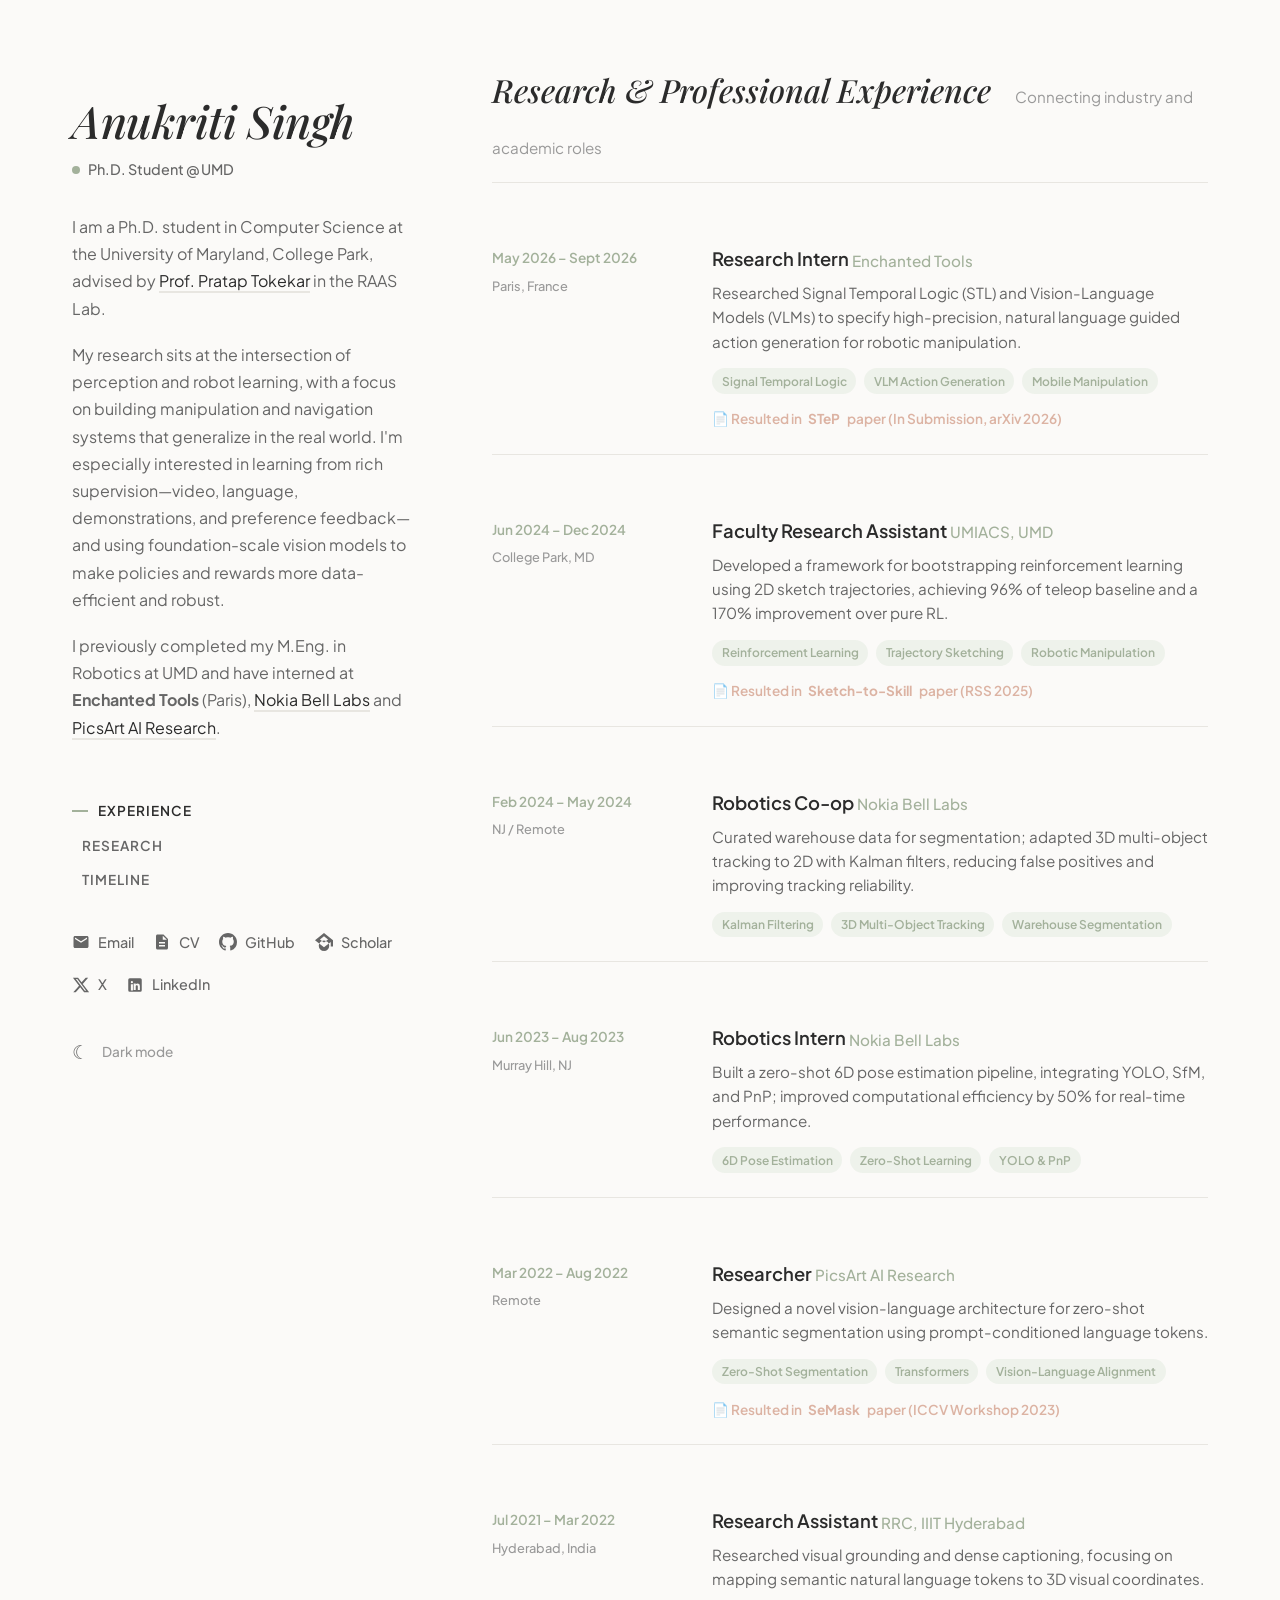
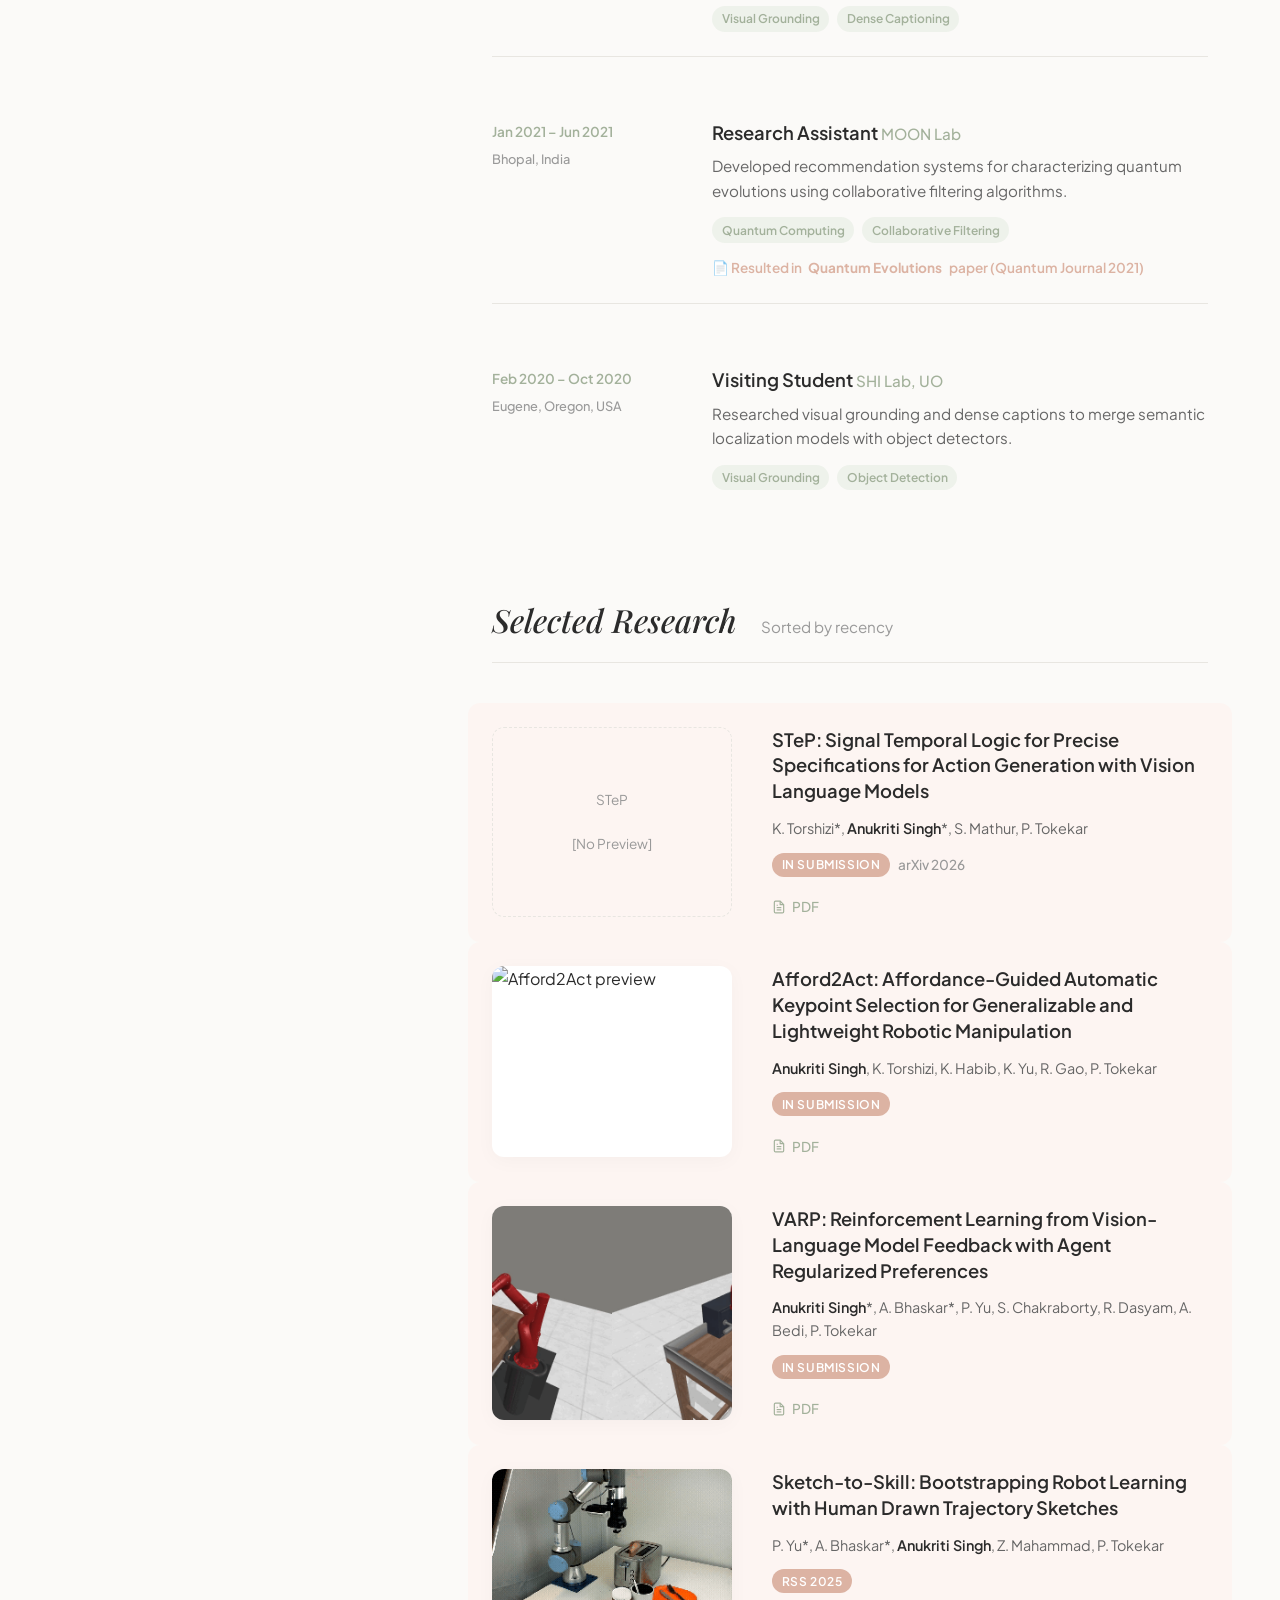
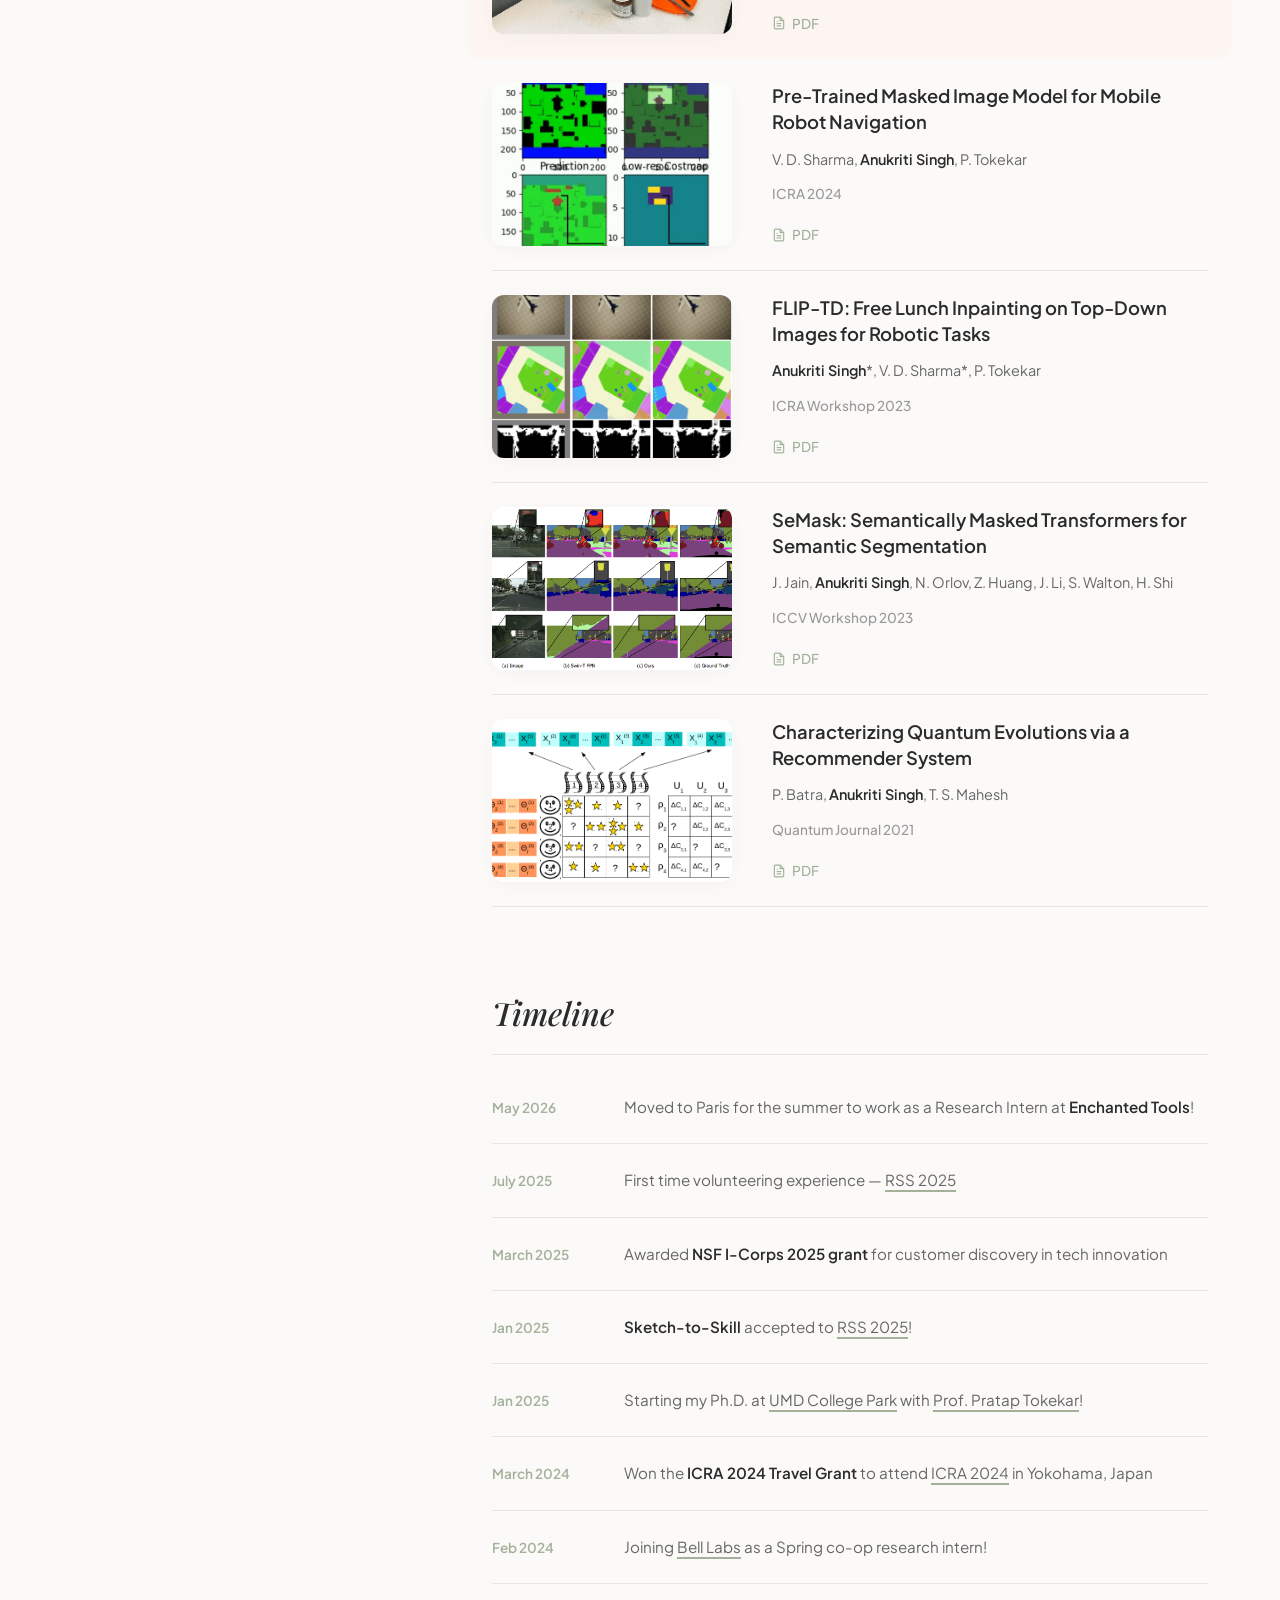
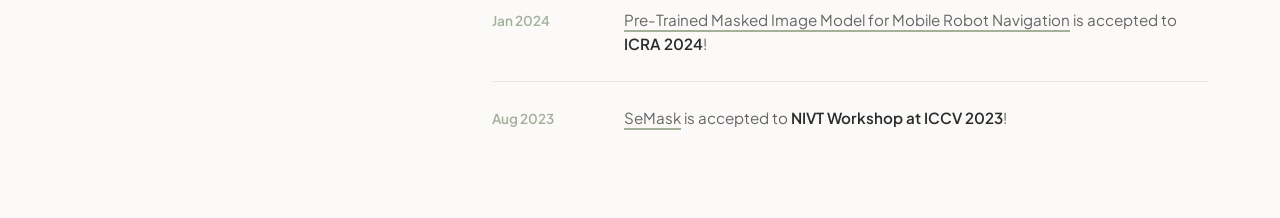
==== index.html @ 4fafa721 "Implement sidebar navigation and smooth scroll Added a sidebar navigation for experience and researc" ====
<!DOCTYPE html>
<html lang="en">
<head>
  <meta charset="UTF-8">
  <meta name="viewport" content="width=device-width, initial-scale=1.0">
  <title>Anukriti Singh</title>
  <meta name="author" content="Anukriti Singh">
  <meta name="description" content="Personal website of Anukriti Singh, Ph.D. Student in Computer Science at UMD RAAS Lab.">
  <link rel="stylesheet" href="stylesheet.css?v=4">
  <link rel="icon" href="data:image/svg+xml,<svg xmlns=%22http://www.w3.org/2000/svg%22 viewBox=%220 0 100 100%22><text y=%22.9em%22 font-size=%2290%22>🤖</text></svg>">
</head>

<body>
  
  <div class="layout-wrapper">
    
    <!-- Left Sidebar: Profile & Info -->
    <aside class="sidebar">
      <div class="profile-img-container">
        <img src="authors/admin/1730648801032.jpg" alt="Anukriti Singh" class="profile-img">
      </div>
      
      <h1 class="profile-name">Anukriti Singh</h1>
      
      <div class="status-badge">
        <span class="status-indicator"></span>
        Ph.D. Student @ UMD
      </div>
      
      <div class="bio">
        <p>I am a Ph.D. student in Computer Science at the University of Maryland, College Park, advised by <a href="https://raaslab.org/" target="_blank" rel="noopener">Prof. Pratap Tokekar</a> in the RAAS Lab.</p>
        <p>My research sits at the intersection of perception and robot learning, with a focus on building manipulation and navigation systems that generalize in the real world. I'm especially interested in learning from rich supervision—video, language, demonstrations, and preference feedback—and using foundation-scale vision models to make policies and rewards more data-efficient and robust.</p>
        <p>I previously completed my M.Eng. in Robotics at UMD and have interned at <strong>Enchanted Tools</strong> (Paris), <a href="https://www.bell-labs.com/" target="_blank" rel="noopener">Nokia Bell Labs</a> and <a href="https://picsart.com/" target="_blank" rel="noopener">PicsArt AI Research</a>.</p>
      </div>
      
      <!-- Editorial Portfolio Sidebar Navigation -->
      <nav class="sidebar-nav">
        <a href="#experience" class="nav-link active">Experience</a>
        <a href="#research" class="nav-link">Research</a>
        <a href="#news" class="nav-link">Timeline</a>
      </nav>

      <!-- Minimal Social Links -->
      <div class="social-links">
        <a href="mailto:anukriti@terpmail.umd.edu" class="social-btn" aria-label="Email" title="Email">
          <svg viewBox="0 0 24 24"><path d="M20 4H4c-1.1 0-1.99.9-1.99 2L2 18c0 1.1.9 2 2 2h16c1.1 0 2-.9 2-2V6c0-1.1-.9-2-2-2zm0 4l-8 5-8-5V6l8 5 8-5v2z"/></svg>
          Email
        </a>
        <a href="https://drive.google.com/file/d/10SaB9mI71bbce1WUvN5jx-Ygf__GOP1S/view?usp=sharing" target="_blank" rel="noopener" class="social-btn" aria-label="CV" title="CV">
          <svg viewBox="0 0 24 24"><path d="M14 2H6c-1.1 0-1.99.9-1.99 2L4 20c0 1.1.89 2 1.99 2H18c1.1 0 2-.9 2-2V8l-6-6zm2 16H8v-2h8v2zm0-4H8v-2h8v2zm-3-5V3.5L18.5 9H13z"/></svg>
          CV
        </a>
        <a href="https://github.com/anukritisinghh/" target="_blank" rel="noopener" class="social-btn" aria-label="GitHub" title="GitHub">
          <svg viewBox="0 0 24 24"><path d="M12 0C5.37 0 0 5.37 0 12c0 5.31 3.435 9.795 8.205 11.385.6.105.825-.255.825-.57 0-.285-.015-1.23-.015-2.235-3.015.555-3.795-.735-4.035-1.41-.135-.345-.72-1.41-1.23-1.695-.42-.225-1.02-.78-.015-.795.945-.015 1.62.87 1.845 1.23 1.08 1.815 2.805 1.305 3.495.99.105-.78.42-1.305.765-1.605-2.67-.3-5.46-1.335-5.46-5.925 0-1.305.465-2.385 1.23-3.225-.12-.3-.54-1.53.12-3.18 0 0 1.005-.315 3.3 1.23.96-.27 1.98-.405 3-.405s2.04.135 3 .405c2.295-1.56 3.3-1.23 3.3-1.23.66 1.65.24 2.88.12 3.18.765.84 1.23 1.905 1.23 3.225 0 4.605-2.805 5.625-5.475 5.925.435.375.81 1.095.81 2.22 0 1.605-.015 2.895-.015 3.3 0 .315.225.69.825.57A12.02 12.02 0 0024 12c0-6.63-5.37-12-12-12z"/></svg>
          GitHub
        </a>
        <a href="https://scholar.google.com/citations?user=G4gza-gAAAAJ&hl=en" target="_blank" rel="noopener" class="social-btn" aria-label="Google Scholar" title="Google Scholar">
          <svg viewBox="0 0 24 24"><path d="M12 24a7 7 0 1 1 0-14 7 7 0 0 1 0 14zm0-24L0 9.5l12 9.5 9-7.125V18h3V9.5L12 0zm0 4.24l5.38 4.26L12 12.76 6.62 8.5 12 4.24z"/></svg>
          Scholar
        </a>
        <a href="https://twitter.com/singhanukriti" target="_blank" rel="noopener" class="social-btn" aria-label="X" title="X">
          <svg viewBox="0 0 24 24"><path d="M18.244 2.25h3.308l-7.227 8.26 8.502 11.24H16.17l-5.214-6.817L4.99 21.75H1.68l7.73-8.835L1.254 2.25H8.08l4.713 6.231zm-1.161 17.52h1.833L7.084 4.126H5.117z"/></svg>
          X
        </a>
        <a href="https://www.linkedin.com/in/singh-anukriti1/" target="_blank" rel="noopener" class="social-btn" aria-label="LinkedIn" title="LinkedIn">
          <svg viewBox="0 0 24 24"><path d="M19 3a2 2 0 0 1 2 2v14a2 2 0 0 1-2 2H5a2 2 0 0 1-2-2V5a2 2 0 0 1 2-2h14m-.5 15.5v-5.3a3.26 3.26 0 0 0-3.26-3.26c-.85 0-1.84.52-2.28 1.3v-1.11h-2.79v8.37h2.79v-4.93c0-.77.62-1.4 1.39-1.4a1.4 1.4 0 0 1 1.4 1.4v4.93h2.75M6.46 10.9v8.37H9.25V10.9H6.46M7.86 6.75a1.45 1.45 0 1 0 0 2.9 1.45 1.45 0 0 0 0-2.9z"/></svg>
          LinkedIn
        </a>
      </div>

      <!-- Minimal Theme Switcher -->
      <div class="theme-switch-wrapper" id="theme-toggle">
        <span id="theme-icon" class="theme-btn">☾</span> 
        <span id="theme-text">Dark mode</span>
      </div>

    </aside>

    <!-- Right Canvas: Main Content -->
    <main class="main-content">
      
      <!-- Experience Section -->
      <section id="experience">
        <h2 class="section-title">
          Research & Professional Experience
          <span class="section-subtitle">Connecting industry and academic roles</span>
        </h2>
        
        <div class="exp-container">
          
          <!-- Enchanted Tools -->
          <div class="exp-card animate-on-scroll">
            <div class="exp-meta-side">
              <span class="exp-duration">May 2026 – Sept 2026</span>
              <span class="exp-location">Paris, France</span>
            </div>
            <div class="exp-info">
              <div class="exp-role-company">
                Research Intern 
                <span class="middot-divider"></span>
                <a href="https://enchantedtools.com/" target="_blank" rel="noopener" class="exp-company-link">Enchanted Tools</a>
              </div>
              <div class="exp-desc">
                Researched Signal Temporal Logic (STL) and Vision-Language Models (VLMs) to specify high-precision, natural language guided action generation for robotic manipulation.
              </div>
              <div class="exp-tags">
                <span class="exp-tag">Signal Temporal Logic</span>
                <span class="exp-tag">VLM Action Generation</span>
                <span class="exp-tag">Mobile Manipulation</span>
              </div>
              <a href="#research" class="exp-result-link">
                📄 Resulted in <strong>STeP</strong> paper (In Submission, arXiv 2026)
              </a>
            </div>
          </div>

          <!-- UMIACS, UMD -->
          <div class="exp-card animate-on-scroll">
            <div class="exp-meta-side">
              <span class="exp-duration">Jun 2024 – Dec 2024</span>
              <span class="exp-location">College Park, MD</span>
            </div>
            <div class="exp-info">
              <div class="exp-role-company">
                Faculty Research Assistant 
                <span class="middot-divider"></span>
                <a href="https://umiacs.umd.edu/" target="_blank" rel="noopener" class="exp-company-link">UMIACS, UMD</a>
              </div>
              <div class="exp-desc">
                Developed a framework for bootstrapping reinforcement learning using 2D sketch trajectories, achieving 96% of teleop baseline and a 170% improvement over pure RL.
              </div>
              <div class="exp-tags">
                <span class="exp-tag">Reinforcement Learning</span>
                <span class="exp-tag">Trajectory Sketching</span>
                <span class="exp-tag">Robotic Manipulation</span>
              </div>
              <a href="#research" class="exp-result-link">
                📄 Resulted in <strong>Sketch-to-Skill</strong> paper (RSS 2025)
              </a>
            </div>
          </div>

          <!-- Nokia Bell Labs Co-op -->
          <div class="exp-card animate-on-scroll">
            <div class="exp-meta-side">
              <span class="exp-duration">Feb 2024 – May 2024</span>
              <span class="exp-location">NJ / Remote</span>
            </div>
            <div class="exp-info">
              <div class="exp-role-company">
                Robotics Co-op 
                <span class="middot-divider"></span>
                <a href="https://www.bell-labs.com/" target="_blank" rel="noopener" class="exp-company-link">Nokia Bell Labs</a>
              </div>
              <div class="exp-desc">
                Curated warehouse data for segmentation; adapted 3D multi-object tracking to 2D with Kalman filters, reducing false positives and improving tracking reliability.
              </div>
              <div class="exp-tags">
                <span class="exp-tag">Kalman Filtering</span>
                <span class="exp-tag">3D Multi-Object Tracking</span>
                <span class="exp-tag">Warehouse Segmentation</span>
              </div>
            </div>
          </div>

          <!-- Nokia Bell Labs Intern -->
          <div class="exp-card animate-on-scroll">
            <div class="exp-meta-side">
              <span class="exp-duration">Jun 2023 – Aug 2023</span>
              <span class="exp-location">Murray Hill, NJ</span>
            </div>
            <div class="exp-info">
              <div class="exp-role-company">
                Robotics Intern 
                <span class="middot-divider"></span>
                <a href="https://www.bell-labs.com/" target="_blank" rel="noopener" class="exp-company-link">Nokia Bell Labs</a>
              </div>
              <div class="exp-desc">
                Built a zero-shot 6D pose estimation pipeline, integrating YOLO, SfM, and PnP; improved computational efficiency by 50% for real-time performance.
              </div>
              <div class="exp-tags">
                <span class="exp-tag">6D Pose Estimation</span>
                <span class="exp-tag">Zero-Shot Learning</span>
                <span class="exp-tag">YOLO & PnP</span>
              </div>
            </div>
          </div>

          <!-- PicsArt AI Research -->
          <div class="exp-card animate-on-scroll">
            <div class="exp-meta-side">
              <span class="exp-duration">Mar 2022 – Aug 2022</span>
              <span class="exp-location">Remote</span>
            </div>
            <div class="exp-info">
              <div class="exp-role-company">
                Researcher 
                <span class="middot-divider"></span>
                <a href="https://picsart.com/" target="_blank" rel="noopener" class="exp-company-link">PicsArt AI Research</a>
              </div>
              <div class="exp-desc">
                Designed a novel vision-language architecture for zero-shot semantic segmentation using prompt-conditioned language tokens.
              </div>
              <div class="exp-tags">
                <span class="exp-tag">Zero-Shot Segmentation</span>
                <span class="exp-tag">Transformers</span>
                <span class="exp-tag">Vision-Language Alignment</span>
              </div>
              <a href="#research" class="exp-result-link">
                📄 Resulted in <strong>SeMask</strong> paper (ICCV Workshop 2023)
              </a>
            </div>
          </div>

          <!-- RRC IIIT Hyderabad -->
          <div class="exp-card animate-on-scroll">
            <div class="exp-meta-side">
              <span class="exp-duration">Jul 2021 – Mar 2022</span>
              <span class="exp-location">Hyderabad, India</span>
            </div>
            <div class="exp-info">
              <div class="exp-role-company">
                Research Assistant 
                <span class="middot-divider"></span>
                <a href="https://robotics.iiit.ac.in/" target="_blank" rel="noopener" class="exp-company-link">RRC, IIIT Hyderabad</a>
              </div>
              <div class="exp-desc">
                Researched visual grounding and dense captioning, focusing on mapping semantic natural language tokens to 3D visual coordinates.
              </div>
              <div class="exp-tags">
                <span class="exp-tag">Visual Grounding</span>
                <span class="exp-tag">Dense Captioning</span>
              </div>
            </div>
          </div>

          <!-- MOON Lab -->
          <div class="exp-card animate-on-scroll">
            <div class="exp-meta-side">
              <span class="exp-duration">Jan 2021 – Jun 2021</span>
              <span class="exp-location">Bhopal, India</span>
            </div>
            <div class="exp-info">
              <div class="exp-role-company">
                Research Assistant 
                <span class="middot-divider"></span>
                <a href="https://sites.google.com/view/m00nlab/home" target="_blank" rel="noopener" class="exp-company-link">MOON Lab</a>
              </div>
              <div class="exp-desc">
                Developed recommendation systems for characterizing quantum evolutions using collaborative filtering algorithms.
              </div>
              <div class="exp-tags">
                <span class="exp-tag">Quantum Computing</span>
                <span class="exp-tag">Collaborative Filtering</span>
              </div>
              <a href="#research" class="exp-result-link">
                📄 Resulted in <strong>Quantum Evolutions</strong> paper (Quantum Journal 2021)
              </a>
            </div>
          </div>

          <!-- SHI Lab -->
          <div class="exp-card animate-on-scroll">
            <div class="exp-meta-side">
              <span class="exp-duration">Feb 2020 – Oct 2020</span>
              <span class="exp-location">Eugene, Oregon, USA</span>
            </div>
            <div class="exp-info">
              <div class="exp-role-company">
                Visiting Student 
                <span class="middot-divider"></span>
                <a href="https://www.humphreyshi.com/" target="_blank" rel="noopener" class="exp-company-link">SHI Lab, UO</a>
              </div>
              <div class="exp-desc">
                Researched visual grounding and dense captions to merge semantic localization models with object detectors.
              </div>
              <div class="exp-tags">
                <span class="exp-tag">Visual Grounding</span>
                <span class="exp-tag">Object Detection</span>
              </div>
            </div>
          </div>

        </div>
      </section>

      <!-- Research Section -->
      <section id="research">
        <h2 class="section-title">
          Selected Research 
          <span class="section-subtitle">Sorted by recency</span>
        </h2>
        
        <!-- STeP -->
        <article class="pub-card highlight animate-on-scroll">
          <a href="https://arxiv.org/pdf/2607.18580" target="_blank" rel="noopener" class="card-link-overlay" aria-label="View STeP Paper"></a>
          <div class="pub-media" style="background: transparent; box-shadow: none; border: 1px dashed var(--border-color);">
            <div style="font-family: var(--font-body); font-size: 0.85rem; color: var(--text-subtle); padding: 1rem; text-align: center;">STeP<br><br>[No Preview]</div>
          </div>
          <div class="pub-content">
            <h3 class="pub-title">
              STeP: Signal Temporal Logic for Precise Specifications for Action Generation with Vision Language Models
            </h3>
            <div class="pub-authors">
              K. Torshizi*, <span class="author-me">Anukriti Singh</span>*, S. Mathur, P. Tokekar
            </div>
            <div class="pub-venue">
              <span class="featured-badge">In Submission</span> arXiv 2026
            </div>
            <div class="pub-links">
              <a href="https://arxiv.org/pdf/2607.18580" target="_blank" rel="noopener" class="btn-chip">
                <svg width="14" height="14" viewBox="0 0 24 24" fill="none" stroke="currentColor" stroke-width="2"><path d="M14 2H6a2 2 0 0 0-2 2v16a2 2 0 0 0 2 2h12a2 2 0 0 0 2-2V8z"></path><polyline points="14 2 14 8 20 8"></polyline><line x1="16" y1="13" x2="8" y2="13"></line><line x1="16" y1="17" x2="8" y2="17"></line><polyline points="10 9 9 9 8 9"></polyline></svg>
                PDF
              </a>
            </div>
          </div>
        </article>

        <!-- Afford2Act -->
        <article class="pub-card highlight animate-on-scroll">
          <a href="https://arxiv.org/pdf/2510.01433" target="_blank" rel="noopener" class="card-link-overlay" aria-label="View Afford2Act Paper"></a>
          <div class="pub-media">
            <img src="files/afford2act_fast.gif" alt="Afford2Act preview" loading="lazy">
          </div>
          <div class="pub-content">
            <h3 class="pub-title">
              Afford2Act: Affordance-Guided Automatic Keypoint Selection for Generalizable and Lightweight Robotic Manipulation
            </h3>
            <div class="pub-authors">
              <span class="author-me">Anukriti Singh</span>, K. Torshizi, K. Habib, K. Yu, R. Gao, P. Tokekar
            </div>
            <div class="pub-venue">
              <span class="featured-badge">In Submission</span>
            </div>
            <div class="pub-links">
              <a href="https://arxiv.org/pdf/2510.01433" target="_blank" rel="noopener" class="btn-chip">
                <svg width="14" height="14" viewBox="0 0 24 24" fill="none" stroke="currentColor" stroke-width="2"><path d="M14 2H6a2 2 0 0 0-2 2v16a2 2 0 0 0 2 2h12a2 2 0 0 0 2-2V8z"></path><polyline points="14 2 14 8 20 8"></polyline><line x1="16" y1="13" x2="8" y2="13"></line><line x1="16" y1="17" x2="8" y2="17"></line><polyline points="10 9 9 9 8 9"></polyline></svg>
                PDF
              </a>
            </div>
          </div>
        </article>

        <!-- VARP -->
        <article class="pub-card highlight animate-on-scroll">
          <a href="https://arxiv.org/pdf/2503.13817" target="_blank" rel="noopener" class="card-link-overlay" aria-label="View VARP Paper"></a>
          <div class="pub-media">
            <img src="files/varp.gif" alt="VARP preview" loading="lazy">
          </div>
          <div class="pub-content">
            <h3 class="pub-title">
              VARP: Reinforcement Learning from Vision-Language Model Feedback with Agent Regularized Preferences
            </h3>
            <div class="pub-authors">
              <span class="author-me">Anukriti Singh</span>*, A. Bhaskar*, P. Yu, S. Chakraborty, R. Dasyam, A. Bedi, P. Tokekar
            </div>
            <div class="pub-venue">
              <span class="featured-badge">In Submission</span>
            </div>
            <div class="pub-links">
              <a href="https://arxiv.org/pdf/2503.13817" target="_blank" rel="noopener" class="btn-chip">
                <svg width="14" height="14" viewBox="0 0 24 24" fill="none" stroke="currentColor" stroke-width="2"><path d="M14 2H6a2 2 0 0 0-2 2v16a2 2 0 0 0 2 2h12a2 2 0 0 0 2-2V8z"></path><polyline points="14 2 14 8 20 8"></polyline><line x1="16" y1="13" x2="8" y2="13"></line><line x1="16" y1="17" x2="8" y2="17"></line><polyline points="10 9 9 9 8 9"></polyline></svg>
                PDF
              </a>
            </div>
          </div>
        </article>

        <!-- Sketch-to-Skill -->
        <article class="pub-card highlight animate-on-scroll">
          <!-- Entire card clickable -->
          <a href="https://arxiv.org/abs/2503.11918" target="_blank" rel="noopener" class="card-link-overlay" aria-label="View Sketch-to-Skill Paper"></a>
          
          <div class="pub-media">
            <img src="files/sketch2skill.gif" alt="Sketch-to-Skill preview" loading="lazy">
          </div>
          <div class="pub-content">
            <h3 class="pub-title">
              Sketch-to-Skill: Bootstrapping Robot Learning with Human Drawn Trajectory Sketches
            </h3>
            <div class="pub-authors">
              P. Yu*, A. Bhaskar*, <span class="author-me">Anukriti Singh</span>, Z. Mahammad, P. Tokekar
            </div>
            <div class="pub-venue">
              <span class="featured-badge">RSS 2025</span>
            </div>
            <div class="pub-links">
              <a href="https://arxiv.org/abs/2503.11918" target="_blank" rel="noopener" class="btn-chip">
                <svg width="14" height="14" viewBox="0 0 24 24" fill="none" stroke="currentColor" stroke-width="2"><path d="M14 2H6a2 2 0 0 0-2 2v16a2 2 0 0 0 2 2h12a2 2 0 0 0 2-2V8z"></path><polyline points="14 2 14 8 20 8"></polyline><line x1="16" y1="13" x2="8" y2="13"></line><line x1="16" y1="17" x2="8" y2="17"></line><polyline points="10 9 9 9 8 9"></polyline></svg>
                PDF
              </a>
            </div>
          </div>
        </article>

        <!-- Navigation -->
        <article class="pub-card animate-on-scroll">
          <a href="https://arxiv.org/pdf/2310.07021" target="_blank" rel="noopener" class="card-link-overlay" aria-label="View Navigation Paper"></a>
          
          <div class="pub-media">
            <img src="files/navigation.gif" alt="Navigation preview" loading="lazy">
          </div>
          <div class="pub-content">
            <h3 class="pub-title">
              Pre-Trained Masked Image Model for Mobile Robot Navigation
            </h3>
            <div class="pub-authors">
              V. D. Sharma, <span class="author-me">Anukriti Singh</span>, P. Tokekar
            </div>
            <div class="pub-venue">ICRA 2024</div>
            <div class="pub-links">
              <span class="btn-chip">
                <svg width="14" height="14" viewBox="0 0 24 24" fill="none" stroke="currentColor" stroke-width="2"><path d="M14 2H6a2 2 0 0 0-2 2v16a2 2 0 0 0 2 2h12a2 2 0 0 0 2-2V8z"></path><polyline points="14 2 14 8 20 8"></polyline><line x1="16" y1="13" x2="8" y2="13"></line><line x1="16" y1="17" x2="8" y2="17"></line><polyline points="10 9 9 9 8 9"></polyline></svg>
                PDF
              </span>
            </div>
          </div>
        </article>

        <!-- FLIP-TD -->
        <article class="pub-card animate-on-scroll">
          <a href="https://openreview.net/forum?id=7c0WHyETaHC" target="_blank" rel="noopener" class="card-link-overlay" aria-label="View FLIP-TD Paper"></a>
          
          <div class="pub-media">
            <img src="files/fig_1_1.png" alt="FLIP-TD diagram" loading="lazy">
          </div>
          <div class="pub-content">
            <h3 class="pub-title">
              FLIP-TD: Free Lunch Inpainting on Top-Down Images for Robotic Tasks
            </h3>
            <div class="pub-authors">
              <span class="author-me">Anukriti Singh</span>*, V. D. Sharma*, P. Tokekar
            </div>
            <div class="pub-venue">ICRA Workshop 2023</div>
            <div class="pub-links">
              <span class="btn-chip">
                <svg width="14" height="14" viewBox="0 0 24 24" fill="none" stroke="currentColor" stroke-width="2"><path d="M14 2H6a2 2 0 0 0-2 2v16a2 2 0 0 0 2 2h12a2 2 0 0 0 2-2V8z"></path><polyline points="14 2 14 8 20 8"></polyline><line x1="16" y1="13" x2="8" y2="13"></line><line x1="16" y1="17" x2="8" y2="17"></line><polyline points="10 9 9 9 8 9"></polyline></svg>
                PDF
              </span>
            </div>
          </div>
        </article>

        <!-- SeMask -->
        <article class="pub-card animate-on-scroll">
          <a href="https://arxiv.org/abs/2112.12782" target="_blank" rel="noopener" class="card-link-overlay" aria-label="View SeMask Paper"></a>
          
          <div class="pub-media">
            <img src="files/semask.png" alt="SeMask diagram" loading="lazy">
          </div>
          <div class="pub-content">
            <h3 class="pub-title">
              SeMask: Semantically Masked Transformers for Semantic Segmentation
            </h3>
            <div class="pub-authors">
              J. Jain, <span class="author-me">Anukriti Singh</span>, N. Orlov, Z. Huang, J. Li, S. Walton, H. Shi
            </div>
            <div class="pub-venue">ICCV Workshop 2023</div>
            <div class="pub-links">
              <span class="btn-chip">
                <svg width="14" height="14" viewBox="0 0 24 24" fill="none" stroke="currentColor" stroke-width="2"><path d="M14 2H6a2 2 0 0 0-2 2v16a2 2 0 0 0 2 2h12a2 2 0 0 0 2-2V8z"></path><polyline points="14 2 14 8 20 8"></polyline><line x1="16" y1="13" x2="8" y2="13"></line><line x1="16" y1="17" x2="8" y2="17"></line><polyline points="10 9 9 9 8 9"></polyline></svg>
                PDF
              </span>
            </div>
          </div>
        </article>

        <!-- Quantum -->
        <article class="pub-card animate-on-scroll">
          <a href="https://quantum-journal.org/papers/q-2021-12-06-598/pdf/" target="_blank" rel="noopener" class="card-link-overlay" aria-label="View Quantum Paper"></a>
          
          <div class="pub-media">
            <img src="files/fnas-ps.png" alt="Quantum diagram" loading="lazy">
          </div>
          <div class="pub-content">
            <h3 class="pub-title">
              Characterizing Quantum Evolutions via a Recommender System
            </h3>
            <div class="pub-authors">
              P. Batra, <span class="author-me">Anukriti Singh</span>, T. S. Mahesh
            </div>
            <div class="pub-venue">Quantum Journal 2021</div>
            <div class="pub-links">
              <span class="btn-chip">
                <svg width="14" height="14" viewBox="0 0 24 24" fill="none" stroke="currentColor" stroke-width="2"><path d="M14 2H6a2 2 0 0 0-2 2v16a2 2 0 0 0 2 2h12a2 2 0 0 0 2-2V8z"></path><polyline points="14 2 14 8 20 8"></polyline><line x1="16" y1="13" x2="8" y2="13"></line><line x1="16" y1="17" x2="8" y2="17"></line><polyline points="10 9 9 9 8 9"></polyline></svg>
                PDF
              </span>
            </div>
          </div>
        </article>

      </section>

      <!-- News Section -->
      <section id="news">
        <h2 class="section-title">Timeline</h2>
        
        <div class="news-container">

          <div class="news-item animate-on-scroll">
            <span class="news-date">May 2026</span>
            <div class="news-content">
              Moved to Paris for the summer to work as a Research Intern at <strong>Enchanted Tools</strong>!
            </div>
          </div>
          
          <div class="news-item animate-on-scroll">
            <span class="news-date">July 2025</span>
            <div class="news-content">
              First time volunteering experience — <a href="https://roboticsconference.org/" target="_blank" rel="noopener">RSS 2025</a>
            </div>
          </div>

          <div class="news-item animate-on-scroll">
            <span class="news-date">March 2025</span>
            <div class="news-content">
              Awarded <strong>NSF I-Corps 2025 grant</strong> for customer discovery in tech innovation
            </div>
          </div>

          <div class="news-item animate-on-scroll">
            <span class="news-date">Jan 2025</span>
            <div class="news-content">
              <strong>Sketch-to-Skill</strong> accepted to <a href="https://roboticsconference.org/" target="_blank" rel="noopener">RSS 2025</a>!
            </div>
          </div>

          <div class="news-item animate-on-scroll">
            <span class="news-date">Jan 2025</span>
            <div class="news-content">
              Starting my Ph.D. at <a href="https://umd.edu/" target="_blank" rel="noopener">UMD College Park</a> with <a href="https://raaslab.org/" target="_blank" rel="noopener">Prof. Pratap Tokekar</a>!
            </div>
          </div>

          <div class="news-item animate-on-scroll">
            <span class="news-date">March 2024</span>
            <div class="news-content">
              Won the <strong>ICRA 2024 Travel Grant</strong> to attend <a href="https://2024.ieee-icra.org/" target="_blank" rel="noopener">ICRA 2024</a> in Yokohama, Japan
            </div>
          </div>

          <div class="news-item animate-on-scroll">
            <span class="news-date">Feb 2024</span>
            <div class="news-content">
              Joining <a href="https://www.bell-labs.com/" target="_blank" rel="noopener">Bell Labs</a> as a Spring co-op research intern!
            </div>
          </div>

          <div class="news-item animate-on-scroll">
            <span class="news-date">Jan 2024</span>
            <div class="news-content">
              <a href="https://arxiv.org/abs/2310.07021" target="_blank" rel="noopener">Pre-Trained Masked Image Model for Mobile Robot Navigation</a> is accepted to <strong>ICRA 2024</strong>!
            </div>
          </div>

          <div class="news-item animate-on-scroll">
            <span class="news-date">Aug 2023</span>
            <div class="news-content">
              <a href="https://github.com/Picsart-AI-Research/SeMask-Segmentation" target="_blank" rel="noopener">SeMask</a> is accepted to <strong>NIVT Workshop at ICCV 2023</strong>!
            </div>
          </div>

        </div>
      </section>

    </main>
  </div>

  <!-- Interactive Scripts -->
  <script>
    // 1. Theme Toggle Logic
    const toggleBtn = document.getElementById('theme-toggle');
    const themeIcon = document.getElementById('theme-icon');
    const themeText = document.getElementById('theme-text');
    const prefersDark = window.matchMedia && window.matchMedia('(prefers-color-scheme: dark)').matches;
    const savedTheme = localStorage.getItem('theme');
    let currentTheme = savedTheme || (prefersDark ? 'dark' : 'light');

    const applyTheme = (theme) => {
      document.documentElement.setAttribute('data-theme', theme);
      localStorage.setItem('theme', theme);
      if(theme === 'dark') {
        themeIcon.textContent = '☀';
        themeText.textContent = 'Light mode';
      } else {
        themeIcon.textContent = '☾';
        themeText.textContent = 'Dark mode';
      }
    };

    applyTheme(currentTheme);

    toggleBtn.addEventListener('click', () => {
      currentTheme = currentTheme === 'dark' ? 'light' : 'dark';
      applyTheme(currentTheme);
    });

    // 2. Intersection Observer for Fade-in Animations
    const observerOptions = {
      root: null,
      rootMargin: '0px',
      threshold: 0.15
    };

    const observer = new IntersectionObserver((entries, observer) => {
      entries.forEach(entry => {
        if (entry.isIntersecting) {
          entry.target.classList.add('visible');
          observer.unobserve(entry.target); // Animate only once
        }
      });
    }, observerOptions);

    document.querySelectorAll('.animate-on-scroll').forEach(element => {
      observer.observe(element);
    });

    // 3. Scroll Spy & Smooth Scroll Logic for Sidebar Navigation
    const navLinks = document.querySelectorAll('.nav-link');
    const sections = document.querySelectorAll('section[id]');

    // Smooth Scroll
    navLinks.forEach(link => {
      link.addEventListener('click', (e) => {
        e.preventDefault();
        const targetId = link.getAttribute('href');
        const targetSection = document.querySelector(targetId);
        if (targetSection) {
          targetSection.scrollIntoView({ behavior: 'smooth' });
        }
      });
    });

    // Scroll Spy Observer
    const spyOptions = {
      root: null,
      rootMargin: '-20% 0px -60% 0px', // Trigger when section is in middle viewport
      threshold: 0
    };

    const spyObserver = new IntersectionObserver((entries) => {
      entries.forEach(entry => {
        if (entry.isIntersecting) {
          const id = entry.target.getAttribute('id');
          navLinks.forEach(link => {
            if (link.getAttribute('href') === `#${id}`) {
              link.classList.add('active');
            } else {
              link.classList.remove('active');
            }
          });
        }
      });
    }, spyOptions);

    sections.forEach(section => {
      spyObserver.observe(section);
    });
  </script>
</body>
</html>
---- stylesheet.css ----
/* ==========================================================================
   Pastel Minimalist Design System - Anukriti Singh
   ========================================================================== */

@import url('https://fonts.googleapis.com/css2?family=Plus+Jakarta+Sans:ital,wght@0,300;0,400;0,500;0,600;0,700;1,400&family=Playfair+Display:ital,wght@0,500;0,600;1,500&display=swap');

:root {
  /* Pastel Minimalist Light Theme */
  --bg-color: #fbfaf8; /* Soft warm off-white (Alabaster/Sand) */
  --bg-card: #ffffff;
  --bg-hover: #f5f2ed;
  
  --text-main: #2b2b2b;
  --text-muted: #666666;
  --text-subtle: #999999;
  
  /* Soft Pastel Accents */
  --accent-color: #a3b19b; /* Soft Sage Green */
  --accent-hover: #8f9e87;
  --accent-bg: #eef2eb; /* Very light sage */
  
  --highlight-color: #dcb3a3; /* Soft Peach / Terracotta */
  --highlight-bg: #fdf5f2; /* Very light peach */

  --border-color: #e8e6e1;
  
  --radius-sm: 4px;
  --radius-md: 12px;
  --radius-lg: 20px;
  --radius-full: 9999px;
  
  --font-heading: 'Plus Jakarta Sans', sans-serif;
  --font-body: 'Plus Jakarta Sans', sans-serif;
  --font-serif: 'Playfair Display', serif;
  
  --shadow-subtle: 0 4px 20px rgba(0, 0, 0, 0.03);
}

[data-theme="dark"] {
  /* Soft Dark Theme (Not harsh blue/black, but warm charcoal) */
  --bg-color: #1a1a1a;
  --bg-card: #222222;
  --bg-hover: #2a2a2a;
  
  --text-main: #e6e6e6;
  --text-muted: #a0a0a0;
  --text-subtle: #666666;
  
  --accent-color: #8c9e82;
  --accent-bg: rgba(140, 158, 130, 0.15);
  
  --highlight-color: #c79987;
  --highlight-bg: rgba(199, 153, 135, 0.1);
  
  --border-color: #333333;
  --shadow-subtle: 0 4px 20px rgba(0, 0, 0, 0.2);
}

* {
  margin: 0;
  padding: 0;
  box-sizing: border-box;
}

body {
  font-family: var(--font-body);
  background-color: var(--bg-color);
  color: var(--text-main);
  line-height: 1.6;
  -webkit-font-smoothing: antialiased;
  transition: background-color 0.4s ease, color 0.4s ease;
  min-height: 100vh;
}

/* Base Link Style */
a {
  color: inherit;
  text-decoration: underline;
  text-decoration-color: var(--accent-color);
  text-underline-offset: 4px;
  text-decoration-thickness: 1.5px;
  transition: all 0.2s ease;
}

a:hover {
  color: var(--accent-color);
  text-decoration-color: var(--accent-hover);
}

/* ==========================================================================
   Layout: Clean Split Grid
   ========================================================================== */
.layout-wrapper {
  display: grid;
  grid-template-columns: 340px 1fr;
  gap: 5rem;
  max-width: 1200px;
  margin: 0 auto;
  padding: 4rem 2rem;
  min-height: 100vh;
}

/* ==========================================================================
   Sidebar (Left Column)
   ========================================================================== */
.sidebar {
  position: sticky;
  top: 4rem;
  height: max-content;
  max-height: calc(100vh - 8rem);
  display: flex;
  flex-direction: column;
}

.profile-img-container {
  width: 160px;
  height: 160px;
  margin-bottom: 2rem;
  border-radius: var(--radius-lg);
  overflow: hidden;
}

.profile-img {
  width: 100%;
  height: 100%;
  object-fit: cover;
  transition: transform 0.5s ease;
}

.profile-img-container:hover .profile-img {
  transform: scale(1.03);
}

.profile-name {
  font-family: var(--font-serif);
  font-size: 2.8rem;
  font-weight: 500;
  font-style: italic;
  letter-spacing: -0.01em;
  line-height: 1.1;
  margin-bottom: 0.8rem;
  color: var(--text-main);
}

.status-badge {
  display: inline-flex;
  align-items: center;
  gap: 0.5rem;
  font-size: 0.9rem;
  font-weight: 500;
  color: var(--text-muted);
  margin-bottom: 2rem;
}

.status-indicator {
  width: 8px;
  height: 8px;
  background-color: var(--accent-color);
  border-radius: 50%;
}

.bio {
  font-size: 1rem;
  color: var(--text-muted);
  line-height: 1.7;
  margin-bottom: 2.5rem;
}

.bio p {
  margin-bottom: 1.2rem;
}

.bio a {
  color: var(--text-main);
  text-decoration-color: var(--border-color);
}

.bio a:hover {
  color: var(--highlight-color);
  text-decoration-color: var(--highlight-color);
}

/* Elegant Sidebar Nav */
.sidebar-nav {
  display: flex;
  flex-direction: column;
  gap: 0.8rem;
  margin-bottom: 2.5rem;
}

.nav-link {
  font-family: var(--font-heading);
  font-size: 0.85rem;
  font-weight: 600;
  text-transform: uppercase;
  letter-spacing: 0.08em;
  color: var(--text-muted);
  text-decoration: none;
  display: flex;
  align-items: center;
  gap: 0.6rem;
  transition: all 0.2s ease;
}

.nav-link::before {
  content: '';
  width: 0;
  height: 2px;
  background-color: var(--accent-color);
  transition: width 0.2s ease;
}

.nav-link:hover, .nav-link.active {
  color: var(--text-main);
}

.nav-link:hover::before, .nav-link.active::before {
  width: 16px;
}

/* Minimal Social Links */
.social-links {
  display: flex;
  flex-wrap: wrap;
  gap: 1.2rem;
  margin-bottom: 2.5rem;
}

.social-btn {
  display: flex;
  align-items: center;
  gap: 0.5rem;
  color: var(--text-muted);
  text-decoration: none;
  font-size: 0.9rem;
  font-weight: 500;
  transition: color 0.2s ease;
}

.social-btn:hover {
  color: var(--highlight-color);
}

.social-btn svg {
  width: 18px;
  height: 18px;
  fill: currentColor;
}

/* Theme Toggle */
.theme-switch-wrapper {
  display: flex;
  align-items: center;
  gap: 0.8rem;
  font-size: 0.85rem;
  font-weight: 500;
  color: var(--text-subtle);
  margin-top: auto;
  cursor: pointer;
}

.theme-btn {
  background: transparent;
  border: none;
  color: var(--text-muted);
  font-size: 1.2rem;
  cursor: pointer;
  transition: transform 0.3s ease;
}
.theme-switch-wrapper:hover .theme-btn {
  transform: rotate(15deg);
  color: var(--highlight-color);
}

/* ==========================================================================
   Main Content Area (Right Column)
   ========================================================================== */
.main-content {
  display: flex;
  flex-direction: column;
  gap: 5rem;
}

.section-title {
  font-family: var(--font-serif);
  font-size: 2rem;
  font-weight: 500;
  font-style: italic;
  margin-bottom: 2.5rem;
  color: var(--text-main);
  border-bottom: 1px solid var(--border-color);
  padding-bottom: 1rem;
}

.section-subtitle {
  font-family: var(--font-body);
  font-size: 0.95rem;
  font-weight: 400;
  font-style: normal;
  color: var(--text-subtle);
  margin-left: 1rem;
}

/* Minimalist Cards */
.pub-card {
  position: relative;
  display: flex;
  gap: 2.5rem;
  padding: 1.5rem 0;
  border-bottom: 1px solid var(--border-color);
  transition: background-color 0.3s ease, transform 0.3s ease;
}

.pub-card:hover {
  background-color: var(--bg-hover);
  border-radius: var(--radius-md);
  padding: 1.5rem;
  margin: 0 -1.5rem;
  border-bottom-color: transparent;
}

.pub-card.highlight {
  background-color: var(--highlight-bg);
  border-radius: var(--radius-md);
  padding: 1.5rem;
  margin: 0 -1.5rem;
  border-bottom-color: transparent;
}

/* Make entire card clickable subtly */
.card-link-overlay {
  position: absolute;
  top: 0; left: 0; right: 0; bottom: 0;
  z-index: 1;
}

.pub-media {
  flex: 0 0 240px;
  border-radius: var(--radius-md);
  overflow: hidden;
  position: relative;
  display: flex;
  align-items: center;
  justify-content: center;
  background: var(--bg-card);
  box-shadow: var(--shadow-subtle);
}

.pub-media img {
  width: 100%;
  height: 100%;
  object-fit: cover; /* Back to cover for cleaner thumbnail shapes */
  aspect-ratio: 16/10;
}

.pub-content {
  flex: 1;
  display: flex;
  flex-direction: column;
  justify-content: center;
  position: relative;
  z-index: 2; /* Sits above the card link overlay so internal links work */
}

.pub-title {
  font-family: var(--font-heading);
  font-size: 1.15rem;
  font-weight: 600;
  line-height: 1.4;
  margin-bottom: 0.8rem;
  color: var(--text-main);
}

/* Subtly indicate it's clickable */
.pub-card:hover .pub-title {
  color: var(--highlight-color);
}

.pub-authors {
  font-size: 0.9rem;
  color: var(--text-muted);
  line-height: 1.6;
  margin-bottom: 0.8rem;
}

.author-me {
  font-weight: 600;
  color: var(--text-main);
}

.pub-venue {
  font-size: 0.85rem;
  font-weight: 500;
  color: var(--text-subtle);
  display: flex;
  align-items: center;
  gap: 0.5rem;
  margin-bottom: 1.2rem;
}

.featured-badge {
  background: var(--highlight-color);
  color: #fff;
  padding: 0.15rem 0.6rem;
  border-radius: var(--radius-full);
  font-size: 0.75rem;
  text-transform: uppercase;
  letter-spacing: 0.05em;
  font-weight: 600;
}

.pub-links {
  display: flex;
  flex-wrap: wrap;
  gap: 0.8rem;
  pointer-events: auto; /* Ensure buttons click correctly over the overlay */
}

.btn-chip {
  font-size: 0.85rem;
  font-weight: 500;
  color: var(--accent-color);
  text-decoration: none;
  display: inline-flex;
  align-items: center;
  gap: 0.4rem;
  transition: color 0.2s ease;
}

.btn-chip:hover {
  color: var(--accent-hover);
  text-decoration: underline;
  text-decoration-color: var(--accent-hover);
}

/* ==========================================================================
   News Minimal Timeline
   ========================================================================== */
.news-container {
  display: flex;
  flex-direction: column;
  gap: 1.5rem;
}

.news-item {
  display: grid;
  grid-template-columns: 100px 1fr;
  gap: 2rem;
  align-items: baseline;
  border-bottom: 1px solid var(--border-color);
  padding-bottom: 1.5rem;
}

.news-item:last-child {
  border-bottom: none;
}

.news-date {
  font-size: 0.85rem;
  font-weight: 600;
  color: var(--accent-color);
}

.news-content {
  font-size: 0.95rem;
  color: var(--text-muted);
  line-height: 1.6;
}

.news-content strong {
  color: var(--text-main);
  font-weight: 600;
}

/* ==========================================================================
   Animations
   ========================================================================== */
.animate-on-scroll {
  opacity: 0;
  transform: translateY(15px);
  transition: opacity 0.8s ease, transform 0.8s cubic-bezier(0.165, 0.84, 0.44, 1);
}

.animate-on-scroll.visible {
  opacity: 1;
  transform: translateY(0);
}

/* ==========================================================================
   Experience Section Styles
   ========================================================================== */
.exp-container {
  display: flex;
  flex-direction: column;
  gap: 2.5rem;
}

.exp-card {
  display: grid;
  grid-template-columns: 180px 1fr;
  gap: 2.5rem;
  padding: 1.5rem 0;
  border-bottom: 1px solid var(--border-color);
  transition: all 0.3s ease;
  position: relative;
}

.exp-card:last-child {
  border-bottom: none;
}

.exp-card:hover {
  background-color: var(--bg-hover);
  border-radius: var(--radius-md);
  padding: 1.5rem;
  margin: 0 -1.5rem;
  border-bottom-color: transparent;
}

.exp-meta-side {
  display: flex;
  flex-direction: column;
  gap: 0.4rem;
}

.exp-duration {
  font-size: 0.85rem;
  font-weight: 600;
  color: var(--accent-color);
}

.exp-location {
  font-size: 0.8rem;
  color: var(--text-subtle);
  font-weight: 500;
}

.exp-info {
  display: flex;
  flex-direction: column;
  gap: 0.6rem;
}

.exp-role-company {
  font-size: 1.15rem;
  font-weight: 600;
  color: var(--text-main);
  line-height: 1.3;
}

.exp-company-link {
  font-weight: 500;
  font-size: 0.95rem;
  color: var(--accent-color);
  text-decoration: none;
  display: inline-block;
  margin-top: 0.2rem;
}

.exp-company-link:hover {
  color: var(--accent-hover);
  text-decoration: underline;
}

.exp-desc {
  font-size: 0.95rem;
  color: var(--text-muted);
  line-height: 1.6;
}

.exp-tags {
  display: flex;
  flex-wrap: wrap;
  gap: 0.5rem;
  margin-top: 0.3rem;
}

.exp-tag {
  font-size: 0.75rem;
  background-color: var(--accent-bg);
  color: var(--accent-color);
  padding: 0.2rem 0.6rem;
  border-radius: var(--radius-full);
  font-weight: 600;
}

.exp-result-link {
  display: inline-flex;
  align-items: center;
  gap: 0.4rem;
  font-size: 0.85rem;
  font-weight: 600;
  color: var(--highlight-color);
  text-decoration: none;
  margin-top: 0.3rem;
}

.exp-result-link:hover {
  color: var(--text-main);
  text-decoration: underline;
}

/* ==========================================================================
   Responsive Design
   ========================================================================== */
@media (max-width: 1024px) {
  .layout-wrapper {
    grid-template-columns: 1fr;
    gap: 3rem;
    padding: 3rem 1.5rem;
  }
  
  .sidebar {
    position: relative;
    top: 0;
    max-height: none;
    padding-bottom: 2rem;
    border-bottom: 1px solid var(--border-color);
  }

  .profile-img-container {
    width: 120px;
    height: 120px;
  }

  .pub-card {
    flex-direction: column;
    gap: 1.5rem;
    padding: 1.5rem 0;
  }
  
  .pub-card:hover, .pub-card.highlight {
    padding: 1.5rem;
    margin: 0; /* Reset negative margins on mobile */
  }

  .pub-media {
    flex: auto;
    width: 100%;
    max-width: 100%;
  }
  
  .exp-card {
    grid-template-columns: 1fr;
    gap: 1rem;
    padding: 1.5rem 0;
  }
  
  .exp-card:hover {
    padding: 1.5rem;
    margin: 0;
  }

  .news-item {
    grid-template-columns: 1fr;
    gap: 0.5rem;
  }
}
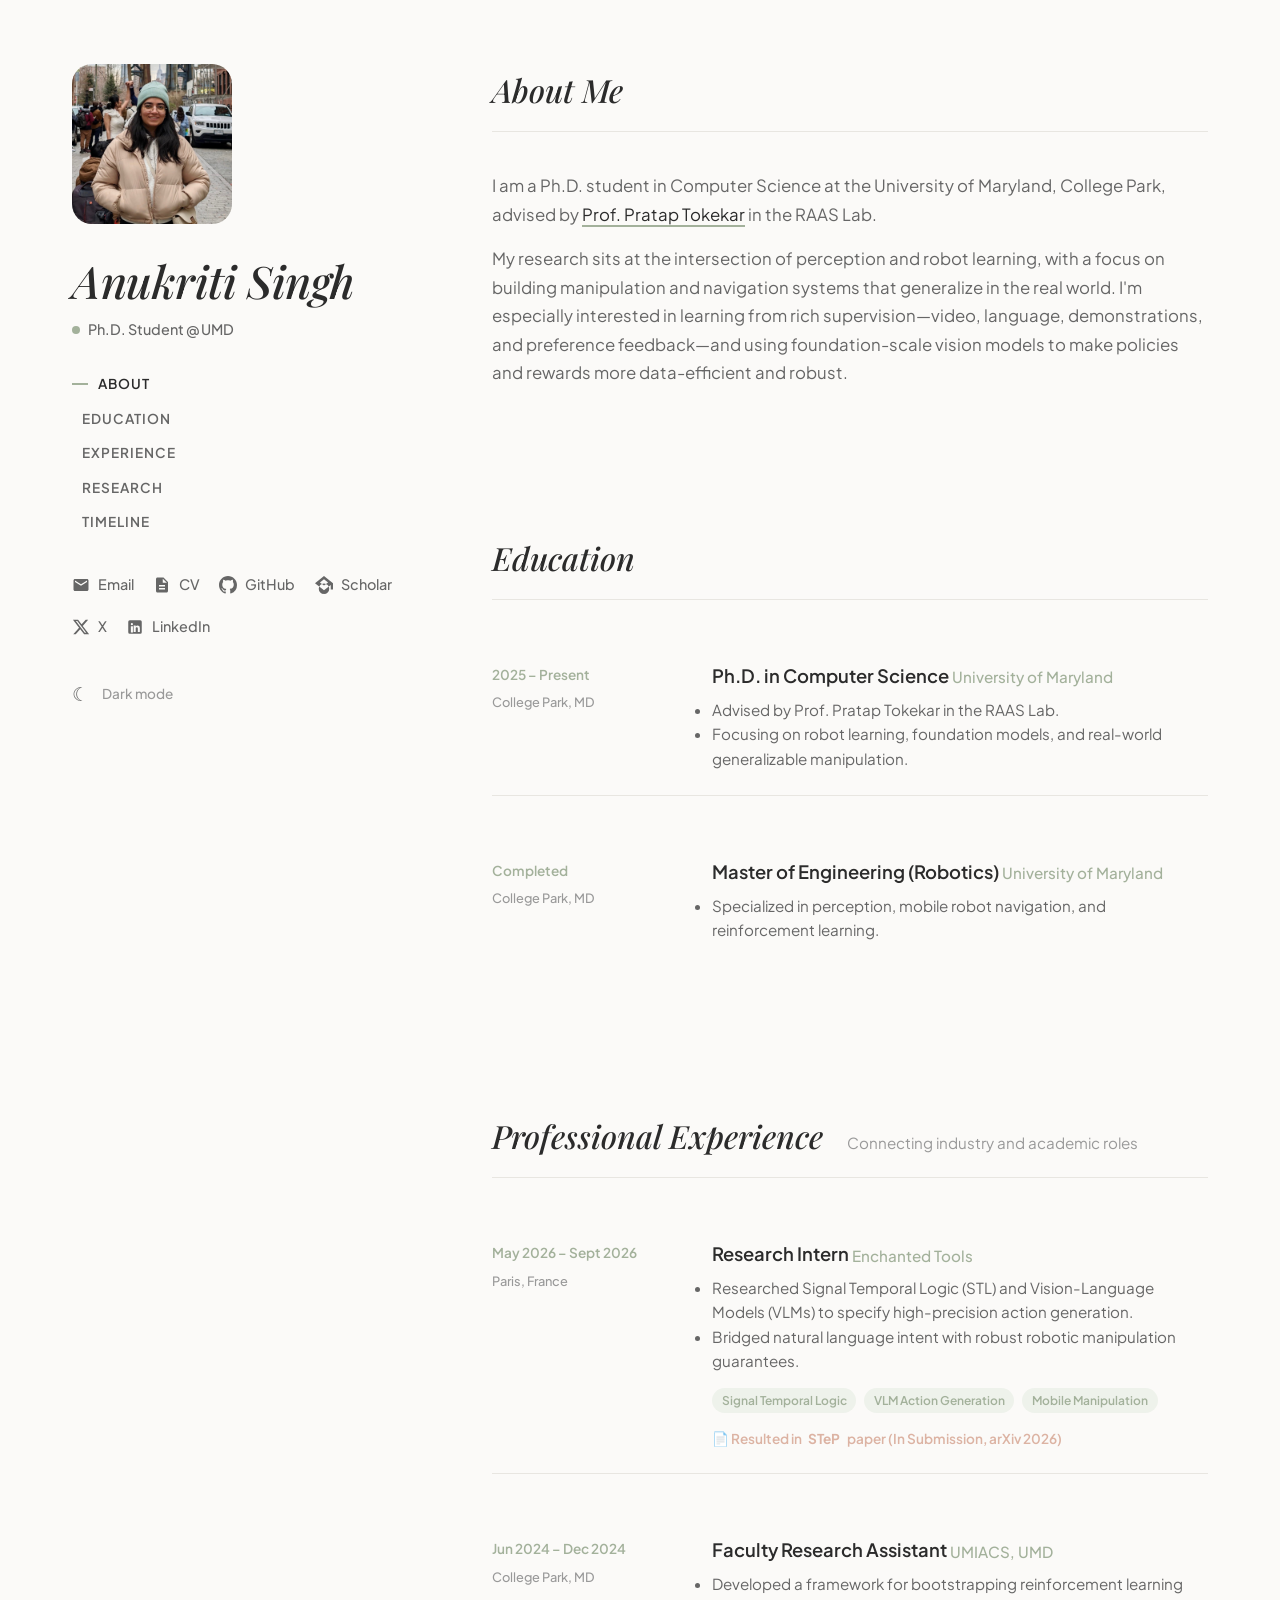
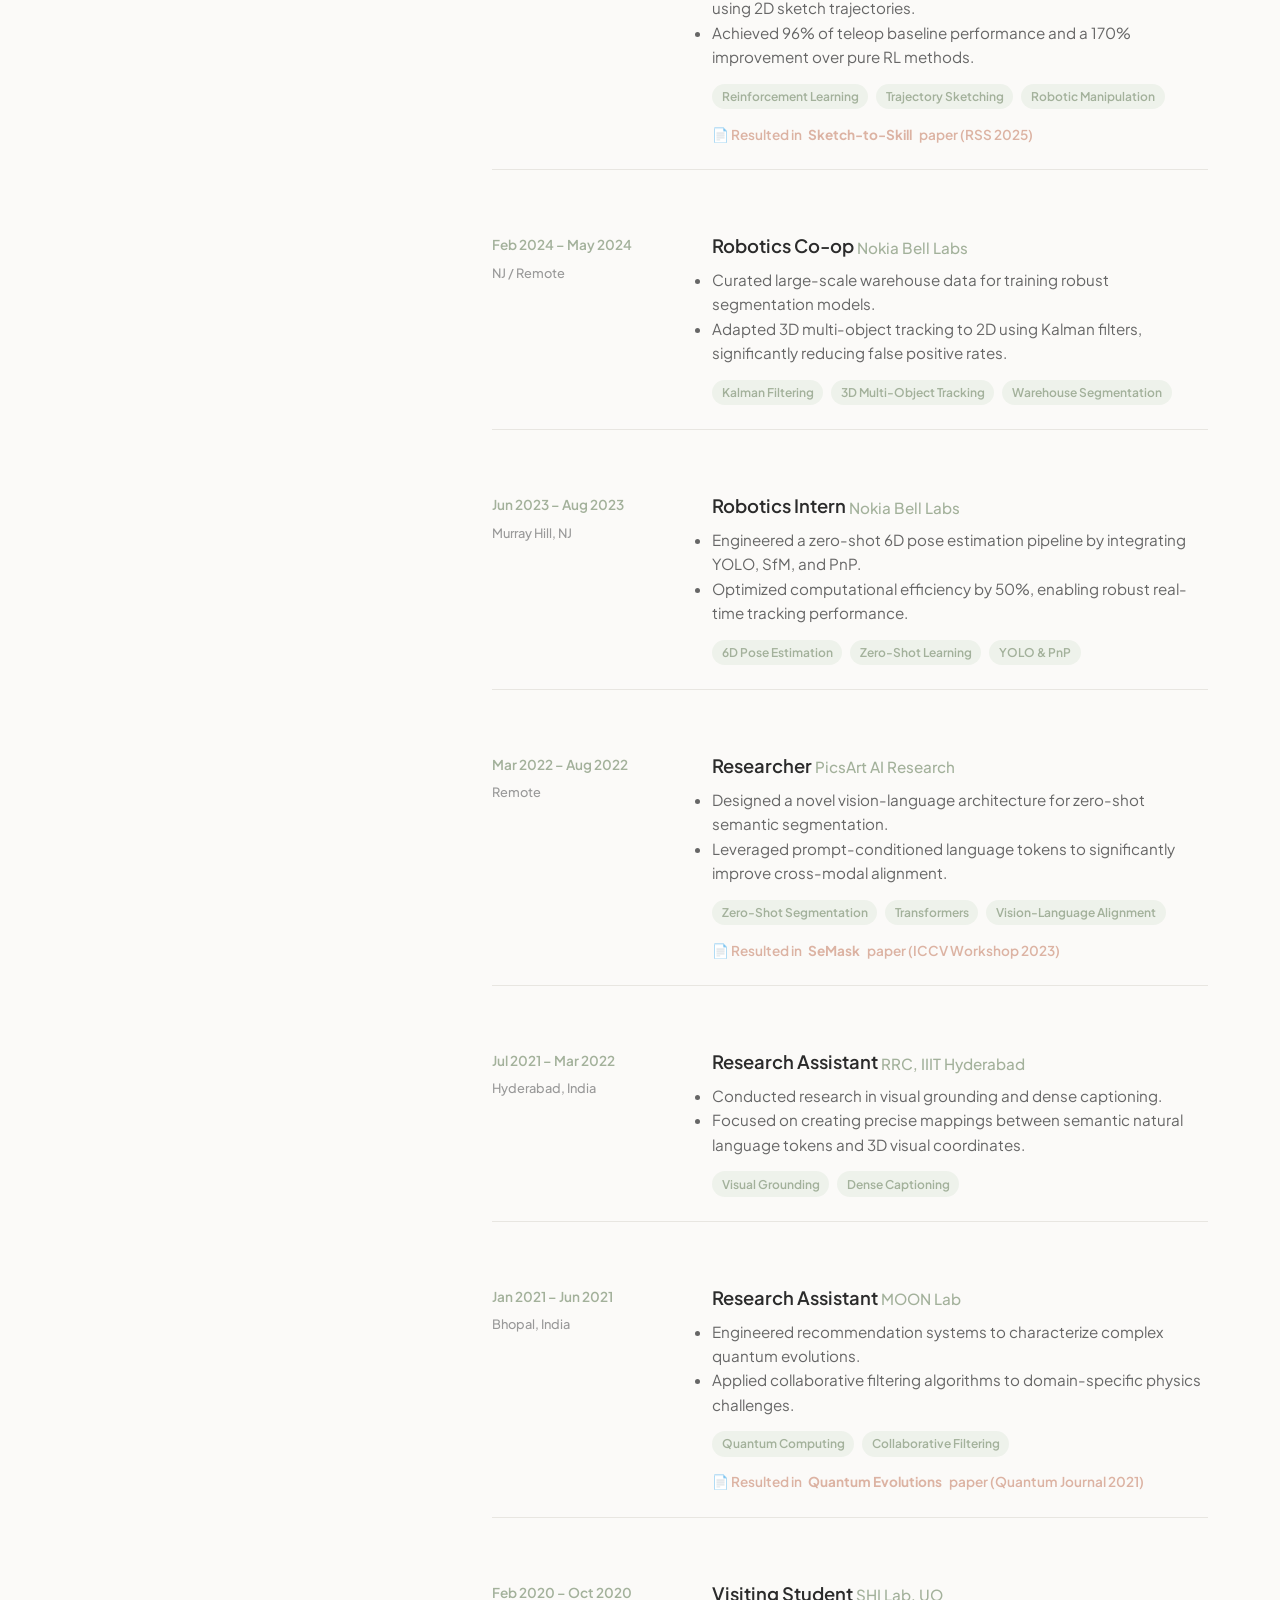
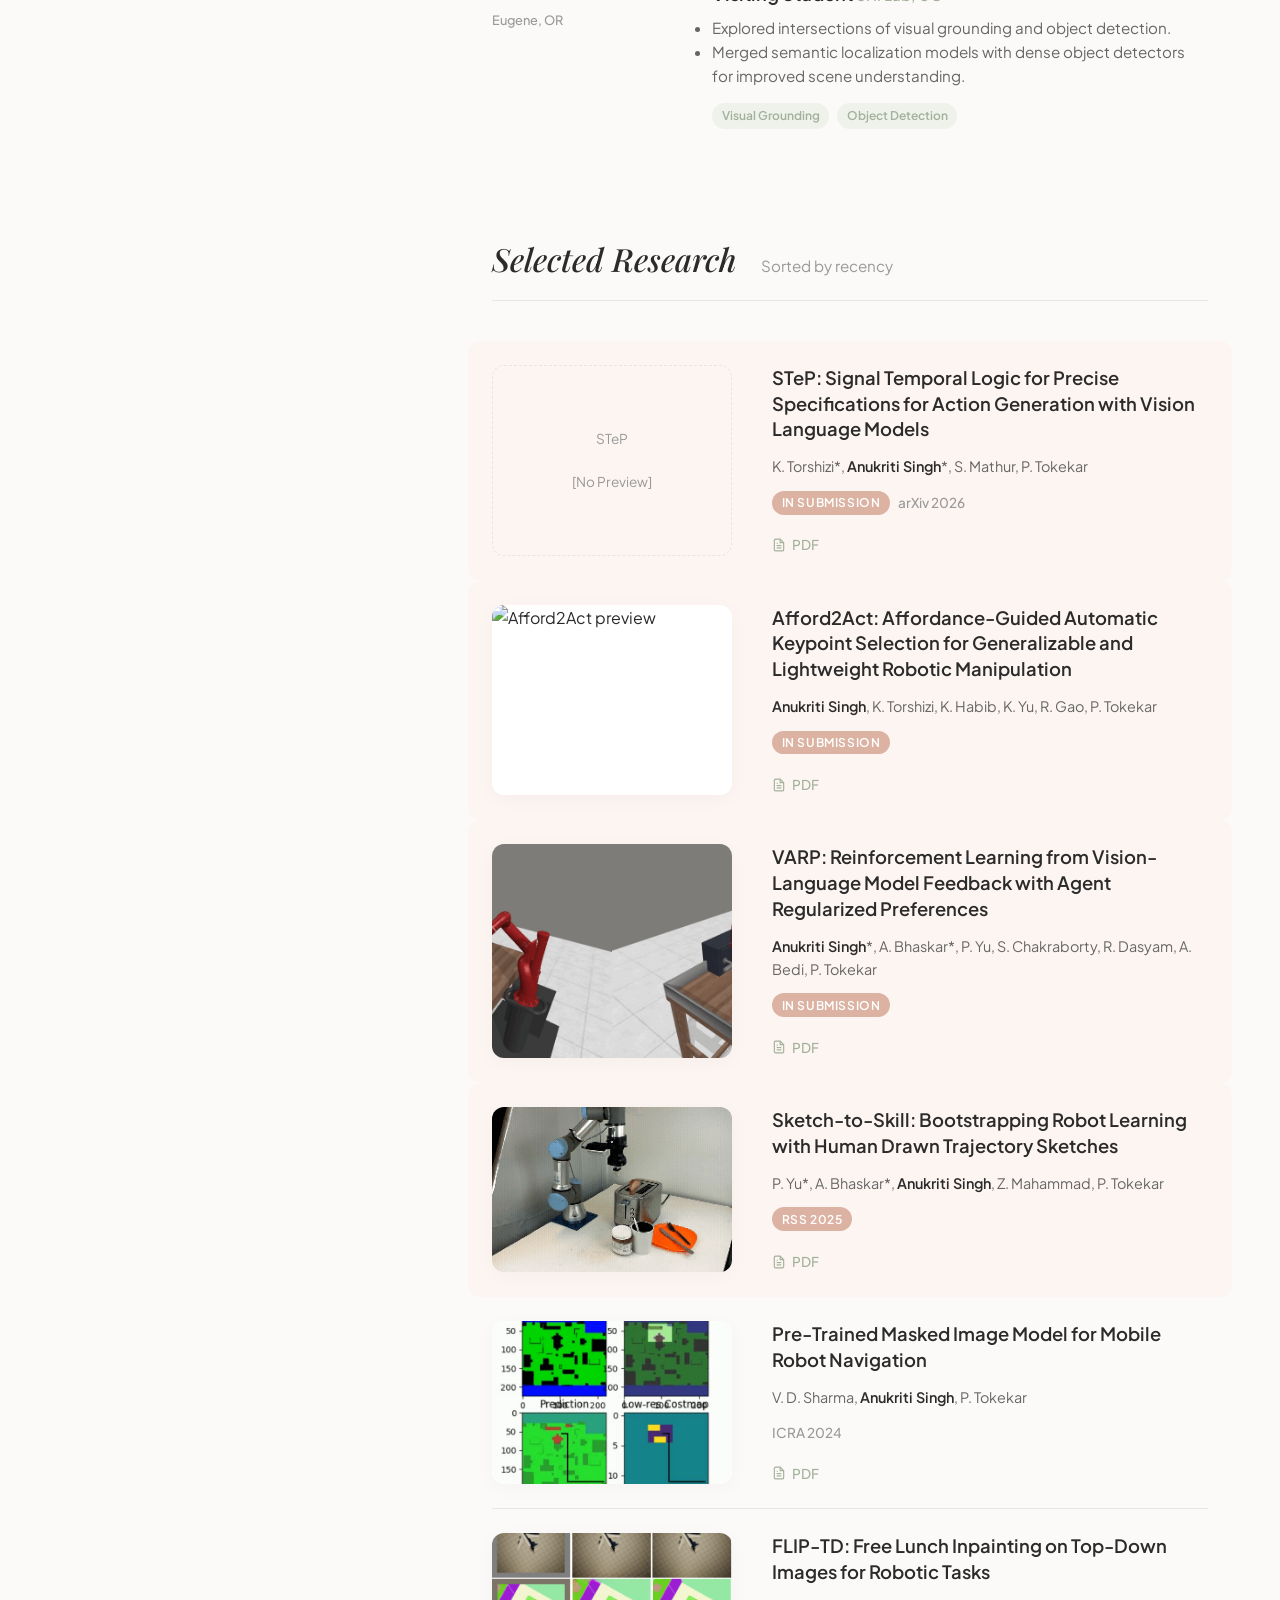
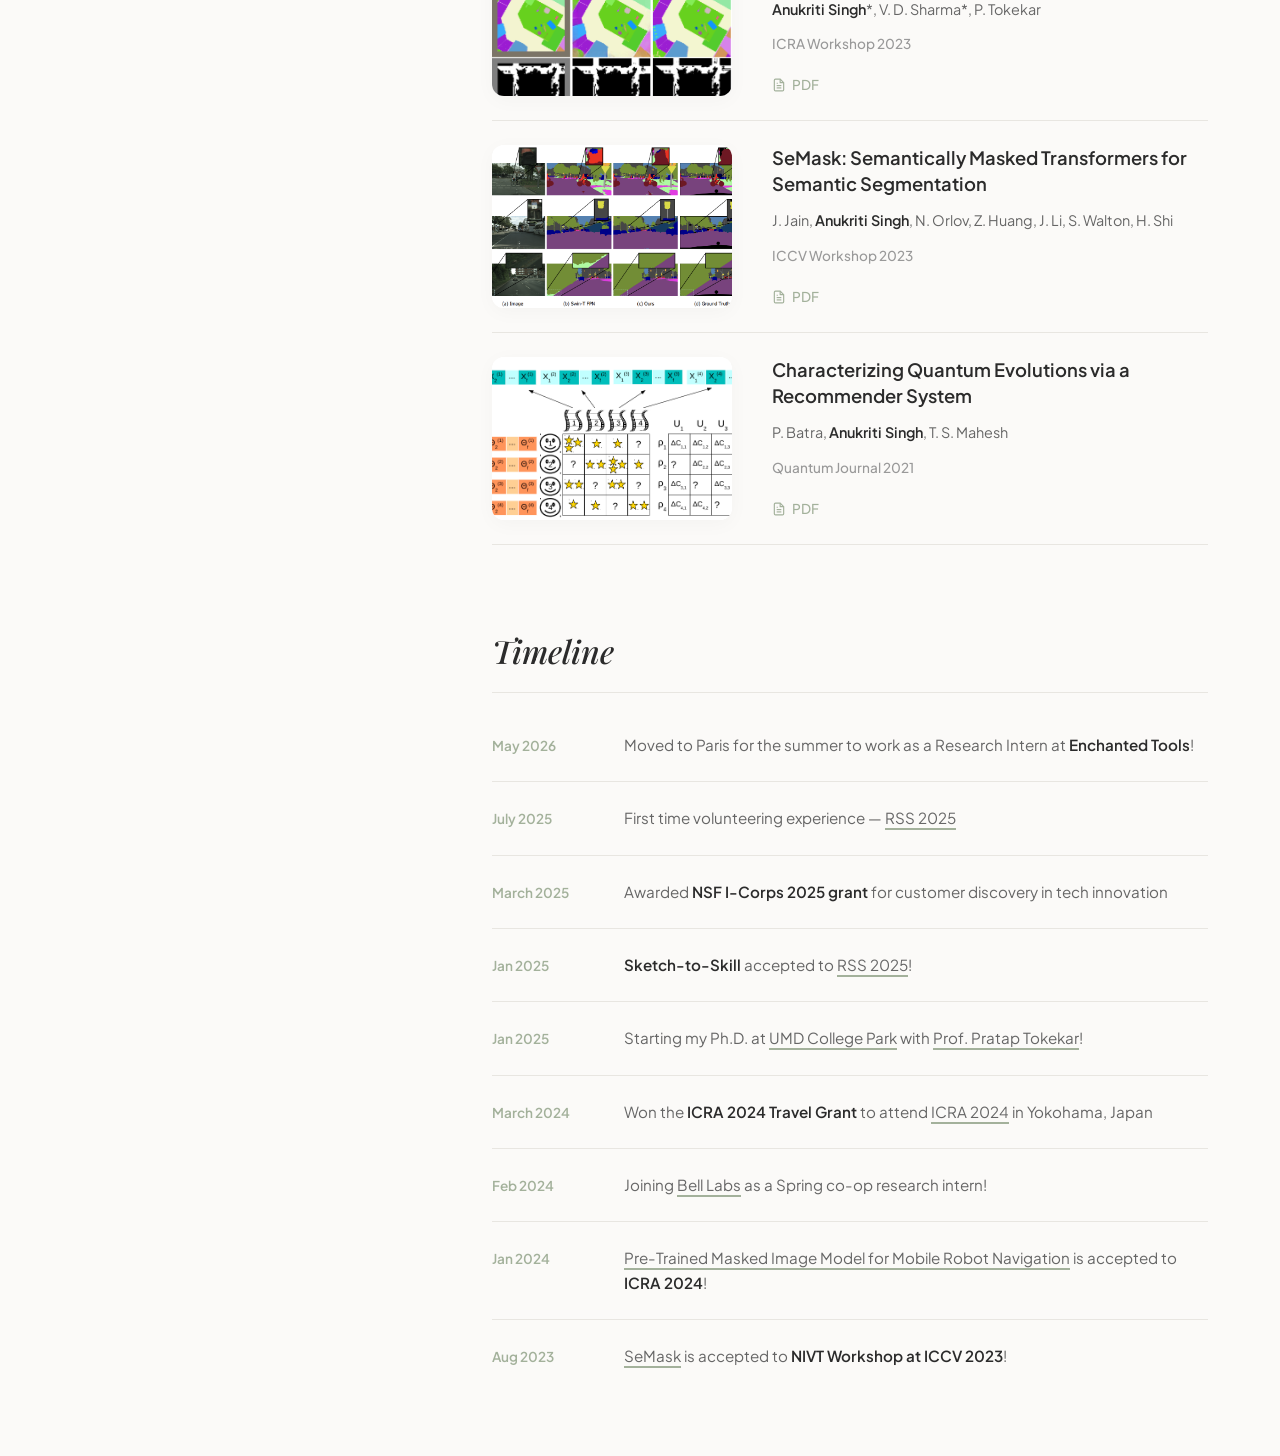
==== commit 4f336f2c: "Refactor index.html to update bio and add sections Removed the bio section and updated the navigatio" ====
--- a/index.html
+++ b/index.html
@@ -27,15 +27,11 @@
         Ph.D. Student @ UMD
       </div>
       
-      <div class="bio">
-        <p>I am a Ph.D. student in Computer Science at the University of Maryland, College Park, advised by <a href="https://raaslab.org/" target="_blank" rel="noopener">Prof. Pratap Tokekar</a> in the RAAS Lab.</p>
-        <p>My research sits at the intersection of perception and robot learning, with a focus on building manipulation and navigation systems that generalize in the real world. I'm especially interested in learning from rich supervision—video, language, demonstrations, and preference feedback—and using foundation-scale vision models to make policies and rewards more data-efficient and robust.</p>
-        <p>I previously completed my M.Eng. in Robotics at UMD and have interned at <strong>Enchanted Tools</strong> (Paris), <a href="https://www.bell-labs.com/" target="_blank" rel="noopener">Nokia Bell Labs</a> and <a href="https://picsart.com/" target="_blank" rel="noopener">PicsArt AI Research</a>.</p>
-      </div>
-      
       <!-- Editorial Portfolio Sidebar Navigation -->
       <nav class="sidebar-nav">
-        <a href="#experience" class="nav-link active">Experience</a>
+        <a href="#about" class="nav-link active">About</a>
+        <a href="#education" class="nav-link">Education</a>
+        <a href="#experience" class="nav-link">Experience</a>
         <a href="#research" class="nav-link">Research</a>
         <a href="#news" class="nav-link">Timeline</a>
       </nav>
@@ -78,11 +74,68 @@
 
     <!-- Right Canvas: Main Content -->
     <main class="main-content">
+
+      <!-- About Section -->
+      <section id="about" style="margin-bottom: 4rem;">
+        <h2 class="section-title">About Me</h2>
+        <div class="bio-main animate-on-scroll" style="font-size: 1.05rem; line-height: 1.7; color: var(--text-muted);">
+          <p style="margin-bottom: 1rem;">I am a Ph.D. student in Computer Science at the University of Maryland, College Park, advised by <a href="https://raaslab.org/" target="_blank" rel="noopener" style="color: var(--text-main);">Prof. Pratap Tokekar</a> in the RAAS Lab.</p>
+          <p>My research sits at the intersection of perception and robot learning, with a focus on building manipulation and navigation systems that generalize in the real world. I'm especially interested in learning from rich supervision—video, language, demonstrations, and preference feedback—and using foundation-scale vision models to make policies and rewards more data-efficient and robust.</p>
+        </div>
+      </section>
+
+      <!-- Education Section -->
+      <section id="education" style="margin-bottom: 4rem;">
+        <h2 class="section-title">Education</h2>
+        
+        <div class="exp-container">
+          <!-- Ph.D. -->
+          <div class="exp-card animate-on-scroll">
+            <div class="exp-meta-side">
+              <span class="exp-duration">2025 – Present</span>
+              <span class="exp-location">College Park, MD</span>
+            </div>
+            <div class="exp-info">
+              <div class="exp-role-company">
+                Ph.D. in Computer Science 
+                <span class="middot-divider"></span>
+                <span class="exp-company-link">University of Maryland</span>
+              </div>
+              <div class="exp-desc">
+                <ul class="resume-list">
+                  <li>Advised by Prof. Pratap Tokekar in the RAAS Lab.</li>
+                  <li>Focusing on robot learning, foundation models, and real-world generalizable manipulation.</li>
+                </ul>
+              </div>
+            </div>
+          </div>
+
+          <!-- M.Eng. -->
+          <div class="exp-card animate-on-scroll">
+            <div class="exp-meta-side">
+              <span class="exp-duration">Completed</span>
+              <span class="exp-location">College Park, MD</span>
+            </div>
+            <div class="exp-info">
+              <div class="exp-role-company">
+                Master of Engineering (Robotics)
+                <span class="middot-divider"></span>
+                <span class="exp-company-link">University of Maryland</span>
+              </div>
+              <div class="exp-desc">
+                <ul class="resume-list">
+                  <li>Specialized in perception, mobile robot navigation, and reinforcement learning.</li>
+                </ul>
+              </div>
+            </div>
+          </div>
+        </div>
+      </section>
       
       <!-- Experience Section -->
       <section id="experience">
         <h2 class="section-title">
-          Research & Professional Experience
+          Professional Experience
           <span class="section-subtitle">Connecting industry and academic roles</span>
         </h2>
         
@@ -101,7 +154,10 @@
                 <a href="https://enchantedtools.com/" target="_blank" rel="noopener" class="exp-company-link">Enchanted Tools</a>
               </div>
               <div class="exp-desc">
-                Researched Signal Temporal Logic (STL) and Vision-Language Models (VLMs) to specify high-precision, natural language guided action generation for robotic manipulation.
+                <ul class="resume-list">
+                  <li>Researched Signal Temporal Logic (STL) and Vision-Language Models (VLMs) to specify high-precision action generation.</li>
+                  <li>Bridged natural language intent with robust robotic manipulation guarantees.</li>
+                </ul>
               </div>
               <div class="exp-tags">
                 <span class="exp-tag">Signal Temporal Logic</span>
@@ -127,7 +183,10 @@
                 <a href="https://umiacs.umd.edu/" target="_blank" rel="noopener" class="exp-company-link">UMIACS, UMD</a>
               </div>
               <div class="exp-desc">
-                Developed a framework for bootstrapping reinforcement learning using 2D sketch trajectories, achieving 96% of teleop baseline and a 170% improvement over pure RL.
+                <ul class="resume-list">
+                  <li>Developed a framework for bootstrapping reinforcement learning using 2D sketch trajectories.</li>
+                  <li>Achieved 96% of teleop baseline performance and a 170% improvement over pure RL methods.</li>
+                </ul>
               </div>
               <div class="exp-tags">
                 <span class="exp-tag">Reinforcement Learning</span>
@@ -153,7 +212,10 @@
                 <a href="https://www.bell-labs.com/" target="_blank" rel="noopener" class="exp-company-link">Nokia Bell Labs</a>
               </div>
               <div class="exp-desc">
-                Curated warehouse data for segmentation; adapted 3D multi-object tracking to 2D with Kalman filters, reducing false positives and improving tracking reliability.
+                <ul class="resume-list">
+                  <li>Curated large-scale warehouse data for training robust segmentation models.</li>
+                  <li>Adapted 3D multi-object tracking to 2D using Kalman filters, significantly reducing false positive rates.</li>
+                </ul>
               </div>
               <div class="exp-tags">
                 <span class="exp-tag">Kalman Filtering</span>
@@ -176,7 +238,10 @@
                 <a href="https://www.bell-labs.com/" target="_blank" rel="noopener" class="exp-company-link">Nokia Bell Labs</a>
               </div>
               <div class="exp-desc">
-                Built a zero-shot 6D pose estimation pipeline, integrating YOLO, SfM, and PnP; improved computational efficiency by 50% for real-time performance.
+                <ul class="resume-list">
+                  <li>Engineered a zero-shot 6D pose estimation pipeline by integrating YOLO, SfM, and PnP.</li>
+                  <li>Optimized computational efficiency by 50%, enabling robust real-time tracking performance.</li>
+                </ul>
               </div>
               <div class="exp-tags">
                 <span class="exp-tag">6D Pose Estimation</span>
@@ -199,7 +264,10 @@
                 <a href="https://picsart.com/" target="_blank" rel="noopener" class="exp-company-link">PicsArt AI Research</a>
               </div>
               <div class="exp-desc">
-                Designed a novel vision-language architecture for zero-shot semantic segmentation using prompt-conditioned language tokens.
+                <ul class="resume-list">
+                  <li>Designed a novel vision-language architecture for zero-shot semantic segmentation.</li>
+                  <li>Leveraged prompt-conditioned language tokens to significantly improve cross-modal alignment.</li>
+                </ul>
               </div>
               <div class="exp-tags">
                 <span class="exp-tag">Zero-Shot Segmentation</span>
@@ -225,7 +293,10 @@
                 <a href="https://robotics.iiit.ac.in/" target="_blank" rel="noopener" class="exp-company-link">RRC, IIIT Hyderabad</a>
               </div>
               <div class="exp-desc">
-                Researched visual grounding and dense captioning, focusing on mapping semantic natural language tokens to 3D visual coordinates.
+                <ul class="resume-list">
+                  <li>Conducted research in visual grounding and dense captioning.</li>
+                  <li>Focused on creating precise mappings between semantic natural language tokens and 3D visual coordinates.</li>
+                </ul>
               </div>
               <div class="exp-tags">
                 <span class="exp-tag">Visual Grounding</span>
@@ -247,7 +318,10 @@
                 <a href="https://sites.google.com/view/m00nlab/home" target="_blank" rel="noopener" class="exp-company-link">MOON Lab</a>
               </div>
               <div class="exp-desc">
-                Developed recommendation systems for characterizing quantum evolutions using collaborative filtering algorithms.
+                <ul class="resume-list">
+                  <li>Engineered recommendation systems to characterize complex quantum evolutions.</li>
+                  <li>Applied collaborative filtering algorithms to domain-specific physics challenges.</li>
+                </ul>
               </div>
               <div class="exp-tags">
                 <span class="exp-tag">Quantum Computing</span>
@@ -263,7 +337,7 @@
           <div class="exp-card animate-on-scroll">
             <div class="exp-meta-side">
               <span class="exp-duration">Feb 2020 – Oct 2020</span>
-              <span class="exp-location">Eugene, Oregon, USA</span>
+              <span class="exp-location">Eugene, OR</span>
             </div>
             <div class="exp-info">
               <div class="exp-role-company">
@@ -272,7 +346,10 @@
                 <a href="https://www.humphreyshi.com/" target="_blank" rel="noopener" class="exp-company-link">SHI Lab, UO</a>
               </div>
               <div class="exp-desc">
-                Researched visual grounding and dense captions to merge semantic localization models with object detectors.
+                <ul class="resume-list">
+                  <li>Explored intersections of visual grounding and object detection.</li>
+                  <li>Merged semantic localization models with dense object detectors for improved scene understanding.</li>
+                </ul>
               </div>
               <div class="exp-tags">
                 <span class="exp-tag">Visual Grounding</span>
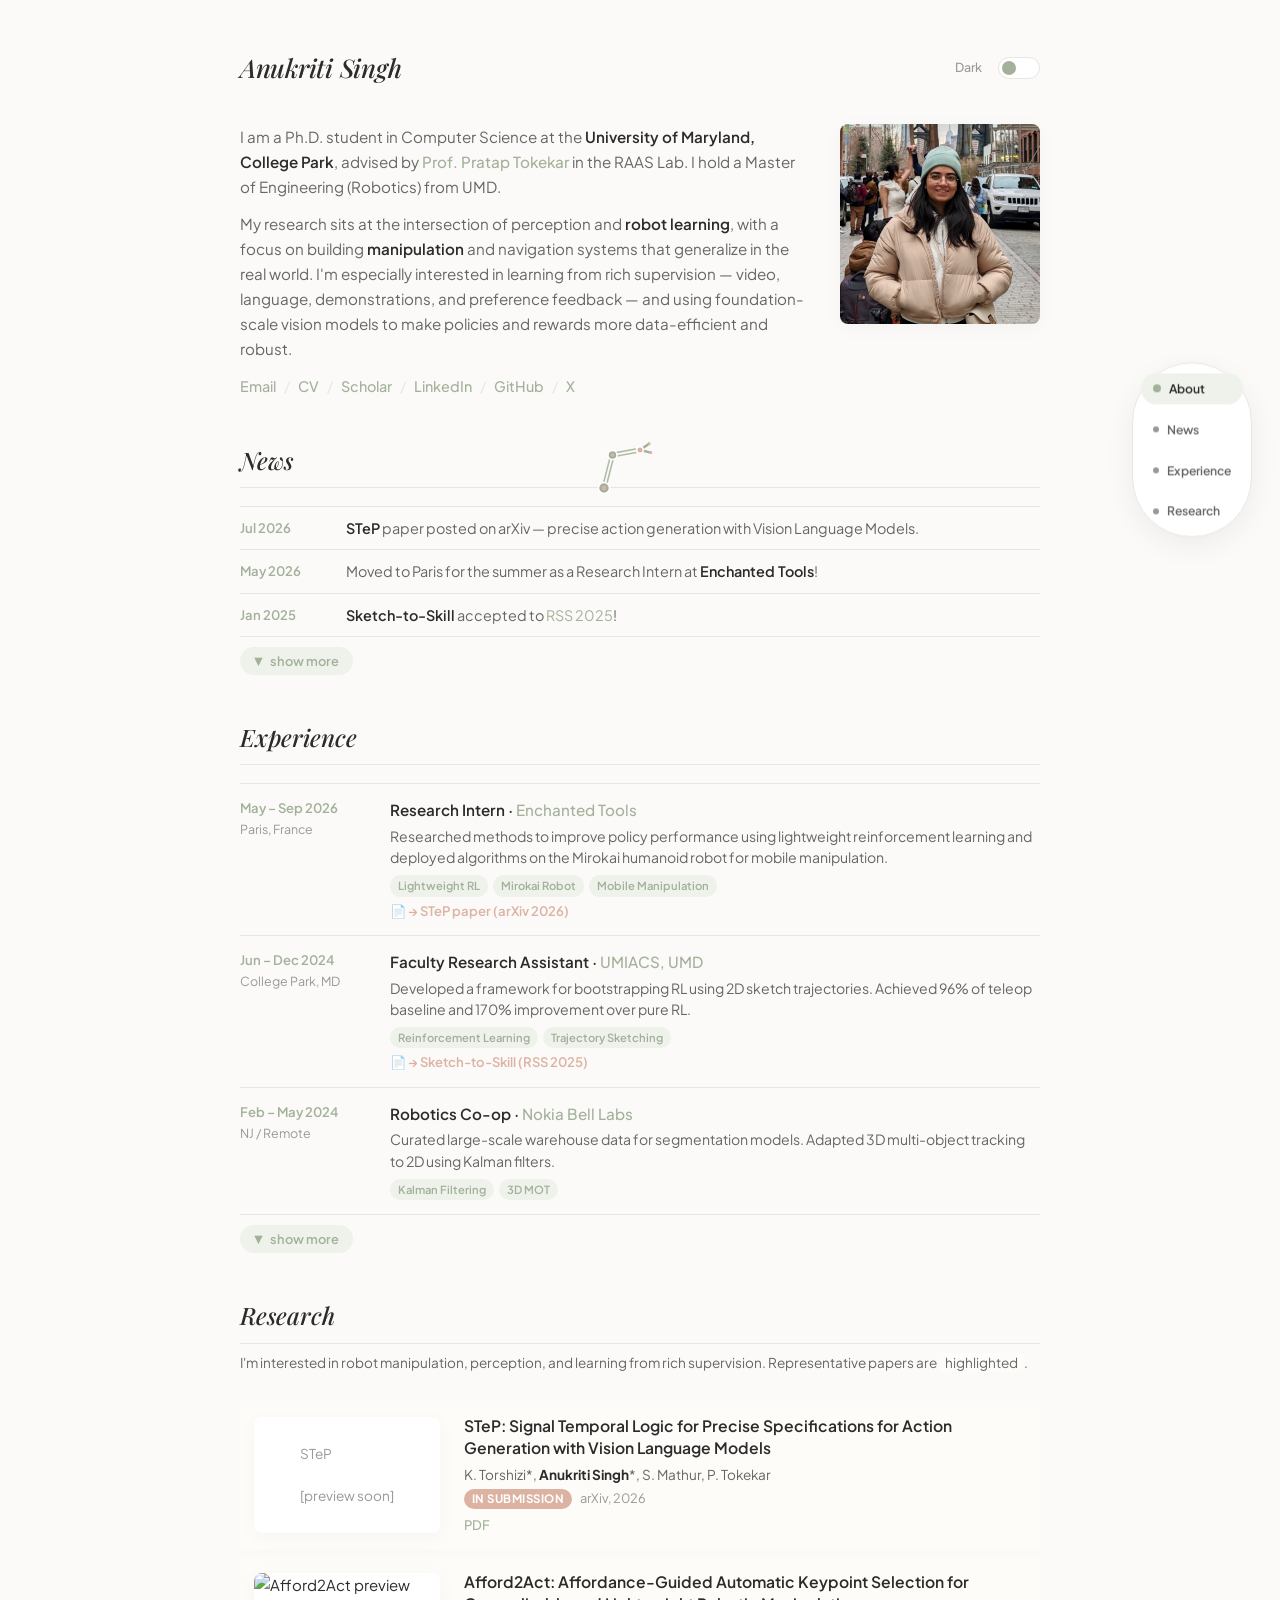
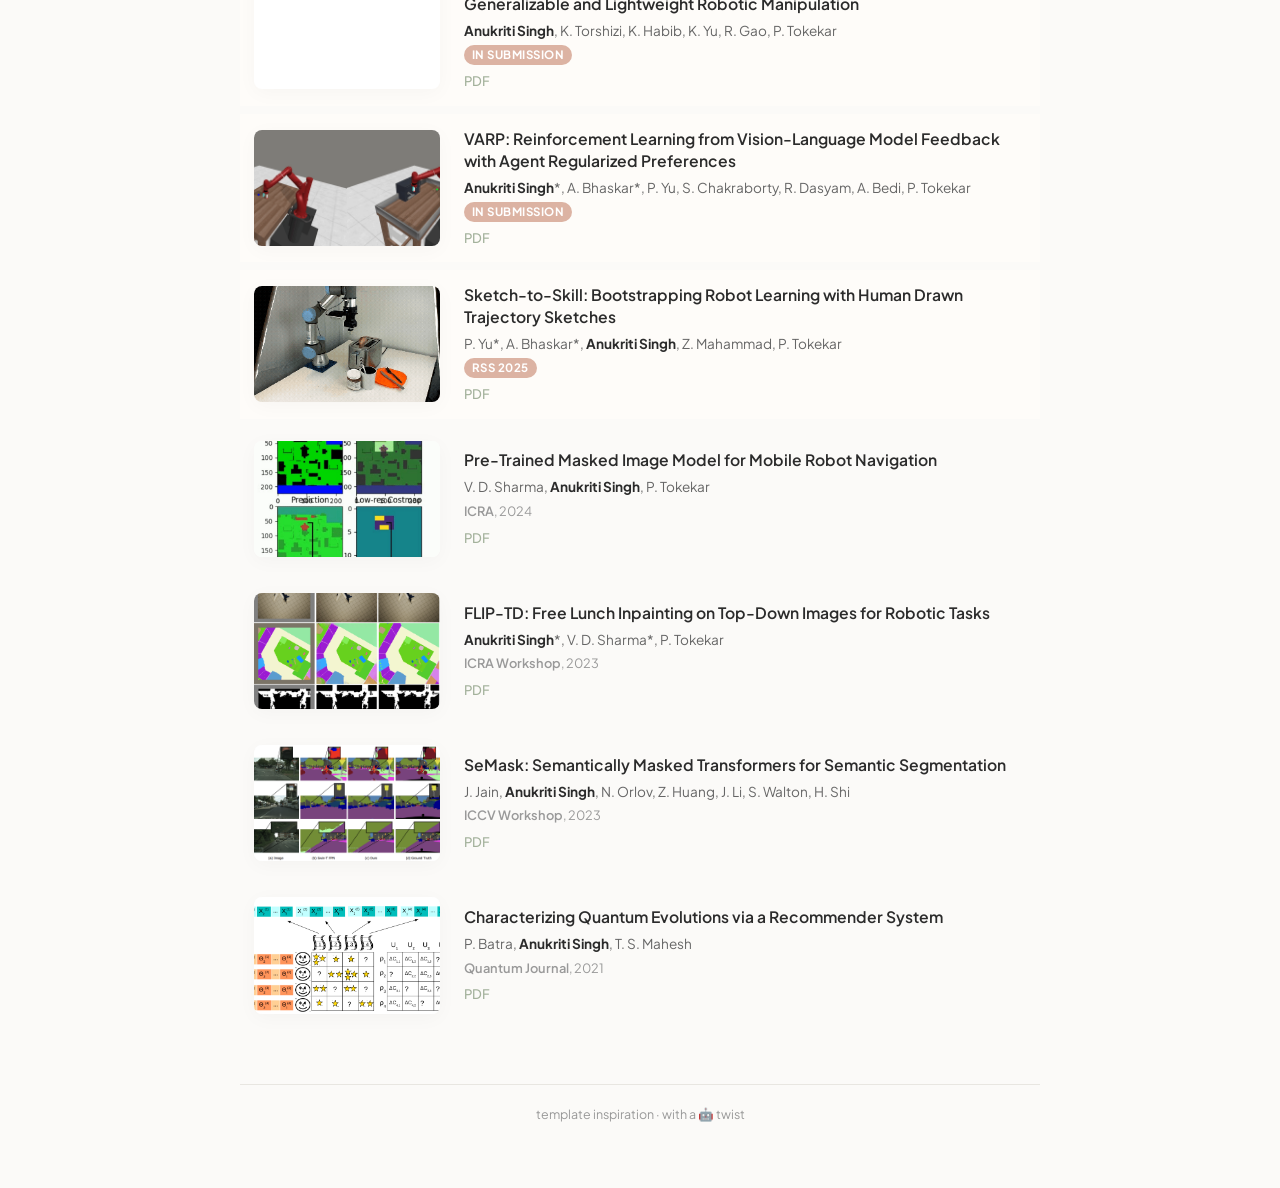
==== commit caecfd06: "Update print statement from 'Hello' to 'Goodbye'" ====
--- a/index.html
+++ b/index.html
@@ -5,698 +5,533 @@
   <meta name="viewport" content="width=device-width, initial-scale=1.0">
   <title>Anukriti Singh</title>
   <meta name="author" content="Anukriti Singh">
-  <meta name="description" content="Personal website of Anukriti Singh, Ph.D. Student in Computer Science at UMD RAAS Lab.">
-  <link rel="stylesheet" href="stylesheet.css?v=4">
+  <meta name="description" content="Anukriti Singh — Ph.D. student in Computer Science at UMD, working on robot learning, manipulation, and foundation models.">
+  <link rel="stylesheet" href="stylesheet.css?v=6">
   <link rel="icon" href="data:image/svg+xml,<svg xmlns=%22http://www.w3.org/2000/svg%22 viewBox=%220 0 100 100%22><text y=%22.9em%22 font-size=%2290%22>🤖</text></svg>">
 </head>
 
 <body>
-  
-  <div class="layout-wrapper">
-    
-    <!-- Left Sidebar: Profile & Info -->
-    <aside class="sidebar">
-      <div class="profile-img-container">
-        <img src="authors/admin/1730648801032.jpg" alt="Anukriti Singh" class="profile-img">
+
+  <!-- Mechanical Robot Manipulator cursor SVG (rendered by JS) -->
+  <svg class="manipulator-svg" id="manipulator">
+    <!-- Link 1 (Upper arm): Chassis + Core groove -->
+    <line id="arm-link1-chassis" class="arm-chassis" x1="0" y1="0" x2="0" y2="0"/>
+    <line id="arm-link1-core" class="arm-core" x1="0" y1="0" x2="0" y2="0"/>
+
+    <!-- Link 2 (Forearm): Chassis + Core groove -->
+    <line id="arm-link2-chassis" class="arm-chassis" x1="0" y1="0" x2="0" y2="0"/>
+    <line id="arm-link2-core" class="arm-core" x1="0" y1="0" x2="0" y2="0"/>
+
+    <!-- Base Actuator Joint -->
+    <circle id="arm-base-outer" class="joint-outer" cx="0" cy="0" r="5.5"/>
+    <circle id="arm-base-inner" class="joint-inner" cx="0" cy="0" r="2.2"/>
+
+    <!-- Elbow Actuator Joint -->
+    <circle id="arm-elbow-outer" class="joint-outer" cx="0" cy="0" r="4.5"/>
+    <circle id="arm-elbow-inner" class="joint-inner" cx="0" cy="0" r="1.8"/>
+
+    <!-- Wrist Joint -->
+    <circle id="arm-wrist-outer" class="joint-outer" cx="0" cy="0" r="3.5"/>
+
+    <!-- Gripper Jaws & Contact Pads -->
+    <line id="gripper-l" class="gripper-jaw" x1="0" y1="0" x2="0" y2="0"/>
+    <line id="gripper-r" class="gripper-jaw" x1="0" y1="0" x2="0" y2="0"/>
+    <circle id="gripper-l-pad" class="gripper-pad" cx="0" cy="0" r="1.5"/>
+    <circle id="gripper-r-pad" class="gripper-pad" cx="0" cy="0" r="1.5"/>
+  </svg>
+  <div class="cursor-dot" id="cursor-dot"></div>
+
+  <!-- Floating Quick-Jump Side Navigation -->
+  <nav class="side-nav" aria-label="Page navigation">
+    <a href="#about" class="side-nav-link active" data-target="about">
+      <span class="side-nav-dot"></span>
+      <span>About</span>
+    </a>
+    <a href="#news" class="side-nav-link" data-target="news">
+      <span class="side-nav-dot"></span>
+      <span>News</span>
+    </a>
+    <a href="#experience" class="side-nav-link" data-target="experience">
+      <span class="side-nav-dot"></span>
+      <span>Experience</span>
+    </a>
+    <a href="#research" class="side-nav-link" data-target="research">
+      <span class="side-nav-dot"></span>
+      <span>Research</span>
+    </a>
+  </nav>
+
+  <div class="shell">
+
+    <!-- Top bar -->
+    <div class="topbar">
+      <a href="#" class="brand">Anukriti Singh</a>
+      <div class="topbar-right">
+        <span class="toggle-label" id="theme-label">Dark</span>
+        <label class="toggle" id="theme-toggle" aria-label="Toggle dark mode">
+          <input type="checkbox" id="theme-check">
+          <span class="knob"></span>
+        </label>
       </div>
-      
-      <h1 class="profile-name">Anukriti Singh</h1>
-      
-      <div class="status-badge">
-        <span class="status-indicator"></span>
-        Ph.D. Student @ UMD
+    </div>
+
+    <!-- Intro / About Section -->
+    <section id="about" class="intro animate-in">
+      <div class="intro-text">
+        <p>
+          I am a Ph.D. student in Computer Science at the <strong>University of Maryland, College Park</strong>,
+          advised by <a href="https://raaslab.org/" target="_blank" rel="noopener">Prof. Pratap Tokekar</a> in the RAAS Lab.
+          I hold a Master of Engineering (Robotics) from UMD.
+        </p>
+        <p>
+          My research sits at the intersection of perception and <strong>robot learning</strong>, with a focus on building
+          <strong>manipulation</strong> and navigation systems that generalize in the real world.
+          I'm especially interested in learning from rich supervision — video, language, demonstrations,
+          and preference feedback — and using foundation-scale vision models to make policies and rewards
+          more data-efficient and robust.
+        </p>
+        <div class="intro-links">
+          <a href="mailto:anukriti@terpmail.umd.edu">Email</a>
+          <span class="sep">/</span>
+          <a href="https://drive.google.com/file/d/10SaB9mI71bbce1WUvN5jx-Ygf__GOP1S/view?usp=sharing" target="_blank" rel="noopener">CV</a>
+          <span class="sep">/</span>
+          <a href="https://scholar.google.com/citations?user=G4gza-gAAAAJ&hl=en" target="_blank" rel="noopener">Scholar</a>
+          <span class="sep">/</span>
+          <a href="https://www.linkedin.com/in/singh-anukriti1/" target="_blank" rel="noopener">LinkedIn</a>
+          <span class="sep">/</span>
+          <a href="https://github.com/anukritisinghh/" target="_blank" rel="noopener">GitHub</a>
+          <span class="sep">/</span>
+          <a href="https://twitter.com/singhanukriti" target="_blank" rel="noopener">X</a>
+        </div>
       </div>
-      
-      <!-- Editorial Portfolio Sidebar Navigation -->
-      <nav class="sidebar-nav">
-        <a href="#about" class="nav-link active">About</a>
-        <a href="#education" class="nav-link">Education</a>
-        <a href="#experience" class="nav-link">Experience</a>
-        <a href="#research" class="nav-link">Research</a>
-        <a href="#news" class="nav-link">Timeline</a>
-      </nav>
-
-      <!-- Minimal Social Links -->
-      <div class="social-links">
-        <a href="mailto:anukriti@terpmail.umd.edu" class="social-btn" aria-label="Email" title="Email">
-          <svg viewBox="0 0 24 24"><path d="M20 4H4c-1.1 0-1.99.9-1.99 2L2 18c0 1.1.9 2 2 2h16c1.1 0 2-.9 2-2V6c0-1.1-.9-2-2-2zm0 4l-8 5-8-5V6l8 5 8-5v2z"/></svg>
-          Email
-        </a>
-        <a href="https://drive.google.com/file/d/10SaB9mI71bbce1WUvN5jx-Ygf__GOP1S/view?usp=sharing" target="_blank" rel="noopener" class="social-btn" aria-label="CV" title="CV">
-          <svg viewBox="0 0 24 24"><path d="M14 2H6c-1.1 0-1.99.9-1.99 2L4 20c0 1.1.89 2 1.99 2H18c1.1 0 2-.9 2-2V8l-6-6zm2 16H8v-2h8v2zm0-4H8v-2h8v2zm-3-5V3.5L18.5 9H13z"/></svg>
-          CV
-        </a>
-        <a href="https://github.com/anukritisinghh/" target="_blank" rel="noopener" class="social-btn" aria-label="GitHub" title="GitHub">
-          <svg viewBox="0 0 24 24"><path d="M12 0C5.37 0 0 5.37 0 12c0 5.31 3.435 9.795 8.205 11.385.6.105.825-.255.825-.57 0-.285-.015-1.23-.015-2.235-3.015.555-3.795-.735-4.035-1.41-.135-.345-.72-1.41-1.23-1.695-.42-.225-1.02-.78-.015-.795.945-.015 1.62.87 1.845 1.23 1.08 1.815 2.805 1.305 3.495.99.105-.78.42-1.305.765-1.605-2.67-.3-5.46-1.335-5.46-5.925 0-1.305.465-2.385 1.23-3.225-.12-.3-.54-1.53.12-3.18 0 0 1.005-.315 3.3 1.23.96-.27 1.98-.405 3-.405s2.04.135 3 .405c2.295-1.56 3.3-1.23 3.3-1.23.66 1.65.24 2.88.12 3.18.765.84 1.23 1.905 1.23 3.225 0 4.605-2.805 5.625-5.475 5.925.435.375.81 1.095.81 2.22 0 1.605-.015 2.895-.015 3.3 0 .315.225.69.825.57A12.02 12.02 0 0024 12c0-6.63-5.37-12-12-12z"/></svg>
-          GitHub
-        </a>
-        <a href="https://scholar.google.com/citations?user=G4gza-gAAAAJ&hl=en" target="_blank" rel="noopener" class="social-btn" aria-label="Google Scholar" title="Google Scholar">
-          <svg viewBox="0 0 24 24"><path d="M12 24a7 7 0 1 1 0-14 7 7 0 0 1 0 14zm0-24L0 9.5l12 9.5 9-7.125V18h3V9.5L12 0zm0 4.24l5.38 4.26L12 12.76 6.62 8.5 12 4.24z"/></svg>
-          Scholar
-        </a>
-        <a href="https://twitter.com/singhanukriti" target="_blank" rel="noopener" class="social-btn" aria-label="X" title="X">
-          <svg viewBox="0 0 24 24"><path d="M18.244 2.25h3.308l-7.227 8.26 8.502 11.24H16.17l-5.214-6.817L4.99 21.75H1.68l7.73-8.835L1.254 2.25H8.08l4.713 6.231zm-1.161 17.52h1.833L7.084 4.126H5.117z"/></svg>
-          X
-        </a>
-        <a href="https://www.linkedin.com/in/singh-anukriti1/" target="_blank" rel="noopener" class="social-btn" aria-label="LinkedIn" title="LinkedIn">
-          <svg viewBox="0 0 24 24"><path d="M19 3a2 2 0 0 1 2 2v14a2 2 0 0 1-2 2H5a2 2 0 0 1-2-2V5a2 2 0 0 1 2-2h14m-.5 15.5v-5.3a3.26 3.26 0 0 0-3.26-3.26c-.85 0-1.84.52-2.28 1.3v-1.11h-2.79v8.37h2.79v-4.93c0-.77.62-1.4 1.39-1.4a1.4 1.4 0 0 1 1.4 1.4v4.93h2.75M6.46 10.9v8.37H9.25V10.9H6.46M7.86 6.75a1.45 1.45 0 1 0 0 2.9 1.45 1.45 0 0 0 0-2.9z"/></svg>
-          LinkedIn
-        </a>
+      <img src="authors/admin/1730648801032.jpg" alt="Anukriti Singh" class="portrait">
+    </section>
+
+    <!-- ================================================================ -->
+    <!-- News Section (2023 - Present) -->
+    <!-- ================================================================ -->
+    <section id="news">
+      <h2>News</h2>
+      <ul class="news-list">
+        <li class="animate-in">
+          <span class="news-date">Jul 2026</span>
+          <span><strong>STeP</strong> paper posted on arXiv — precise action generation with Vision Language Models.</span>
+        </li>
+        <li class="animate-in">
+          <span class="news-date">May 2026</span>
+          <span>Moved to Paris for the summer as a Research Intern at <strong>Enchanted Tools</strong>!</span>
+        </li>
+        <li class="animate-in">
+          <span class="news-date">Jan 2025</span>
+          <span><strong>Sketch-to-Skill</strong> accepted to <a href="https://roboticsconference.org/" target="_blank" rel="noopener">RSS 2025</a>!</span>
+        </li>
+      </ul>
+
+      <!-- Collapsible extra news (2023-2025) -->
+      <div class="collapsible-items" id="news-more">
+        <ul class="news-list">
+          <li class="animate-in">
+            <span class="news-date">Jul 2025</span>
+            <span>First time volunteering at <a href="https://roboticsconference.org/" target="_blank" rel="noopener">RSS 2025</a>.</span>
+          </li>
+          <li class="animate-in">
+            <span class="news-date">Mar 2025</span>
+            <span>Awarded <strong>NSF I-Corps 2025 grant</strong> for customer discovery in tech innovation.</span>
+          </li>
+          <li class="animate-in">
+            <span class="news-date">Jan 2025</span>
+            <span>Starting my Ph.D. at <a href="https://umd.edu/" target="_blank" rel="noopener">UMD</a> with <a href="https://raaslab.org/" target="_blank" rel="noopener">Prof. Pratap Tokekar</a>!</span>
+          </li>
+          <li class="animate-in">
+            <span class="news-date">Mar 2024</span>
+            <span>Won the <strong>ICRA 2024 Travel Grant</strong> to attend ICRA in Yokohama, Japan.</span>
+          </li>
+          <li class="animate-in">
+            <span class="news-date">Feb 2024</span>
+            <span>Joining <a href="https://www.bell-labs.com/" target="_blank" rel="noopener">Bell Labs</a> as a Spring co-op research intern!</span>
+          </li>
+          <li class="animate-in">
+            <span class="news-date">Jan 2024</span>
+            <span><a href="https://arxiv.org/abs/2310.07021" target="_blank" rel="noopener">Pre-Trained Masked Image Model for Navigation</a> accepted to <strong>ICRA 2024</strong>!</span>
+          </li>
+          <li class="animate-in">
+            <span class="news-date">Aug 2023</span>
+            <span><a href="https://github.com/Picsart-AI-Research/SeMask-Segmentation" target="_blank" rel="noopener">SeMask</a> accepted to <strong>NIVT Workshop at ICCV 2023</strong>!</span>
+          </li>
+        </ul>
       </div>
-
-      <!-- Minimal Theme Switcher -->
-      <div class="theme-switch-wrapper" id="theme-toggle">
-        <span id="theme-icon" class="theme-btn">☾</span> 
-        <span id="theme-text">Dark mode</span>
-      </div>
-
-    </aside>
-
-    <!-- Right Canvas: Main Content -->
-    <main class="main-content">
-
-      <!-- About Section -->
-      <section id="about" style="margin-bottom: 4rem;">
-        <h2 class="section-title">About Me</h2>
-        <div class="bio-main animate-on-scroll" style="font-size: 1.05rem; line-height: 1.7; color: var(--text-muted);">
-          <p style="margin-bottom: 1rem;">I am a Ph.D. student in Computer Science at the University of Maryland, College Park, advised by <a href="https://raaslab.org/" target="_blank" rel="noopener" style="color: var(--text-main);">Prof. Pratap Tokekar</a> in the RAAS Lab.</p>
-          <p>My research sits at the intersection of perception and robot learning, with a focus on building manipulation and navigation systems that generalize in the real world. I'm especially interested in learning from rich supervision—video, language, demonstrations, and preference feedback—and using foundation-scale vision models to make policies and rewards more data-efficient and robust.</p>
-        </div>
-      </section>
-
-      <!-- Education Section -->
-      <section id="education" style="margin-bottom: 4rem;">
-        <h2 class="section-title">Education</h2>
-        
-        <div class="exp-container">
-          <!-- Ph.D. -->
-          <div class="exp-card animate-on-scroll">
-            <div class="exp-meta-side">
-              <span class="exp-duration">2025 – Present</span>
-              <span class="exp-location">College Park, MD</span>
+      <button class="toggle-btn" onclick="toggleSection('news-more', this)">
+        <span class="arrow">▼</span> show more
+      </button>
+    </section>
+
+    <!-- ================================================================ -->
+    <!-- Experience Section (2023 - Present) -->
+    <!-- ================================================================ -->
+    <section id="experience">
+      <h2>Experience</h2>
+      <ul class="exp-list">
+        <!-- Enchanted Tools -->
+        <li class="animate-in">
+          <div class="exp-meta">
+            <span class="dates">May – Sep 2026</span>
+            <span class="loc">Paris, France</span>
+          </div>
+          <div class="exp-body">
+            <div class="role">Research Intern · <a href="https://enchantedtools.com/" target="_blank" rel="noopener" class="org">Enchanted Tools</a></div>
+            <div class="desc">Researched methods to improve policy performance using lightweight reinforcement learning and deployed algorithms on the Mirokai humanoid robot for mobile manipulation.</div>
+            <div class="exp-tags">
+              <span class="exp-tag">Lightweight RL</span>
+              <span class="exp-tag">Mirokai Robot</span>
+              <span class="exp-tag">Mobile Manipulation</span>
             </div>
-            <div class="exp-info">
-              <div class="exp-role-company">
-                Ph.D. in Computer Science 
-                <span class="middot-divider"></span>
-                <span class="exp-company-link">University of Maryland</span>
-              </div>
-              <div class="exp-desc">
-                <ul class="resume-list">
-                  <li>Advised by Prof. Pratap Tokekar in the RAAS Lab.</li>
-                  <li>Focusing on robot learning, foundation models, and real-world generalizable manipulation.</li>
-                </ul>
-              </div>
+            <a href="#step-paper" class="exp-result">📄 → STeP paper (arXiv 2026)</a>
+          </div>
+        </li>
+
+        <!-- UMIACS -->
+        <li class="animate-in">
+          <div class="exp-meta">
+            <span class="dates">Jun – Dec 2024</span>
+            <span class="loc">College Park, MD</span>
+          </div>
+          <div class="exp-body">
+            <div class="role">Faculty Research Assistant · <a href="https://umiacs.umd.edu/" target="_blank" rel="noopener" class="org">UMIACS, UMD</a></div>
+            <div class="desc">Developed a framework for bootstrapping RL using 2D sketch trajectories. Achieved 96% of teleop baseline and 170% improvement over pure RL.</div>
+            <div class="exp-tags">
+              <span class="exp-tag">Reinforcement Learning</span>
+              <span class="exp-tag">Trajectory Sketching</span>
+            </div>
+            <a href="#sketch-paper" class="exp-result">📄 → Sketch-to-Skill (RSS 2025)</a>
+          </div>
+        </li>
+
+        <!-- Nokia Co-op -->
+        <li class="animate-in">
+          <div class="exp-meta">
+            <span class="dates">Feb – May 2024</span>
+            <span class="loc">NJ / Remote</span>
+          </div>
+          <div class="exp-body">
+            <div class="role">Robotics Co-op · <a href="https://www.bell-labs.com/" target="_blank" rel="noopener" class="org">Nokia Bell Labs</a></div>
+            <div class="desc">Curated large-scale warehouse data for segmentation models. Adapted 3D multi-object tracking to 2D using Kalman filters.</div>
+            <div class="exp-tags">
+              <span class="exp-tag">Kalman Filtering</span>
+              <span class="exp-tag">3D MOT</span>
             </div>
           </div>
-
-          <!-- M.Eng. -->
-          <div class="exp-card animate-on-scroll">
-            <div class="exp-meta-side">
-              <span class="exp-duration">Completed</span>
-              <span class="exp-location">College Park, MD</span>
+        </li>
+      </ul>
+
+      <!-- Collapsible extra experience (2023 Intern) -->
+      <div class="collapsible-items" id="exp-more">
+        <ul class="exp-list">
+          <!-- Nokia Intern -->
+          <li class="animate-in">
+            <div class="exp-meta">
+              <span class="dates">Jun – Aug 2023</span>
+              <span class="loc">Murray Hill, NJ</span>
             </div>
-            <div class="exp-info">
-              <div class="exp-role-company">
-                Master of Engineering (Robotics)
-                <span class="middot-divider"></span>
-                <span class="exp-company-link">University of Maryland</span>
-              </div>
-              <div class="exp-desc">
-                <ul class="resume-list">
-                  <li>Specialized in perception, mobile robot navigation, and reinforcement learning.</li>
-                </ul>
-              </div>
-            </div>
-          </div>
-        </div>
-      </section>
-      
-      <!-- Experience Section -->
-      <section id="experience">
-        <h2 class="section-title">
-          Professional Experience
-          <span class="section-subtitle">Connecting industry and academic roles</span>
-        </h2>
-        
-        <div class="exp-container">
-          
-          <!-- Enchanted Tools -->
-          <div class="exp-card animate-on-scroll">
-            <div class="exp-meta-side">
-              <span class="exp-duration">May 2026 – Sept 2026</span>
-              <span class="exp-location">Paris, France</span>
-            </div>
-            <div class="exp-info">
-              <div class="exp-role-company">
-                Research Intern 
-                <span class="middot-divider"></span>
-                <a href="https://enchantedtools.com/" target="_blank" rel="noopener" class="exp-company-link">Enchanted Tools</a>
-              </div>
-              <div class="exp-desc">
-                <ul class="resume-list">
-                  <li>Researched Signal Temporal Logic (STL) and Vision-Language Models (VLMs) to specify high-precision action generation.</li>
-                  <li>Bridged natural language intent with robust robotic manipulation guarantees.</li>
-                </ul>
-              </div>
-              <div class="exp-tags">
-                <span class="exp-tag">Signal Temporal Logic</span>
-                <span class="exp-tag">VLM Action Generation</span>
-                <span class="exp-tag">Mobile Manipulation</span>
-              </div>
-              <a href="#research" class="exp-result-link">
-                📄 Resulted in <strong>STeP</strong> paper (In Submission, arXiv 2026)
-              </a>
-            </div>
-          </div>
-
-          <!-- UMIACS, UMD -->
-          <div class="exp-card animate-on-scroll">
-            <div class="exp-meta-side">
-              <span class="exp-duration">Jun 2024 – Dec 2024</span>
-              <span class="exp-location">College Park, MD</span>
-            </div>
-            <div class="exp-info">
-              <div class="exp-role-company">
-                Faculty Research Assistant 
-                <span class="middot-divider"></span>
-                <a href="https://umiacs.umd.edu/" target="_blank" rel="noopener" class="exp-company-link">UMIACS, UMD</a>
-              </div>
-              <div class="exp-desc">
-                <ul class="resume-list">
-                  <li>Developed a framework for bootstrapping reinforcement learning using 2D sketch trajectories.</li>
-                  <li>Achieved 96% of teleop baseline performance and a 170% improvement over pure RL methods.</li>
-                </ul>
-              </div>
-              <div class="exp-tags">
-                <span class="exp-tag">Reinforcement Learning</span>
-                <span class="exp-tag">Trajectory Sketching</span>
-                <span class="exp-tag">Robotic Manipulation</span>
-              </div>
-              <a href="#research" class="exp-result-link">
-                📄 Resulted in <strong>Sketch-to-Skill</strong> paper (RSS 2025)
-              </a>
-            </div>
-          </div>
-
-          <!-- Nokia Bell Labs Co-op -->
-          <div class="exp-card animate-on-scroll">
-            <div class="exp-meta-side">
-              <span class="exp-duration">Feb 2024 – May 2024</span>
-              <span class="exp-location">NJ / Remote</span>
-            </div>
-            <div class="exp-info">
-              <div class="exp-role-company">
-                Robotics Co-op 
-                <span class="middot-divider"></span>
-                <a href="https://www.bell-labs.com/" target="_blank" rel="noopener" class="exp-company-link">Nokia Bell Labs</a>
-              </div>
-              <div class="exp-desc">
-                <ul class="resume-list">
-                  <li>Curated large-scale warehouse data for training robust segmentation models.</li>
-                  <li>Adapted 3D multi-object tracking to 2D using Kalman filters, significantly reducing false positive rates.</li>
-                </ul>
-              </div>
-              <div class="exp-tags">
-                <span class="exp-tag">Kalman Filtering</span>
-                <span class="exp-tag">3D Multi-Object Tracking</span>
-                <span class="exp-tag">Warehouse Segmentation</span>
-              </div>
-            </div>
-          </div>
-
-          <!-- Nokia Bell Labs Intern -->
-          <div class="exp-card animate-on-scroll">
-            <div class="exp-meta-side">
-              <span class="exp-duration">Jun 2023 – Aug 2023</span>
-              <span class="exp-location">Murray Hill, NJ</span>
-            </div>
-            <div class="exp-info">
-              <div class="exp-role-company">
-                Robotics Intern 
-                <span class="middot-divider"></span>
-                <a href="https://www.bell-labs.com/" target="_blank" rel="noopener" class="exp-company-link">Nokia Bell Labs</a>
-              </div>
-              <div class="exp-desc">
-                <ul class="resume-list">
-                  <li>Engineered a zero-shot 6D pose estimation pipeline by integrating YOLO, SfM, and PnP.</li>
-                  <li>Optimized computational efficiency by 50%, enabling robust real-time tracking performance.</li>
-                </ul>
-              </div>
+            <div class="exp-body">
+              <div class="role">Robotics Intern · <a href="https://www.bell-labs.com/" target="_blank" rel="noopener" class="org">Nokia Bell Labs</a></div>
+              <div class="desc">Engineered a zero-shot 6D pose estimation pipeline (YOLO + SfM + PnP). Optimized efficiency by 50%.</div>
               <div class="exp-tags">
                 <span class="exp-tag">6D Pose Estimation</span>
-                <span class="exp-tag">Zero-Shot Learning</span>
-                <span class="exp-tag">YOLO & PnP</span>
+                <span class="exp-tag">Zero-Shot</span>
               </div>
             </div>
-          </div>
-
-          <!-- PicsArt AI Research -->
-          <div class="exp-card animate-on-scroll">
-            <div class="exp-meta-side">
-              <span class="exp-duration">Mar 2022 – Aug 2022</span>
-              <span class="exp-location">Remote</span>
-            </div>
-            <div class="exp-info">
-              <div class="exp-role-company">
-                Researcher 
-                <span class="middot-divider"></span>
-                <a href="https://picsart.com/" target="_blank" rel="noopener" class="exp-company-link">PicsArt AI Research</a>
-              </div>
-              <div class="exp-desc">
-                <ul class="resume-list">
-                  <li>Designed a novel vision-language architecture for zero-shot semantic segmentation.</li>
-                  <li>Leveraged prompt-conditioned language tokens to significantly improve cross-modal alignment.</li>
-                </ul>
-              </div>
-              <div class="exp-tags">
-                <span class="exp-tag">Zero-Shot Segmentation</span>
-                <span class="exp-tag">Transformers</span>
-                <span class="exp-tag">Vision-Language Alignment</span>
-              </div>
-              <a href="#research" class="exp-result-link">
-                📄 Resulted in <strong>SeMask</strong> paper (ICCV Workshop 2023)
-              </a>
-            </div>
-          </div>
-
-          <!-- RRC IIIT Hyderabad -->
-          <div class="exp-card animate-on-scroll">
-            <div class="exp-meta-side">
-              <span class="exp-duration">Jul 2021 – Mar 2022</span>
-              <span class="exp-location">Hyderabad, India</span>
-            </div>
-            <div class="exp-info">
-              <div class="exp-role-company">
-                Research Assistant 
-                <span class="middot-divider"></span>
-                <a href="https://robotics.iiit.ac.in/" target="_blank" rel="noopener" class="exp-company-link">RRC, IIIT Hyderabad</a>
-              </div>
-              <div class="exp-desc">
-                <ul class="resume-list">
-                  <li>Conducted research in visual grounding and dense captioning.</li>
-                  <li>Focused on creating precise mappings between semantic natural language tokens and 3D visual coordinates.</li>
-                </ul>
-              </div>
-              <div class="exp-tags">
-                <span class="exp-tag">Visual Grounding</span>
-                <span class="exp-tag">Dense Captioning</span>
-              </div>
-            </div>
-          </div>
-
-          <!-- MOON Lab -->
-          <div class="exp-card animate-on-scroll">
-            <div class="exp-meta-side">
-              <span class="exp-duration">Jan 2021 – Jun 2021</span>
-              <span class="exp-location">Bhopal, India</span>
-            </div>
-            <div class="exp-info">
-              <div class="exp-role-company">
-                Research Assistant 
-                <span class="middot-divider"></span>
-                <a href="https://sites.google.com/view/m00nlab/home" target="_blank" rel="noopener" class="exp-company-link">MOON Lab</a>
-              </div>
-              <div class="exp-desc">
-                <ul class="resume-list">
-                  <li>Engineered recommendation systems to characterize complex quantum evolutions.</li>
-                  <li>Applied collaborative filtering algorithms to domain-specific physics challenges.</li>
-                </ul>
-              </div>
-              <div class="exp-tags">
-                <span class="exp-tag">Quantum Computing</span>
-                <span class="exp-tag">Collaborative Filtering</span>
-              </div>
-              <a href="#research" class="exp-result-link">
-                📄 Resulted in <strong>Quantum Evolutions</strong> paper (Quantum Journal 2021)
-              </a>
-            </div>
-          </div>
-
-          <!-- SHI Lab -->
-          <div class="exp-card animate-on-scroll">
-            <div class="exp-meta-side">
-              <span class="exp-duration">Feb 2020 – Oct 2020</span>
-              <span class="exp-location">Eugene, OR</span>
-            </div>
-            <div class="exp-info">
-              <div class="exp-role-company">
-                Visiting Student 
-                <span class="middot-divider"></span>
-                <a href="https://www.humphreyshi.com/" target="_blank" rel="noopener" class="exp-company-link">SHI Lab, UO</a>
-              </div>
-              <div class="exp-desc">
-                <ul class="resume-list">
-                  <li>Explored intersections of visual grounding and object detection.</li>
-                  <li>Merged semantic localization models with dense object detectors for improved scene understanding.</li>
-                </ul>
-              </div>
-              <div class="exp-tags">
-                <span class="exp-tag">Visual Grounding</span>
-                <span class="exp-tag">Object Detection</span>
-              </div>
-            </div>
-          </div>
-
-        </div>
-      </section>
-
-      <!-- Research Section -->
-      <section id="research">
-        <h2 class="section-title">
-          Selected Research 
-          <span class="section-subtitle">Sorted by recency</span>
-        </h2>
-        
-        <!-- STeP -->
-        <article class="pub-card highlight animate-on-scroll">
-          <a href="https://arxiv.org/pdf/2607.18580" target="_blank" rel="noopener" class="card-link-overlay" aria-label="View STeP Paper"></a>
-          <div class="pub-media" style="background: transparent; box-shadow: none; border: 1px dashed var(--border-color);">
-            <div style="font-family: var(--font-body); font-size: 0.85rem; color: var(--text-subtle); padding: 1rem; text-align: center;">STeP<br><br>[No Preview]</div>
-          </div>
-          <div class="pub-content">
-            <h3 class="pub-title">
-              STeP: Signal Temporal Logic for Precise Specifications for Action Generation with Vision Language Models
-            </h3>
-            <div class="pub-authors">
-              K. Torshizi*, <span class="author-me">Anukriti Singh</span>*, S. Mathur, P. Tokekar
-            </div>
-            <div class="pub-venue">
-              <span class="featured-badge">In Submission</span> arXiv 2026
-            </div>
-            <div class="pub-links">
-              <a href="https://arxiv.org/pdf/2607.18580" target="_blank" rel="noopener" class="btn-chip">
-                <svg width="14" height="14" viewBox="0 0 24 24" fill="none" stroke="currentColor" stroke-width="2"><path d="M14 2H6a2 2 0 0 0-2 2v16a2 2 0 0 0 2 2h12a2 2 0 0 0 2-2V8z"></path><polyline points="14 2 14 8 20 8"></polyline><line x1="16" y1="13" x2="8" y2="13"></line><line x1="16" y1="17" x2="8" y2="17"></line><polyline points="10 9 9 9 8 9"></polyline></svg>
-                PDF
-              </a>
-            </div>
-          </div>
-        </article>
-
-        <!-- Afford2Act -->
-        <article class="pub-card highlight animate-on-scroll">
-          <a href="https://arxiv.org/pdf/2510.01433" target="_blank" rel="noopener" class="card-link-overlay" aria-label="View Afford2Act Paper"></a>
-          <div class="pub-media">
-            <img src="files/afford2act_fast.gif" alt="Afford2Act preview" loading="lazy">
-          </div>
-          <div class="pub-content">
-            <h3 class="pub-title">
-              Afford2Act: Affordance-Guided Automatic Keypoint Selection for Generalizable and Lightweight Robotic Manipulation
-            </h3>
-            <div class="pub-authors">
-              <span class="author-me">Anukriti Singh</span>, K. Torshizi, K. Habib, K. Yu, R. Gao, P. Tokekar
-            </div>
-            <div class="pub-venue">
-              <span class="featured-badge">In Submission</span>
-            </div>
-            <div class="pub-links">
-              <a href="https://arxiv.org/pdf/2510.01433" target="_blank" rel="noopener" class="btn-chip">
-                <svg width="14" height="14" viewBox="0 0 24 24" fill="none" stroke="currentColor" stroke-width="2"><path d="M14 2H6a2 2 0 0 0-2 2v16a2 2 0 0 0 2 2h12a2 2 0 0 0 2-2V8z"></path><polyline points="14 2 14 8 20 8"></polyline><line x1="16" y1="13" x2="8" y2="13"></line><line x1="16" y1="17" x2="8" y2="17"></line><polyline points="10 9 9 9 8 9"></polyline></svg>
-                PDF
-              </a>
-            </div>
-          </div>
-        </article>
-
-        <!-- VARP -->
-        <article class="pub-card highlight animate-on-scroll">
-          <a href="https://arxiv.org/pdf/2503.13817" target="_blank" rel="noopener" class="card-link-overlay" aria-label="View VARP Paper"></a>
-          <div class="pub-media">
-            <img src="files/varp.gif" alt="VARP preview" loading="lazy">
-          </div>
-          <div class="pub-content">
-            <h3 class="pub-title">
-              VARP: Reinforcement Learning from Vision-Language Model Feedback with Agent Regularized Preferences
-            </h3>
-            <div class="pub-authors">
-              <span class="author-me">Anukriti Singh</span>*, A. Bhaskar*, P. Yu, S. Chakraborty, R. Dasyam, A. Bedi, P. Tokekar
-            </div>
-            <div class="pub-venue">
-              <span class="featured-badge">In Submission</span>
-            </div>
-            <div class="pub-links">
-              <a href="https://arxiv.org/pdf/2503.13817" target="_blank" rel="noopener" class="btn-chip">
-                <svg width="14" height="14" viewBox="0 0 24 24" fill="none" stroke="currentColor" stroke-width="2"><path d="M14 2H6a2 2 0 0 0-2 2v16a2 2 0 0 0 2 2h12a2 2 0 0 0 2-2V8z"></path><polyline points="14 2 14 8 20 8"></polyline><line x1="16" y1="13" x2="8" y2="13"></line><line x1="16" y1="17" x2="8" y2="17"></line><polyline points="10 9 9 9 8 9"></polyline></svg>
-                PDF
-              </a>
-            </div>
-          </div>
-        </article>
-
-        <!-- Sketch-to-Skill -->
-        <article class="pub-card highlight animate-on-scroll">
-          <!-- Entire card clickable -->
-          <a href="https://arxiv.org/abs/2503.11918" target="_blank" rel="noopener" class="card-link-overlay" aria-label="View Sketch-to-Skill Paper"></a>
-          
-          <div class="pub-media">
-            <img src="files/sketch2skill.gif" alt="Sketch-to-Skill preview" loading="lazy">
-          </div>
-          <div class="pub-content">
-            <h3 class="pub-title">
-              Sketch-to-Skill: Bootstrapping Robot Learning with Human Drawn Trajectory Sketches
-            </h3>
-            <div class="pub-authors">
-              P. Yu*, A. Bhaskar*, <span class="author-me">Anukriti Singh</span>, Z. Mahammad, P. Tokekar
-            </div>
-            <div class="pub-venue">
-              <span class="featured-badge">RSS 2025</span>
-            </div>
-            <div class="pub-links">
-              <a href="https://arxiv.org/abs/2503.11918" target="_blank" rel="noopener" class="btn-chip">
-                <svg width="14" height="14" viewBox="0 0 24 24" fill="none" stroke="currentColor" stroke-width="2"><path d="M14 2H6a2 2 0 0 0-2 2v16a2 2 0 0 0 2 2h12a2 2 0 0 0 2-2V8z"></path><polyline points="14 2 14 8 20 8"></polyline><line x1="16" y1="13" x2="8" y2="13"></line><line x1="16" y1="17" x2="8" y2="17"></line><polyline points="10 9 9 9 8 9"></polyline></svg>
-                PDF
-              </a>
-            </div>
-          </div>
-        </article>
-
-        <!-- Navigation -->
-        <article class="pub-card animate-on-scroll">
-          <a href="https://arxiv.org/pdf/2310.07021" target="_blank" rel="noopener" class="card-link-overlay" aria-label="View Navigation Paper"></a>
-          
-          <div class="pub-media">
-            <img src="files/navigation.gif" alt="Navigation preview" loading="lazy">
-          </div>
-          <div class="pub-content">
-            <h3 class="pub-title">
-              Pre-Trained Masked Image Model for Mobile Robot Navigation
-            </h3>
-            <div class="pub-authors">
-              V. D. Sharma, <span class="author-me">Anukriti Singh</span>, P. Tokekar
-            </div>
-            <div class="pub-venue">ICRA 2024</div>
-            <div class="pub-links">
-              <span class="btn-chip">
-                <svg width="14" height="14" viewBox="0 0 24 24" fill="none" stroke="currentColor" stroke-width="2"><path d="M14 2H6a2 2 0 0 0-2 2v16a2 2 0 0 0 2 2h12a2 2 0 0 0 2-2V8z"></path><polyline points="14 2 14 8 20 8"></polyline><line x1="16" y1="13" x2="8" y2="13"></line><line x1="16" y1="17" x2="8" y2="17"></line><polyline points="10 9 9 9 8 9"></polyline></svg>
-                PDF
-              </span>
-            </div>
-          </div>
-        </article>
-
-        <!-- FLIP-TD -->
-        <article class="pub-card animate-on-scroll">
-          <a href="https://openreview.net/forum?id=7c0WHyETaHC" target="_blank" rel="noopener" class="card-link-overlay" aria-label="View FLIP-TD Paper"></a>
-          
-          <div class="pub-media">
-            <img src="files/fig_1_1.png" alt="FLIP-TD diagram" loading="lazy">
-          </div>
-          <div class="pub-content">
-            <h3 class="pub-title">
-              FLIP-TD: Free Lunch Inpainting on Top-Down Images for Robotic Tasks
-            </h3>
-            <div class="pub-authors">
-              <span class="author-me">Anukriti Singh</span>*, V. D. Sharma*, P. Tokekar
-            </div>
-            <div class="pub-venue">ICRA Workshop 2023</div>
-            <div class="pub-links">
-              <span class="btn-chip">
-                <svg width="14" height="14" viewBox="0 0 24 24" fill="none" stroke="currentColor" stroke-width="2"><path d="M14 2H6a2 2 0 0 0-2 2v16a2 2 0 0 0 2 2h12a2 2 0 0 0 2-2V8z"></path><polyline points="14 2 14 8 20 8"></polyline><line x1="16" y1="13" x2="8" y2="13"></line><line x1="16" y1="17" x2="8" y2="17"></line><polyline points="10 9 9 9 8 9"></polyline></svg>
-                PDF
-              </span>
-            </div>
-          </div>
-        </article>
-
-        <!-- SeMask -->
-        <article class="pub-card animate-on-scroll">
-          <a href="https://arxiv.org/abs/2112.12782" target="_blank" rel="noopener" class="card-link-overlay" aria-label="View SeMask Paper"></a>
-          
-          <div class="pub-media">
-            <img src="files/semask.png" alt="SeMask diagram" loading="lazy">
-          </div>
-          <div class="pub-content">
-            <h3 class="pub-title">
-              SeMask: Semantically Masked Transformers for Semantic Segmentation
-            </h3>
-            <div class="pub-authors">
-              J. Jain, <span class="author-me">Anukriti Singh</span>, N. Orlov, Z. Huang, J. Li, S. Walton, H. Shi
-            </div>
-            <div class="pub-venue">ICCV Workshop 2023</div>
-            <div class="pub-links">
-              <span class="btn-chip">
-                <svg width="14" height="14" viewBox="0 0 24 24" fill="none" stroke="currentColor" stroke-width="2"><path d="M14 2H6a2 2 0 0 0-2 2v16a2 2 0 0 0 2 2h12a2 2 0 0 0 2-2V8z"></path><polyline points="14 2 14 8 20 8"></polyline><line x1="16" y1="13" x2="8" y2="13"></line><line x1="16" y1="17" x2="8" y2="17"></line><polyline points="10 9 9 9 8 9"></polyline></svg>
-                PDF
-              </span>
-            </div>
-          </div>
-        </article>
-
-        <!-- Quantum -->
-        <article class="pub-card animate-on-scroll">
-          <a href="https://quantum-journal.org/papers/q-2021-12-06-598/pdf/" target="_blank" rel="noopener" class="card-link-overlay" aria-label="View Quantum Paper"></a>
-          
-          <div class="pub-media">
-            <img src="files/fnas-ps.png" alt="Quantum diagram" loading="lazy">
-          </div>
-          <div class="pub-content">
-            <h3 class="pub-title">
-              Characterizing Quantum Evolutions via a Recommender System
-            </h3>
-            <div class="pub-authors">
-              P. Batra, <span class="author-me">Anukriti Singh</span>, T. S. Mahesh
-            </div>
-            <div class="pub-venue">Quantum Journal 2021</div>
-            <div class="pub-links">
-              <span class="btn-chip">
-                <svg width="14" height="14" viewBox="0 0 24 24" fill="none" stroke="currentColor" stroke-width="2"><path d="M14 2H6a2 2 0 0 0-2 2v16a2 2 0 0 0 2 2h12a2 2 0 0 0 2-2V8z"></path><polyline points="14 2 14 8 20 8"></polyline><line x1="16" y1="13" x2="8" y2="13"></line><line x1="16" y1="17" x2="8" y2="17"></line><polyline points="10 9 9 9 8 9"></polyline></svg>
-                PDF
-              </span>
-            </div>
-          </div>
-        </article>
-
-      </section>
-
-      <!-- News Section -->
-      <section id="news">
-        <h2 class="section-title">Timeline</h2>
-        
-        <div class="news-container">
-
-          <div class="news-item animate-on-scroll">
-            <span class="news-date">May 2026</span>
-            <div class="news-content">
-              Moved to Paris for the summer to work as a Research Intern at <strong>Enchanted Tools</strong>!
-            </div>
-          </div>
-          
-          <div class="news-item animate-on-scroll">
-            <span class="news-date">July 2025</span>
-            <div class="news-content">
-              First time volunteering experience — <a href="https://roboticsconference.org/" target="_blank" rel="noopener">RSS 2025</a>
-            </div>
-          </div>
-
-          <div class="news-item animate-on-scroll">
-            <span class="news-date">March 2025</span>
-            <div class="news-content">
-              Awarded <strong>NSF I-Corps 2025 grant</strong> for customer discovery in tech innovation
-            </div>
-          </div>
-
-          <div class="news-item animate-on-scroll">
-            <span class="news-date">Jan 2025</span>
-            <div class="news-content">
-              <strong>Sketch-to-Skill</strong> accepted to <a href="https://roboticsconference.org/" target="_blank" rel="noopener">RSS 2025</a>!
-            </div>
-          </div>
-
-          <div class="news-item animate-on-scroll">
-            <span class="news-date">Jan 2025</span>
-            <div class="news-content">
-              Starting my Ph.D. at <a href="https://umd.edu/" target="_blank" rel="noopener">UMD College Park</a> with <a href="https://raaslab.org/" target="_blank" rel="noopener">Prof. Pratap Tokekar</a>!
-            </div>
-          </div>
-
-          <div class="news-item animate-on-scroll">
-            <span class="news-date">March 2024</span>
-            <div class="news-content">
-              Won the <strong>ICRA 2024 Travel Grant</strong> to attend <a href="https://2024.ieee-icra.org/" target="_blank" rel="noopener">ICRA 2024</a> in Yokohama, Japan
-            </div>
-          </div>
-
-          <div class="news-item animate-on-scroll">
-            <span class="news-date">Feb 2024</span>
-            <div class="news-content">
-              Joining <a href="https://www.bell-labs.com/" target="_blank" rel="noopener">Bell Labs</a> as a Spring co-op research intern!
-            </div>
-          </div>
-
-          <div class="news-item animate-on-scroll">
-            <span class="news-date">Jan 2024</span>
-            <div class="news-content">
-              <a href="https://arxiv.org/abs/2310.07021" target="_blank" rel="noopener">Pre-Trained Masked Image Model for Mobile Robot Navigation</a> is accepted to <strong>ICRA 2024</strong>!
-            </div>
-          </div>
-
-          <div class="news-item animate-on-scroll">
-            <span class="news-date">Aug 2023</span>
-            <div class="news-content">
-              <a href="https://github.com/Picsart-AI-Research/SeMask-Segmentation" target="_blank" rel="noopener">SeMask</a> is accepted to <strong>NIVT Workshop at ICCV 2023</strong>!
-            </div>
-          </div>
-
-        </div>
-      </section>
-
-    </main>
-  </div>
-
-  <!-- Interactive Scripts -->
+          </li>
+        </ul>
+      </div>
+      <button class="toggle-btn" onclick="toggleSection('exp-more', this)">
+        <span class="arrow">▼</span> show more
+      </button>
+    </section>
+
+    <!-- ================================================================ -->
+    <!-- Research Section -->
+    <!-- ================================================================ -->
+    <section id="research">
+      <h2>Research</h2>
+      <p class="section-note">
+        I'm interested in robot manipulation, perception, and learning from rich supervision.
+        Representative papers are <span style="background: var(--highlight-row); padding: 1px 6px; border-radius: 4px;">highlighted</span>.
+      </p>
+
+      <table class="pub-table">
+        <tbody>
+
+          <!-- STeP -->
+          <tr class="pub-row highlighted animate-in" id="step-paper">
+            <td class="pub-thumb-cell">
+              <div class="pub-img-wrap">
+                <div style="display:flex; align-items:center; justify-content:center; height:100%; font-size:0.85rem; color:var(--subtle);">STeP<br><br>[preview soon]</div>
+              </div>
+            </td>
+            <td class="pub-info">
+              <div class="pub-title">
+                <a href="https://arxiv.org/pdf/2607.18580" target="_blank" rel="noopener">STeP: Signal Temporal Logic for Precise Specifications for Action Generation with Vision Language Models</a>
+              </div>
+              <div class="pub-authors">
+                K. Torshizi*, <span class="me">Anukriti Singh</span>*, S. Mathur, P. Tokekar
+              </div>
+              <div class="pub-venue">
+                <span class="venue-badge">In Submission</span> arXiv, 2026
+              </div>
+              <div class="pub-links">
+                <a href="https://arxiv.org/pdf/2607.18580" target="_blank" rel="noopener">PDF</a>
+              </div>
+            </td>
+          </tr>
+
+          <!-- Afford2Act -->
+          <tr class="pub-row highlighted animate-in">
+            <td class="pub-thumb-cell">
+              <div class="pub-img-wrap">
+                <img src="files/afford2act_fast.gif" alt="Afford2Act preview">
+              </div>
+            </td>
+            <td class="pub-info">
+              <div class="pub-title">
+                <a href="https://arxiv.org/pdf/2510.01433" target="_blank" rel="noopener">Afford2Act: Affordance-Guided Automatic Keypoint Selection for Generalizable and Lightweight Robotic Manipulation</a>
+              </div>
+              <div class="pub-authors">
+                <span class="me">Anukriti Singh</span>, K. Torshizi, K. Habib, K. Yu, R. Gao, P. Tokekar
+              </div>
+              <div class="pub-venue">
+                <span class="venue-badge">In Submission</span>
+              </div>
+              <div class="pub-links">
+                <a href="https://arxiv.org/pdf/2510.01433" target="_blank" rel="noopener">PDF</a>
+              </div>
+            </td>
+          </tr>
+
+          <!-- VARP -->
+          <tr class="pub-row highlighted animate-in">
+            <td class="pub-thumb-cell">
+              <div class="pub-img-wrap">
+                <img src="files/varp.gif" alt="VARP preview">
+              </div>
+            </td>
+            <td class="pub-info">
+              <div class="pub-title">
+                <a href="https://arxiv.org/pdf/2503.13817" target="_blank" rel="noopener">VARP: Reinforcement Learning from Vision-Language Model Feedback with Agent Regularized Preferences</a>
+              </div>
+              <div class="pub-authors">
+                <span class="me">Anukriti Singh</span>*, A. Bhaskar*, P. Yu, S. Chakraborty, R. Dasyam, A. Bedi, P. Tokekar
+              </div>
+              <div class="pub-venue">
+                <span class="venue-badge">In Submission</span>
+              </div>
+              <div class="pub-links">
+                <a href="https://arxiv.org/pdf/2503.13817" target="_blank" rel="noopener">PDF</a>
+              </div>
+            </td>
+          </tr>
+
+          <!-- Sketch-to-Skill -->
+          <tr class="pub-row highlighted animate-in" id="sketch-paper">
+            <td class="pub-thumb-cell">
+              <div class="pub-img-wrap">
+                <img src="files/sketch2skill.gif" alt="Sketch-to-Skill preview">
+              </div>
+            </td>
+            <td class="pub-info">
+              <div class="pub-title">
+                <a href="https://arxiv.org/abs/2503.11918" target="_blank" rel="noopener">Sketch-to-Skill: Bootstrapping Robot Learning with Human Drawn Trajectory Sketches</a>
+              </div>
+              <div class="pub-authors">
+                P. Yu*, A. Bhaskar*, <span class="me">Anukriti Singh</span>, Z. Mahammad, P. Tokekar
+              </div>
+              <div class="pub-venue">
+                <span class="venue-badge">RSS 2025</span>
+              </div>
+              <div class="pub-links">
+                <a href="https://arxiv.org/abs/2503.11918" target="_blank" rel="noopener">PDF</a>
+              </div>
+            </td>
+          </tr>
+
+          <!-- Navigation -->
+          <tr class="pub-row animate-in">
+            <td class="pub-thumb-cell">
+              <div class="pub-img-wrap">
+                <img src="files/navigation.gif" alt="Navigation preview">
+              </div>
+            </td>
+            <td class="pub-info">
+              <div class="pub-title">
+                <a href="https://arxiv.org/pdf/2310.07021" target="_blank" rel="noopener">Pre-Trained Masked Image Model for Mobile Robot Navigation</a>
+              </div>
+              <div class="pub-authors">
+                V. D. Sharma, <span class="me">Anukriti Singh</span>, P. Tokekar
+              </div>
+              <div class="pub-venue">
+                <em>ICRA</em>, 2024
+              </div>
+              <div class="pub-links">
+                <a href="https://arxiv.org/pdf/2310.07021" target="_blank" rel="noopener">PDF</a>
+              </div>
+            </td>
+          </tr>
+
+          <!-- FLIP-TD -->
+          <tr class="pub-row animate-in">
+            <td class="pub-thumb-cell">
+              <div class="pub-img-wrap">
+                <img src="files/fig_1_1.png" alt="FLIP-TD diagram">
+              </div>
+            </td>
+            <td class="pub-info">
+              <div class="pub-title">
+                <a href="https://openreview.net/forum?id=7c0WHyETaHC" target="_blank" rel="noopener">FLIP-TD: Free Lunch Inpainting on Top-Down Images for Robotic Tasks</a>
+              </div>
+              <div class="pub-authors">
+                <span class="me">Anukriti Singh</span>*, V. D. Sharma*, P. Tokekar
+              </div>
+              <div class="pub-venue">
+                <em>ICRA Workshop</em>, 2023
+              </div>
+              <div class="pub-links">
+                <a href="https://openreview.net/forum?id=7c0WHyETaHC" target="_blank" rel="noopener">PDF</a>
+              </div>
+            </td>
+          </tr>
+
+          <!-- SeMask -->
+          <tr class="pub-row animate-in" id="semask-paper">
+            <td class="pub-thumb-cell">
+              <div class="pub-img-wrap">
+                <img src="files/semask.png" alt="SeMask diagram">
+              </div>
+            </td>
+            <td class="pub-info">
+              <div class="pub-title">
+                <a href="https://arxiv.org/abs/2112.12782" target="_blank" rel="noopener">SeMask: Semantically Masked Transformers for Semantic Segmentation</a>
+              </div>
+              <div class="pub-authors">
+                J. Jain, <span class="me">Anukriti Singh</span>, N. Orlov, Z. Huang, J. Li, S. Walton, H. Shi
+              </div>
+              <div class="pub-venue">
+                <em>ICCV Workshop</em>, 2023
+              </div>
+              <div class="pub-links">
+                <a href="https://arxiv.org/abs/2112.12782" target="_blank" rel="noopener">PDF</a>
+              </div>
+            </td>
+          </tr>
+
+          <!-- Quantum -->
+          <tr class="pub-row animate-in" id="quantum-paper">
+            <td class="pub-thumb-cell">
+              <div class="pub-img-wrap">
+                <img src="files/fnas-ps.png" alt="Quantum diagram">
+              </div>
+            </td>
+            <td class="pub-info">
+              <div class="pub-title">
+                <a href="https://quantum-journal.org/papers/q-2021-12-06-598/pdf/" target="_blank" rel="noopener">Characterizing Quantum Evolutions via a Recommender System</a>
+              </div>
+              <div class="pub-authors">
+                P. Batra, <span class="me">Anukriti Singh</span>, T. S. Mahesh
+              </div>
+              <div class="pub-venue">
+                <em>Quantum Journal</em>, 2021
+              </div>
+              <div class="pub-links">
+                <a href="https://quantum-journal.org/papers/q-2021-12-06-598/pdf/" target="_blank" rel="noopener">PDF</a>
+              </div>
+            </td>
+          </tr>
+
+        </tbody>
+      </table>
+    </section>
+
+    <!-- Footer -->
+    <div class="footer">
+      <a href="https://github.com/jonbarron/jonbarron.github.io" target="_blank" rel="noopener">template inspiration</a>
+      · with a 🤖 twist
+    </div>
+
+  </div><!-- .shell -->
+
+  <!-- ================================================================ -->
+  <!-- Scripts -->
+  <!-- ================================================================ -->
   <script>
-    // 1. Theme Toggle Logic
-    const toggleBtn = document.getElementById('theme-toggle');
-    const themeIcon = document.getElementById('theme-icon');
-    const themeText = document.getElementById('theme-text');
+    // ---- Theme toggle ----
+    const themeCheck = document.getElementById('theme-check');
+    const themeLabel = document.getElementById('theme-label');
     const prefersDark = window.matchMedia && window.matchMedia('(prefers-color-scheme: dark)').matches;
     const savedTheme = localStorage.getItem('theme');
     let currentTheme = savedTheme || (prefersDark ? 'dark' : 'light');
 
-    const applyTheme = (theme) => {
+    function applyTheme(theme) {
       document.documentElement.setAttribute('data-theme', theme);
       localStorage.setItem('theme', theme);
-      if(theme === 'dark') {
-        themeIcon.textContent = '☀';
-        themeText.textContent = 'Light mode';
-      } else {
-        themeIcon.textContent = '☾';
-        themeText.textContent = 'Dark mode';
-      }
-    };
-
+      themeCheck.checked = (theme === 'dark');
+      themeLabel.textContent = (theme === 'dark') ? 'Light' : 'Dark';
+    }
     applyTheme(currentTheme);
 
-    toggleBtn.addEventListener('click', () => {
-      currentTheme = currentTheme === 'dark' ? 'light' : 'dark';
+    themeCheck.addEventListener('change', () => {
+      currentTheme = themeCheck.checked ? 'dark' : 'light';
       applyTheme(currentTheme);
     });
 
-    // 2. Intersection Observer for Fade-in Animations
-    const observerOptions = {
-      root: null,
-      rootMargin: '0px',
-      threshold: 0.15
-    };
-
-    const observer = new IntersectionObserver((entries, observer) => {
+    // ---- Show more / less toggles ----
+    function toggleSection(id, btn) {
+      const el = document.getElementById(id);
+      const isExpanded = el.classList.toggle('expanded');
+      btn.classList.toggle('active', isExpanded);
+      btn.innerHTML = isExpanded
+        ? '<span class="arrow">▼</span> show less'
+        : '<span class="arrow">▼</span> show more';
+
+      // Trigger fade-in for newly visible items
+      if (isExpanded) {
+        el.querySelectorAll('.animate-in').forEach(item => {
+          observer.observe(item);
+        });
+      }
+    }
+
+    // ---- Fade-in on scroll ----
+    const observer = new IntersectionObserver((entries) => {
       entries.forEach(entry => {
         if (entry.isIntersecting) {
           entry.target.classList.add('visible');
-          observer.unobserve(entry.target); // Animate only once
+          observer.unobserve(entry.target);
         }
       });
-    }, observerOptions);
-
-    document.querySelectorAll('.animate-on-scroll').forEach(element => {
-      observer.observe(element);
-    });
-
-    // 3. Scroll Spy & Smooth Scroll Logic for Sidebar Navigation
-    const navLinks = document.querySelectorAll('.nav-link');
+    }, { threshold: 0.1 });
+
+    document.querySelectorAll('.animate-in').forEach(el => observer.observe(el));
+
+    // ---- Side Navigation Scroll-Spy ----
     const sections = document.querySelectorAll('section[id]');
-
-    // Smooth Scroll
+    const navLinks = document.querySelectorAll('.side-nav-link');
+
+    const navObserver = new IntersectionObserver((entries) => {
+      entries.forEach(entry => {
+        if (entry.isIntersecting) {
+          const id = entry.target.getAttribute('id');
+          navLinks.forEach(link => {
+            if (link.getAttribute('data-target') === id) {
+              link.classList.add('active');
+            } else {
+              link.classList.remove('active');
+            }
+          });
+        }
+      });
+    }, { rootMargin: '-20% 0px -60% 0px', threshold: 0 });
+
+    sections.forEach(sec => navObserver.observe(sec));
+
+    // Smooth scroll on side nav click
     navLinks.forEach(link => {
       link.addEventListener('click', (e) => {
         e.preventDefault();
@@ -708,31 +543,193 @@
       });
     });
 
-    // Scroll Spy Observer
-    const spyOptions = {
-      root: null,
-      rootMargin: '-20% 0px -60% 0px', // Trigger when section is in middle viewport
-      threshold: 0
-    };
-
-    const spyObserver = new IntersectionObserver((entries) => {
-      entries.forEach(entry => {
-        if (entry.isIntersecting) {
-          const id = entry.target.getAttribute('id');
-          navLinks.forEach(link => {
-            if (link.getAttribute('href') === `#${id}`) {
-              link.classList.add('active');
-            } else {
-              link.classList.remove('active');
-            }
-          });
+    // ================================================================
+    // Articulated Robot Manipulator Cursor (Fixed Stable Base, Mechanical Arm)
+    // ================================================================
+    (function() {
+      if (window.matchMedia('(hover: none)').matches) return;
+
+      const dot = document.getElementById('cursor-dot');
+      const link1Chassis = document.getElementById('arm-link1-chassis');
+      const link1Core = document.getElementById('arm-link1-core');
+      const link2Chassis = document.getElementById('arm-link2-chassis');
+      const link2Core = document.getElementById('arm-link2-core');
+
+      const baseOuter = document.getElementById('arm-base-outer');
+      const baseInner = document.getElementById('arm-base-inner');
+      const elbowOuter = document.getElementById('arm-elbow-outer');
+      const elbowInner = document.getElementById('arm-elbow-inner');
+      const wristOuter = document.getElementById('arm-wrist-outer');
+
+      const gripperL = document.getElementById('gripper-l');
+      const gripperR = document.getElementById('gripper-r');
+      const padL = document.getElementById('gripper-l-pad');
+      const padR = document.getElementById('gripper-r-pad');
+
+      const L1 = 34; // Upper arm length
+      const L2 = 28; // Forearm length
+      const GRIPPER_LEN = 11;
+
+      // Mouse coords
+      let targetX = window.innerWidth / 2;
+      let targetY = window.innerHeight / 2;
+      let currentX = targetX;
+      let currentY = targetY;
+
+      // Interaction state (clamping gripper)
+      let isClamping = false;
+      let gripSpread = 0.42; // default jaw spread in radians
+      let currentGripSpread = gripSpread;
+
+      // Fixed base offset: arm is always anchored relative to the cursor (bottom-left offset)
+      // This PREVENTS ANY ROLLING or spinning around the cursor
+      const BASE_DX = -36;
+      const BASE_DY = 38;
+
+      document.addEventListener('mousemove', (e) => {
+        targetX = e.clientX;
+        targetY = e.clientY;
+      });
+
+      document.addEventListener('mousedown', () => {
+        isClamping = true;
+        dot.classList.add('active');
+      });
+
+      document.addEventListener('mouseup', () => {
+        isClamping = false;
+        dot.classList.remove('active');
+      });
+
+      // Hover on interactive elements slightly clamps the gripper
+      document.querySelectorAll('a, button, input, label').forEach(el => {
+        el.addEventListener('mouseenter', () => { isClamping = true; });
+        el.addEventListener('mouseleave', () => { isClamping = false; });
+      });
+
+      // 2-link analytical IK solver with fixed elbow orientation
+      function solvePlanarIK(bx, by, tx, ty) {
+        let dx = tx - bx;
+        let dy = ty - by;
+        let d = Math.sqrt(dx * dx + dy * dy);
+
+        const maxReach = L1 + L2 - 0.5;
+        const minReach = Math.abs(L1 - L2) + 0.5;
+
+        if (d > maxReach) {
+          dx = (dx / d) * maxReach;
+          dy = (dy / d) * maxReach;
+          d = maxReach;
+        } else if (d < minReach) {
+          dx = (dx / d) * minReach;
+          dy = (dy / d) * minReach;
+          d = minReach;
         }
-      });
-    }, spyOptions);
-
-    sections.forEach(section => {
-      spyObserver.observe(section);
-    });
+
+        // Law of Cosines for Elbow (fixed positive branch: elbow always arches outward)
+        const cosElbow = (d * d - L1 * L1 - L2 * L2) / (2 * L1 * L2);
+        const clampedCosElbow = Math.max(-1, Math.min(1, cosElbow));
+        const elbowAngle = Math.acos(clampedCosElbow);
+
+        const angleToTarget = Math.atan2(dy, dx);
+        const cosShoulder = (L1 * L1 + d * d - L2 * L2) / (2 * L1 * d);
+        const clampedCosShoulder = Math.max(-1, Math.min(1, cosShoulder));
+        const shoulderAngle = angleToTarget - Math.acos(clampedCosShoulder);
+
+        const elbowX = bx + L1 * Math.cos(shoulderAngle);
+        const elbowY = by + L1 * Math.sin(shoulderAngle);
+
+        const wristAngle = shoulderAngle + elbowAngle;
+        const wristX = elbowX + L2 * Math.cos(wristAngle);
+        const wristY = elbowY + L2 * Math.sin(wristAngle);
+
+        return { elbowX, elbowY, wristX, wristY, wristAngle };
+      }
+
+      function updateArm() {
+        // Smooth target tracking
+        currentX += (targetX - currentX) * 0.35;
+        currentY += (targetY - currentY) * 0.35;
+
+        // Grip animation
+        const targetSpread = isClamping ? 0.12 : 0.42;
+        currentGripSpread += (targetSpread - currentGripSpread) * 0.25;
+
+        // Fixed base position relative to cursor
+        const bx = currentX + BASE_DX;
+        const by = currentY + BASE_DY;
+
+        // Solve IK directly towards current pointer
+        const ik = solvePlanarIK(bx, by, currentX, currentY);
+
+        // Update Link 1 (Upper arm: double line aesthetic)
+        link1Chassis.setAttribute('x1', bx);
+        link1Chassis.setAttribute('y1', by);
+        link1Chassis.setAttribute('x2', ik.elbowX);
+        link1Chassis.setAttribute('y2', ik.elbowY);
+
+        link1Core.setAttribute('x1', bx);
+        link1Core.setAttribute('y1', by);
+        link1Core.setAttribute('x2', ik.elbowX);
+        link1Core.setAttribute('y2', ik.elbowY);
+
+        // Update Link 2 (Forearm)
+        link2Chassis.setAttribute('x1', ik.elbowX);
+        link2Chassis.setAttribute('y1', ik.elbowY);
+        link2Chassis.setAttribute('x2', ik.wristX);
+        link2Chassis.setAttribute('y2', ik.wristY);
+
+        link2Core.setAttribute('x1', ik.elbowX);
+        link2Core.setAttribute('y1', ik.elbowY);
+        link2Core.setAttribute('x2', ik.wristX);
+        link2Core.setAttribute('y2', ik.wristY);
+
+        // Update Joints
+        baseOuter.setAttribute('cx', bx);
+        baseOuter.setAttribute('cy', by);
+        baseInner.setAttribute('cx', bx);
+        baseInner.setAttribute('cy', by);
+
+        elbowOuter.setAttribute('cx', ik.elbowX);
+        elbowOuter.setAttribute('cy', ik.elbowY);
+        elbowInner.setAttribute('cx', ik.elbowX);
+        elbowInner.setAttribute('cy', ik.elbowY);
+
+        wristOuter.setAttribute('cx', ik.wristX);
+        wristOuter.setAttribute('cy', ik.wristY);
+
+        // Calculate parallel gripper jaws
+        const gAngle = ik.wristAngle;
+        const glX = ik.wristX + GRIPPER_LEN * Math.cos(gAngle - currentGripSpread);
+        const glY = ik.wristY + GRIPPER_LEN * Math.sin(gAngle - currentGripSpread);
+        const grX = ik.wristX + GRIPPER_LEN * Math.cos(gAngle + currentGripSpread);
+        const grY = ik.wristY + GRIPPER_LEN * Math.sin(gAngle + currentGripSpread);
+
+        gripperL.setAttribute('x1', ik.wristX);
+        gripperL.setAttribute('y1', ik.wristY);
+        gripperL.setAttribute('x2', glX);
+        gripperL.setAttribute('y2', glY);
+
+        gripperR.setAttribute('x1', ik.wristX);
+        gripperR.setAttribute('y1', ik.wristY);
+        gripperR.setAttribute('x2', grX);
+        gripperR.setAttribute('y2', grY);
+
+        padL.setAttribute('cx', glX);
+        padL.setAttribute('cy', glY);
+        padR.setAttribute('cx', grX);
+        padR.setAttribute('cy', grY);
+
+        // Position precision target dot
+        dot.style.left = targetX + 'px';
+        dot.style.top = targetY + 'px';
+
+        requestAnimationFrame(updateArm);
+      }
+
+      updateArm();
+    })();
   </script>
+
 </body>
 </html>
--- a/stylesheet.css
+++ b/stylesheet.css
@@ -1,658 +1,684 @@
 /* ==========================================================================
-   Pastel Minimalist Design System - Anukriti Singh
+   Anukriti Singh — Academic Site (Barron-style, single column)
    ========================================================================== */
 
 @import url('https://fonts.googleapis.com/css2?family=Plus+Jakarta+Sans:ital,wght@0,300;0,400;0,500;0,600;0,700;1,400&family=Playfair+Display:ital,wght@0,500;0,600;1,500&display=swap');
 
 :root {
-  /* Pastel Minimalist Light Theme */
-  --bg-color: #fbfaf8; /* Soft warm off-white (Alabaster/Sand) */
-  --bg-card: #ffffff;
-  --bg-hover: #f5f2ed;
-  
-  --text-main: #2b2b2b;
-  --text-muted: #666666;
-  --text-subtle: #999999;
-  
-  /* Soft Pastel Accents */
-  --accent-color: #a3b19b; /* Soft Sage Green */
+  --bg: #fbfaf8;
+  --paper: #ffffff;
+  --ink: #2b2b2b;
+  --muted: #666666;
+  --subtle: #999999;
+  --faint: #e8e6e1;
+
+  --accent: #a3b19b;       /* Sage green */
   --accent-hover: #8f9e87;
-  --accent-bg: #eef2eb; /* Very light sage */
-  
-  --highlight-color: #dcb3a3; /* Soft Peach / Terracotta */
-  --highlight-bg: #fdf5f2; /* Very light peach */
-
-  --border-color: #e8e6e1;
-  
-  --radius-sm: 4px;
-  --radius-md: 12px;
-  --radius-lg: 20px;
-  --radius-full: 9999px;
-  
-  --font-heading: 'Plus Jakarta Sans', sans-serif;
-  --font-body: 'Plus Jakarta Sans', sans-serif;
-  --font-serif: 'Playfair Display', serif;
-  
-  --shadow-subtle: 0 4px 20px rgba(0, 0, 0, 0.03);
+  --accent-bg: #eef2eb;
+
+  --highlight: #dcb3a3;    /* Peach */
+  --highlight-bg: #fdf5f2;
+  --highlight-row: #fefcf9;
+
+  --shadow: 0 4px 20px rgba(0,0,0,0.03);
+  --shadow-nav: 0 8px 30px rgba(0,0,0,0.06);
+
+  --font-body: 'Plus Jakarta Sans', system-ui, -apple-system, sans-serif;
+  --font-heading: 'Playfair Display', Georgia, serif;
+
+  --radius: 8px;
+  color-scheme: light;
 }
 
 [data-theme="dark"] {
-  /* Soft Dark Theme (Not harsh blue/black, but warm charcoal) */
-  --bg-color: #1a1a1a;
-  --bg-card: #222222;
-  --bg-hover: #2a2a2a;
-  
-  --text-main: #e6e6e6;
-  --text-muted: #a0a0a0;
-  --text-subtle: #666666;
-  
-  --accent-color: #8c9e82;
-  --accent-bg: rgba(140, 158, 130, 0.15);
-  
-  --highlight-color: #c79987;
-  --highlight-bg: rgba(199, 153, 135, 0.1);
-  
-  --border-color: #333333;
-  --shadow-subtle: 0 4px 20px rgba(0, 0, 0, 0.2);
-}
-
-* {
-  margin: 0;
-  padding: 0;
-  box-sizing: border-box;
-}
+  --bg: #1a1a1a;
+  --paper: #222222;
+  --ink: #e6e6e6;
+  --muted: #a0a0a0;
+  --subtle: #666666;
+  --faint: #333333;
+
+  --accent: #8c9e82;
+  --accent-hover: #a3b19b;
+  --accent-bg: rgba(140,158,130,0.15);
+
+  --highlight: #c79987;
+  --highlight-bg: rgba(199,153,135,0.1);
+  --highlight-row: rgba(199,153,135,0.06);
+
+  --shadow: 0 4px 20px rgba(0,0,0,0.2);
+  --shadow-nav: 0 8px 30px rgba(0,0,0,0.4);
+  color-scheme: dark;
+}
+
+/* ---- Reset ---- */
+*, *::before, *::after { box-sizing: border-box; margin: 0; padding: 0; }
+
+html { scroll-behavior: smooth; }
 
 body {
   font-family: var(--font-body);
-  background-color: var(--bg-color);
-  color: var(--text-main);
-  line-height: 1.6;
+  font-size: 15px;
+  line-height: 1.55;
+  background: var(--bg);
+  color: var(--ink);
   -webkit-font-smoothing: antialiased;
-  transition: background-color 0.4s ease, color 0.4s ease;
-  min-height: 100vh;
-}
-
-/* Base Link Style */
+  transition: background 0.3s ease, color 0.3s ease;
+  position: relative;
+}
+
+/* ---- Links ---- */
 a {
-  color: inherit;
+  color: var(--accent);
+  text-decoration: none;
+  transition: color 0.2s ease;
+}
+a:hover {
   text-decoration: underline;
-  text-decoration-color: var(--accent-color);
-  text-underline-offset: 4px;
-  text-decoration-thickness: 1.5px;
-  transition: all 0.2s ease;
-}
-
-a:hover {
-  color: var(--accent-color);
-  text-decoration-color: var(--accent-hover);
-}
-
-/* ==========================================================================
-   Layout: Clean Split Grid
-   ========================================================================== */
-.layout-wrapper {
-  display: grid;
-  grid-template-columns: 340px 1fr;
-  gap: 5rem;
-  max-width: 1200px;
+  text-underline-offset: 3px;
+}
+
+/* ---- Shell (centered column) ---- */
+.shell {
+  width: min(800px, calc(100vw - 40px));
   margin: 0 auto;
-  padding: 4rem 2rem;
-  min-height: 100vh;
-}
-
-/* ==========================================================================
-   Sidebar (Left Column)
-   ========================================================================== */
-.sidebar {
-  position: sticky;
-  top: 4rem;
-  height: max-content;
-  max-height: calc(100vh - 8rem);
+  padding: 48px 0 64px;
+}
+
+/* ---- Floating Side Navigation ---- */
+.side-nav {
+  position: fixed;
+  right: 28px;
+  top: 50%;
+  transform: translateY(-50%);
   display: flex;
   flex-direction: column;
-}
-
-.profile-img-container {
-  width: 160px;
-  height: 160px;
-  margin-bottom: 2rem;
-  border-radius: var(--radius-lg);
+  gap: 10px;
+  background: var(--paper);
+  padding: 10px 8px;
+  border-radius: 999px;
+  border: 1px solid var(--faint);
+  box-shadow: var(--shadow-nav);
+  z-index: 100;
+  backdrop-filter: blur(8px);
+  transition: opacity 0.3s ease, transform 0.3s ease;
+}
+
+.side-nav-link {
+  display: flex;
+  align-items: center;
+  gap: 8px;
+  padding: 6px 12px;
+  border-radius: 999px;
+  font-size: 0.76rem;
+  font-weight: 600;
+  color: var(--muted);
+  text-decoration: none !important;
+  transition: all 0.2s ease;
+  white-space: nowrap;
+}
+
+.side-nav-dot {
+  width: 6px;
+  height: 6px;
+  border-radius: 50%;
+  background: var(--subtle);
+  transition: all 0.2s ease;
+}
+
+.side-nav-link:hover {
+  color: var(--ink);
+  background: var(--accent-bg);
+}
+.side-nav-link:hover .side-nav-dot {
+  background: var(--accent);
+  transform: scale(1.3);
+}
+
+.side-nav-link.active {
+  color: var(--ink);
+  background: var(--accent-bg);
+}
+.side-nav-link.active .side-nav-dot {
+  background: var(--accent);
+  width: 8px;
+  height: 8px;
+  box-shadow: 0 0 0 3px var(--accent-bg);
+}
+
+/* ---- Top bar ---- */
+.topbar {
+  display: flex;
+  align-items: center;
+  justify-content: space-between;
+  margin-bottom: 36px;
+}
+
+.brand {
+  font-family: var(--font-heading);
+  font-size: 1.6rem;
+  font-weight: 500;
+  font-style: italic;
+  color: var(--ink);
+  text-decoration: none;
+  letter-spacing: -0.01em;
+}
+.brand:hover { text-decoration: none; color: var(--ink); }
+
+.topbar-right {
+  display: flex;
+  align-items: center;
+  gap: 16px;
+}
+
+/* ---- Theme toggle (pill) ---- */
+.toggle {
+  position: relative;
+  display: inline-flex;
+  align-items: center;
+  width: 42px;
+  height: 22px;
+  border: 1.5px solid var(--faint);
+  border-radius: 999px;
+  background: var(--paper);
+  cursor: pointer;
+  transition: border-color 0.2s;
+  flex-shrink: 0;
+}
+.toggle:hover { border-color: var(--accent); }
+.toggle input { position: absolute; opacity: 0; pointer-events: none; }
+.knob {
+  width: 14px;
+  height: 14px;
+  margin-left: 3px;
+  border-radius: 50%;
+  background: var(--accent);
+  transform: translateX(0);
+  transition: transform 0.2s ease;
+}
+.toggle input:checked + .knob {
+  transform: translateX(19px);
+}
+.toggle-label {
+  font-size: 0.78rem;
+  color: var(--subtle);
+  font-weight: 500;
+  user-select: none;
+}
+
+/* ---- Intro (photo + bio) ---- */
+.intro {
+  display: grid;
+  grid-template-columns: minmax(0, 1fr) 200px;
+  gap: 32px;
+  align-items: start;
+  margin-bottom: 40px;
+  scroll-margin-top: 50px;
+}
+
+.intro-text p {
+  margin: 0 0 12px;
+  color: var(--muted);
+  font-size: 0.95rem;
+  line-height: 1.65;
+}
+.intro-text strong {
+  color: var(--ink);
+  font-weight: 600;
+}
+.intro-text a {
+  color: var(--accent);
+  font-weight: 500;
+}
+
+.intro-links {
+  margin-top: 14px;
+  font-size: 0.9rem;
+  color: var(--muted);
+}
+.intro-links a {
+  color: var(--accent);
+  font-weight: 500;
+}
+.intro-links .sep {
+  margin: 0 6px;
+  color: var(--faint);
+}
+
+.portrait {
+  width: 200px;
+  aspect-ratio: 1;
+  object-fit: cover;
+  border-radius: var(--radius);
+  box-shadow: var(--shadow);
+  transition: transform 0.4s ease;
+}
+.portrait:hover { transform: scale(1.02); }
+
+/* ---- Section headings ---- */
+h2 {
+  font-family: var(--font-heading);
+  font-size: 1.5rem;
+  font-weight: 500;
+  font-style: italic;
+  margin: 44px 0 18px;
+  padding-bottom: 8px;
+  border-bottom: 1px solid var(--faint);
+  color: var(--ink);
+  scroll-margin-top: 30px;
+}
+
+.section-note {
+  margin: -10px 0 20px;
+  color: var(--muted);
+  font-size: 0.85rem;
+}
+
+/* ---- News items ---- */
+.news-list {
+  list-style: none;
+}
+.news-list li {
+  display: grid;
+  grid-template-columns: 90px 1fr;
+  gap: 16px;
+  padding: 10px 0;
+  border-top: 1px solid var(--faint);
+  font-size: 0.9rem;
+  color: var(--muted);
+  line-height: 1.55;
+}
+.news-list li:last-child {
+  border-bottom: 1px solid var(--faint);
+}
+.news-date {
+  font-weight: 600;
+  color: var(--accent);
+  font-size: 0.82rem;
+  padding-top: 1px;
+}
+.news-list strong { color: var(--ink); font-weight: 600; }
+
+/* ---- Experience items ---- */
+.exp-list {
+  list-style: none;
+}
+.exp-list li {
+  display: grid;
+  grid-template-columns: 130px 1fr;
+  gap: 20px;
+  padding: 14px 0;
+  border-top: 1px solid var(--faint);
+  font-size: 0.9rem;
+  color: var(--muted);
+  line-height: 1.55;
+}
+.exp-list li:last-child {
+  border-bottom: 1px solid var(--faint);
+}
+.exp-meta {
+  display: flex;
+  flex-direction: column;
+  gap: 2px;
+}
+.exp-meta .dates {
+  font-weight: 600;
+  color: var(--accent);
+  font-size: 0.82rem;
+}
+.exp-meta .loc {
+  font-size: 0.78rem;
+  color: var(--subtle);
+}
+.exp-body .role {
+  font-weight: 600;
+  color: var(--ink);
+  font-size: 0.95rem;
+}
+.exp-body .org {
+  color: var(--accent);
+  font-weight: 500;
+}
+.exp-body .desc {
+  margin-top: 4px;
+  font-size: 0.88rem;
+  color: var(--muted);
+}
+.exp-tags {
+  display: flex;
+  flex-wrap: wrap;
+  gap: 5px;
+  margin-top: 6px;
+}
+.exp-tag {
+  font-size: 0.7rem;
+  background: var(--accent-bg);
+  color: var(--accent);
+  padding: 2px 8px;
+  border-radius: 999px;
+  font-weight: 600;
+}
+.exp-result {
+  margin-top: 4px;
+  font-size: 0.82rem;
+  font-weight: 600;
+  color: var(--highlight);
+  display: inline-block;
+}
+.exp-result:hover { color: var(--ink); }
+
+/* ---- Collapsible toggle ---- */
+.collapsible-items {
+  max-height: 0;
   overflow: hidden;
-}
-
-.profile-img {
+  transition: max-height 0.4s ease;
+}
+.collapsible-items.expanded {
+  max-height: 2000px;
+}
+.toggle-btn {
+  display: inline-flex;
+  align-items: center;
+  gap: 6px;
+  margin-top: 10px;
+  padding: 6px 14px;
+  font-family: var(--font-body);
+  font-size: 0.8rem;
+  font-weight: 600;
+  color: var(--accent);
+  background: var(--accent-bg);
+  border: none;
+  border-radius: 999px;
+  cursor: pointer;
+  transition: all 0.2s ease;
+}
+.toggle-btn:hover {
+  background: var(--accent);
+  color: #fff;
+}
+.toggle-btn .arrow {
+  display: inline-block;
+  transition: transform 0.3s ease;
+  font-size: 0.7rem;
+}
+.toggle-btn.active .arrow {
+  transform: rotate(180deg);
+}
+
+/* ---- Research / Paper rows (Barron-style) ---- */
+.pub-table {
+  width: 100%;
+  border-spacing: 0 8px;
+  border-collapse: separate;
+  scroll-margin-top: 30px;
+}
+
+.pub-row td {
+  padding: 14px;
+  vertical-align: middle;
+  transition: background 0.25s ease;
+}
+
+.pub-row:hover td {
+  background: var(--highlight-bg);
+  border-radius: var(--radius);
+}
+
+.pub-row.highlighted td {
+  background: var(--highlight-row);
+}
+.pub-row.highlighted:hover td {
+  background: var(--highlight-bg);
+}
+
+.pub-thumb-cell {
+  width: 220px;
+  padding-right: 20px !important;
+}
+
+/* Hover-to-reveal image container (Barron's technique) */
+.pub-img-wrap {
+  position: relative;
+  width: 100%;
+  aspect-ratio: 16/10;
+  border-radius: var(--radius);
+  overflow: hidden;
+  background: var(--paper);
+  box-shadow: var(--shadow);
+}
+.pub-img-wrap img,
+.pub-img-wrap video {
+  display: block;
   width: 100%;
   height: 100%;
   object-fit: cover;
-  transition: transform 0.5s ease;
-}
-
-.profile-img-container:hover .profile-img {
-  transform: scale(1.03);
-}
-
-.profile-name {
-  font-family: var(--font-serif);
-  font-size: 2.8rem;
-  font-weight: 500;
-  font-style: italic;
-  letter-spacing: -0.01em;
-  line-height: 1.1;
-  margin-bottom: 0.8rem;
-  color: var(--text-main);
-}
-
-.status-badge {
-  display: inline-flex;
-  align-items: center;
-  gap: 0.5rem;
-  font-size: 0.9rem;
-  font-weight: 500;
-  color: var(--text-muted);
-  margin-bottom: 2rem;
-}
-
-.status-indicator {
-  width: 8px;
-  height: 8px;
-  background-color: var(--accent-color);
-  border-radius: 50%;
-}
-
-.bio {
-  font-size: 1rem;
-  color: var(--text-muted);
-  line-height: 1.7;
-  margin-bottom: 2.5rem;
-}
-
-.bio p {
-  margin-bottom: 1.2rem;
-}
-
-.bio a {
-  color: var(--text-main);
-  text-decoration-color: var(--border-color);
-}
-
-.bio a:hover {
-  color: var(--highlight-color);
-  text-decoration-color: var(--highlight-color);
-}
-
-/* Elegant Sidebar Nav */
-.sidebar-nav {
-  display: flex;
-  flex-direction: column;
-  gap: 0.8rem;
-  margin-bottom: 2.5rem;
-}
-
-.nav-link {
-  font-family: var(--font-heading);
-  font-size: 0.85rem;
-  font-weight: 600;
-  text-transform: uppercase;
-  letter-spacing: 0.08em;
-  color: var(--text-muted);
-  text-decoration: none;
-  display: flex;
-  align-items: center;
-  gap: 0.6rem;
-  transition: all 0.2s ease;
-}
-
-.nav-link::before {
-  content: '';
-  width: 0;
-  height: 2px;
-  background-color: var(--accent-color);
-  transition: width 0.2s ease;
-}
-
-.nav-link:hover, .nav-link.active {
-  color: var(--text-main);
-}
-
-.nav-link:hover::before, .nav-link.active::before {
-  width: 16px;
-}
-
-/* Minimal Social Links */
-.social-links {
-  display: flex;
-  flex-wrap: wrap;
-  gap: 1.2rem;
-  margin-bottom: 2.5rem;
-}
-
-.social-btn {
-  display: flex;
-  align-items: center;
-  gap: 0.5rem;
-  color: var(--text-muted);
-  text-decoration: none;
-  font-size: 0.9rem;
-  font-weight: 500;
-  transition: color 0.2s ease;
-}
-
-.social-btn:hover {
-  color: var(--highlight-color);
-}
-
-.social-btn svg {
-  width: 18px;
-  height: 18px;
-  fill: currentColor;
-}
-
-/* Theme Toggle */
-.theme-switch-wrapper {
-  display: flex;
-  align-items: center;
-  gap: 0.8rem;
-  font-size: 0.85rem;
-  font-weight: 500;
-  color: var(--text-subtle);
-  margin-top: auto;
-  cursor: pointer;
-}
-
-.theme-btn {
-  background: transparent;
-  border: none;
-  color: var(--text-muted);
-  font-size: 1.2rem;
-  cursor: pointer;
   transition: transform 0.3s ease;
 }
-.theme-switch-wrapper:hover .theme-btn {
-  transform: rotate(15deg);
-  color: var(--highlight-color);
-}
-
-/* ==========================================================================
-   Main Content Area (Right Column)
-   ========================================================================== */
-.main-content {
-  display: flex;
-  flex-direction: column;
-  gap: 5rem;
-}
-
-.section-title {
-  font-family: var(--font-serif);
-  font-size: 2rem;
-  font-weight: 500;
-  font-style: italic;
-  margin-bottom: 2.5rem;
-  color: var(--text-main);
-  border-bottom: 1px solid var(--border-color);
-  padding-bottom: 1rem;
-}
-
-.section-subtitle {
-  font-family: var(--font-body);
-  font-size: 0.95rem;
-  font-weight: 400;
-  font-style: normal;
-  color: var(--text-subtle);
-  margin-left: 1rem;
-}
-
-/* Minimalist Cards */
-.pub-card {
-  position: relative;
-  display: flex;
-  gap: 2.5rem;
-  padding: 1.5rem 0;
-  border-bottom: 1px solid var(--border-color);
-  transition: background-color 0.3s ease, transform 0.3s ease;
-}
-
-.pub-card:hover {
-  background-color: var(--bg-hover);
-  border-radius: var(--radius-md);
-  padding: 1.5rem;
-  margin: 0 -1.5rem;
-  border-bottom-color: transparent;
-}
-
-.pub-card.highlight {
-  background-color: var(--highlight-bg);
-  border-radius: var(--radius-md);
-  padding: 1.5rem;
-  margin: 0 -1.5rem;
-  border-bottom-color: transparent;
-}
-
-/* Make entire card clickable subtly */
-.card-link-overlay {
+.pub-img-wrap .hover-media {
   position: absolute;
-  top: 0; left: 0; right: 0; bottom: 0;
-  z-index: 1;
-}
-
-.pub-media {
-  flex: 0 0 240px;
-  border-radius: var(--radius-md);
-  overflow: hidden;
-  position: relative;
-  display: flex;
-  align-items: center;
-  justify-content: center;
-  background: var(--bg-card);
-  box-shadow: var(--shadow-subtle);
-}
-
-.pub-media img {
+  top: 0; left: 0;
   width: 100%;
   height: 100%;
-  object-fit: cover; /* Back to cover for cleaner thumbnail shapes */
-  aspect-ratio: 16/10;
-}
-
-.pub-content {
-  flex: 1;
-  display: flex;
-  flex-direction: column;
-  justify-content: center;
-  position: relative;
-  z-index: 2; /* Sits above the card link overlay so internal links work */
+  opacity: 0;
+  transition: opacity 0.35s ease;
+}
+.pub-row:hover .pub-img-wrap .hover-media {
+  opacity: 1;
+}
+.pub-row:hover .pub-img-wrap img {
+  transform: scale(1.03);
+}
+
+.pub-info {
+  padding-left: 4px !important;
 }
 
 .pub-title {
-  font-family: var(--font-heading);
-  font-size: 1.15rem;
-  font-weight: 600;
+  font-family: var(--font-body);
+  font-size: 0.98rem;
+  font-weight: 600;
+  color: var(--ink);
   line-height: 1.4;
-  margin-bottom: 0.8rem;
-  color: var(--text-main);
-}
-
-/* Subtly indicate it's clickable */
-.pub-card:hover .pub-title {
-  color: var(--highlight-color);
+  margin-bottom: 6px;
+}
+.pub-title a {
+  color: var(--ink);
+  text-decoration: none;
+}
+.pub-title a:hover {
+  color: var(--highlight);
 }
 
 .pub-authors {
-  font-size: 0.9rem;
-  color: var(--text-muted);
-  line-height: 1.6;
-  margin-bottom: 0.8rem;
-}
-
-.author-me {
-  font-weight: 600;
-  color: var(--text-main);
+  font-size: 0.85rem;
+  color: var(--muted);
+  line-height: 1.5;
+  margin-bottom: 4px;
+}
+.pub-authors .me {
+  font-weight: 700;
+  color: var(--ink);
 }
 
 .pub-venue {
-  font-size: 0.85rem;
+  font-size: 0.8rem;
+  color: var(--subtle);
+  margin-bottom: 6px;
+}
+.pub-venue em {
+  font-style: normal;
+  font-weight: 600;
+}
+
+.venue-badge {
+  display: inline-block;
+  background: var(--highlight);
+  color: #fff;
+  padding: 1px 8px;
+  border-radius: 999px;
+  font-size: 0.72rem;
+  font-weight: 700;
+  text-transform: uppercase;
+  letter-spacing: 0.04em;
+  margin-right: 6px;
+}
+
+.pub-links {
+  font-size: 0.82rem;
+}
+.pub-links a {
+  color: var(--accent);
   font-weight: 500;
-  color: var(--text-subtle);
-  display: flex;
-  align-items: center;
-  gap: 0.5rem;
-  margin-bottom: 1.2rem;
-}
-
-.featured-badge {
-  background: var(--highlight-color);
-  color: #fff;
-  padding: 0.15rem 0.6rem;
-  border-radius: var(--radius-full);
-  font-size: 0.75rem;
-  text-transform: uppercase;
-  letter-spacing: 0.05em;
-  font-weight: 600;
-}
-
-.pub-links {
-  display: flex;
-  flex-wrap: wrap;
-  gap: 0.8rem;
-  pointer-events: auto; /* Ensure buttons click correctly over the overlay */
-}
-
-.btn-chip {
-  font-size: 0.85rem;
-  font-weight: 500;
-  color: var(--accent-color);
-  text-decoration: none;
-  display: inline-flex;
-  align-items: center;
-  gap: 0.4rem;
-  transition: color 0.2s ease;
-}
-
-.btn-chip:hover {
-  color: var(--accent-hover);
-  text-decoration: underline;
-  text-decoration-color: var(--accent-hover);
-}
-
-/* ==========================================================================
-   News Minimal Timeline
-   ========================================================================== */
-.news-container {
-  display: flex;
-  flex-direction: column;
-  gap: 1.5rem;
-}
-
-.news-item {
-  display: grid;
-  grid-template-columns: 100px 1fr;
-  gap: 2rem;
-  align-items: baseline;
-  border-bottom: 1px solid var(--border-color);
-  padding-bottom: 1.5rem;
-}
-
-.news-item:last-child {
-  border-bottom: none;
-}
-
-.news-date {
-  font-size: 0.85rem;
-  font-weight: 600;
-  color: var(--accent-color);
-}
-
-.news-content {
-  font-size: 0.95rem;
-  color: var(--text-muted);
-  line-height: 1.6;
-}
-
-.news-content strong {
-  color: var(--text-main);
-  font-weight: 600;
-}
-
-/* ==========================================================================
-   Animations
-   ========================================================================== */
-.animate-on-scroll {
+  margin-right: 4px;
+}
+.pub-links .link-sep {
+  color: var(--faint);
+  margin: 0 2px;
+}
+
+.pub-desc {
+  margin-top: 6px;
+  font-size: 0.83rem;
+  color: var(--muted);
+  line-height: 1.5;
+}
+
+/* ---- Footer ---- */
+.footer {
+  margin-top: 48px;
+  padding-top: 20px;
+  border-top: 1px solid var(--faint);
+  text-align: center;
+  font-size: 0.78rem;
+  color: var(--subtle);
+}
+.footer a { color: var(--subtle); }
+
+/* ---- Fade-in animation ---- */
+.animate-in {
   opacity: 0;
-  transform: translateY(15px);
-  transition: opacity 0.8s ease, transform 0.8s cubic-bezier(0.165, 0.84, 0.44, 1);
-}
-
-.animate-on-scroll.visible {
+  transform: translateY(12px);
+  transition: opacity 0.7s ease, transform 0.7s cubic-bezier(0.165, 0.84, 0.44, 1);
+}
+.animate-in.visible {
   opacity: 1;
   transform: translateY(0);
 }
 
 /* ==========================================================================
-   Experience Section Styles
+   Articulated Robot Manipulator Cursor (Non-rolling, Mechanical Arm)
    ========================================================================== */
-.exp-container {
-  display: flex;
-  flex-direction: column;
-  gap: 2.5rem;
-}
-
-.exp-card {
-  display: grid;
-  grid-template-columns: 180px 1fr;
-  gap: 2.5rem;
-  padding: 1.5rem 0;
-  border-bottom: 1px solid var(--border-color);
-  transition: all 0.3s ease;
-  position: relative;
-}
-
-.exp-card:last-child {
-  border-bottom: none;
-}
-
-.exp-card:hover {
-  background-color: var(--bg-hover);
-  border-radius: var(--radius-md);
-  padding: 1.5rem;
-  margin: 0 -1.5rem;
-  border-bottom-color: transparent;
-}
-
-.exp-meta-side {
-  display: flex;
-  flex-direction: column;
-  gap: 0.4rem;
-}
-
-.exp-duration {
-  font-size: 0.85rem;
-  font-weight: 600;
-  color: var(--accent-color);
-}
-
-.exp-location {
-  font-size: 0.8rem;
-  color: var(--text-subtle);
-  font-weight: 500;
-}
-
-.exp-info {
-  display: flex;
-  flex-direction: column;
-  gap: 0.6rem;
-}
-
-.exp-role-company {
-  font-size: 1.15rem;
-  font-weight: 600;
-  color: var(--text-main);
-  line-height: 1.3;
-}
-
-.exp-company-link {
-  font-weight: 500;
-  font-size: 0.95rem;
-  color: var(--accent-color);
-  text-decoration: none;
-  display: inline-block;
-  margin-top: 0.2rem;
-}
-
-.exp-company-link:hover {
-  color: var(--accent-hover);
-  text-decoration: underline;
-}
-
-.exp-desc {
-  font-size: 0.95rem;
-  color: var(--text-muted);
-  line-height: 1.6;
-}
-
-.exp-tags {
-  display: flex;
-  flex-wrap: wrap;
-  gap: 0.5rem;
-  margin-top: 0.3rem;
-}
-
-.exp-tag {
-  font-size: 0.75rem;
-  background-color: var(--accent-bg);
-  color: var(--accent-color);
-  padding: 0.2rem 0.6rem;
-  border-radius: var(--radius-full);
-  font-weight: 600;
-}
-
-.exp-result-link {
-  display: inline-flex;
-  align-items: center;
-  gap: 0.4rem;
-  font-size: 0.85rem;
-  font-weight: 600;
-  color: var(--highlight-color);
-  text-decoration: none;
-  margin-top: 0.3rem;
-}
-
-.exp-result-link:hover {
-  color: var(--text-main);
-  text-decoration: underline;
-}
-
-/* ==========================================================================
-   Responsive Design
-   ========================================================================== */
-@media (max-width: 1024px) {
-  .layout-wrapper {
+.manipulator-svg {
+  pointer-events: none;
+  position: fixed;
+  top: 0;
+  left: 0;
+  width: 100vw;
+  height: 100vh;
+  z-index: 9999;
+  overflow: visible;
+}
+
+/* Outer chassis line / beam */
+.manipulator-svg .arm-chassis {
+  stroke: var(--accent);
+  stroke-width: 5;
+  stroke-linecap: round;
+  transition: stroke 0.3s ease;
+  opacity: 0.85;
+}
+
+/* Inner mechanical groove line */
+.manipulator-svg .arm-core {
+  stroke: var(--bg);
+  stroke-width: 1.8;
+  stroke-linecap: round;
+  transition: stroke 0.3s ease;
+}
+
+/* Actuator joint cylinders */
+.manipulator-svg .joint-outer {
+  fill: var(--accent);
+  stroke: var(--paper);
+  stroke-width: 1.5;
+  transition: fill 0.3s ease, stroke 0.3s ease;
+}
+
+.manipulator-svg .joint-inner {
+  fill: var(--highlight);
+  transition: fill 0.3s ease;
+}
+
+.manipulator-svg .gripper-jaw {
+  stroke: var(--accent);
+  stroke-width: 2.5;
+  stroke-linecap: round;
+  fill: none;
+  transition: stroke 0.3s ease;
+}
+
+.manipulator-svg .gripper-pad {
+  fill: var(--highlight);
+  transition: fill 0.3s ease;
+}
+
+/* Precise Target Dot */
+.cursor-dot {
+  pointer-events: none;
+  position: fixed;
+  width: 5px;
+  height: 5px;
+  background: var(--highlight);
+  border-radius: 50%;
+  z-index: 10000;
+  transform: translate(-50%, -50%);
+  box-shadow: 0 0 0 1.5px var(--paper);
+  transition: background 0.3s ease, transform 0.15s ease;
+}
+
+.cursor-dot.active {
+  transform: translate(-50%, -50%) scale(1.4);
+  background: var(--accent);
+}
+
+/* ---- Responsive ---- */
+@media (max-width: 1080px) {
+  .side-nav {
+    display: none;
+  }
+}
+
+@media (max-width: 700px) {
+  .shell { padding: 28px 0 40px; }
+
+  .intro {
     grid-template-columns: 1fr;
-    gap: 3rem;
-    padding: 3rem 1.5rem;
+    gap: 20px;
   }
-  
-  .sidebar {
-    position: relative;
-    top: 0;
-    max-height: none;
-    padding-bottom: 2rem;
-    border-bottom: 1px solid var(--border-color);
+  .portrait {
+    width: 120px;
+    order: -1;
   }
 
-  .profile-img-container {
-    width: 120px;
-    height: 120px;
+  .pub-table, .pub-table tbody, .pub-table tr, .pub-table td {
+    display: block;
+    width: 100%;
   }
-
-  .pub-card {
-    flex-direction: column;
-    gap: 1.5rem;
-    padding: 1.5rem 0;
+  .pub-thumb-cell {
+    width: 100%;
+    padding-right: 14px !important;
+    margin-bottom: 10px;
   }
-  
-  .pub-card:hover, .pub-card.highlight {
-    padding: 1.5rem;
-    margin: 0; /* Reset negative margins on mobile */
-  }
-
-  .pub-media {
-    flex: auto;
-    width: 100%;
-    max-width: 100%;
-  }
-  
-  .exp-card {
-    grid-template-columns: 1fr;
-    gap: 1rem;
-    padding: 1.5rem 0;
-  }
-  
-  .exp-card:hover {
-    padding: 1.5rem;
-    margin: 0;
-  }
-
-  .news-item {
-    grid-template-columns: 1fr;
-    gap: 0.5rem;
-  }
-}
+  .pub-img-wrap { max-width: 280px; }
+
+  .news-list li { grid-template-columns: 1fr; gap: 4px; }
+  .exp-list li { grid-template-columns: 1fr; gap: 6px; }
+
+  h2 { font-size: 1.3rem; }
+}
+
+/* Disable custom cursor on touch devices */
+@media (hover: none) {
+  .manipulator-svg { display: none; }
+  .cursor-dot { display: none; }
+}
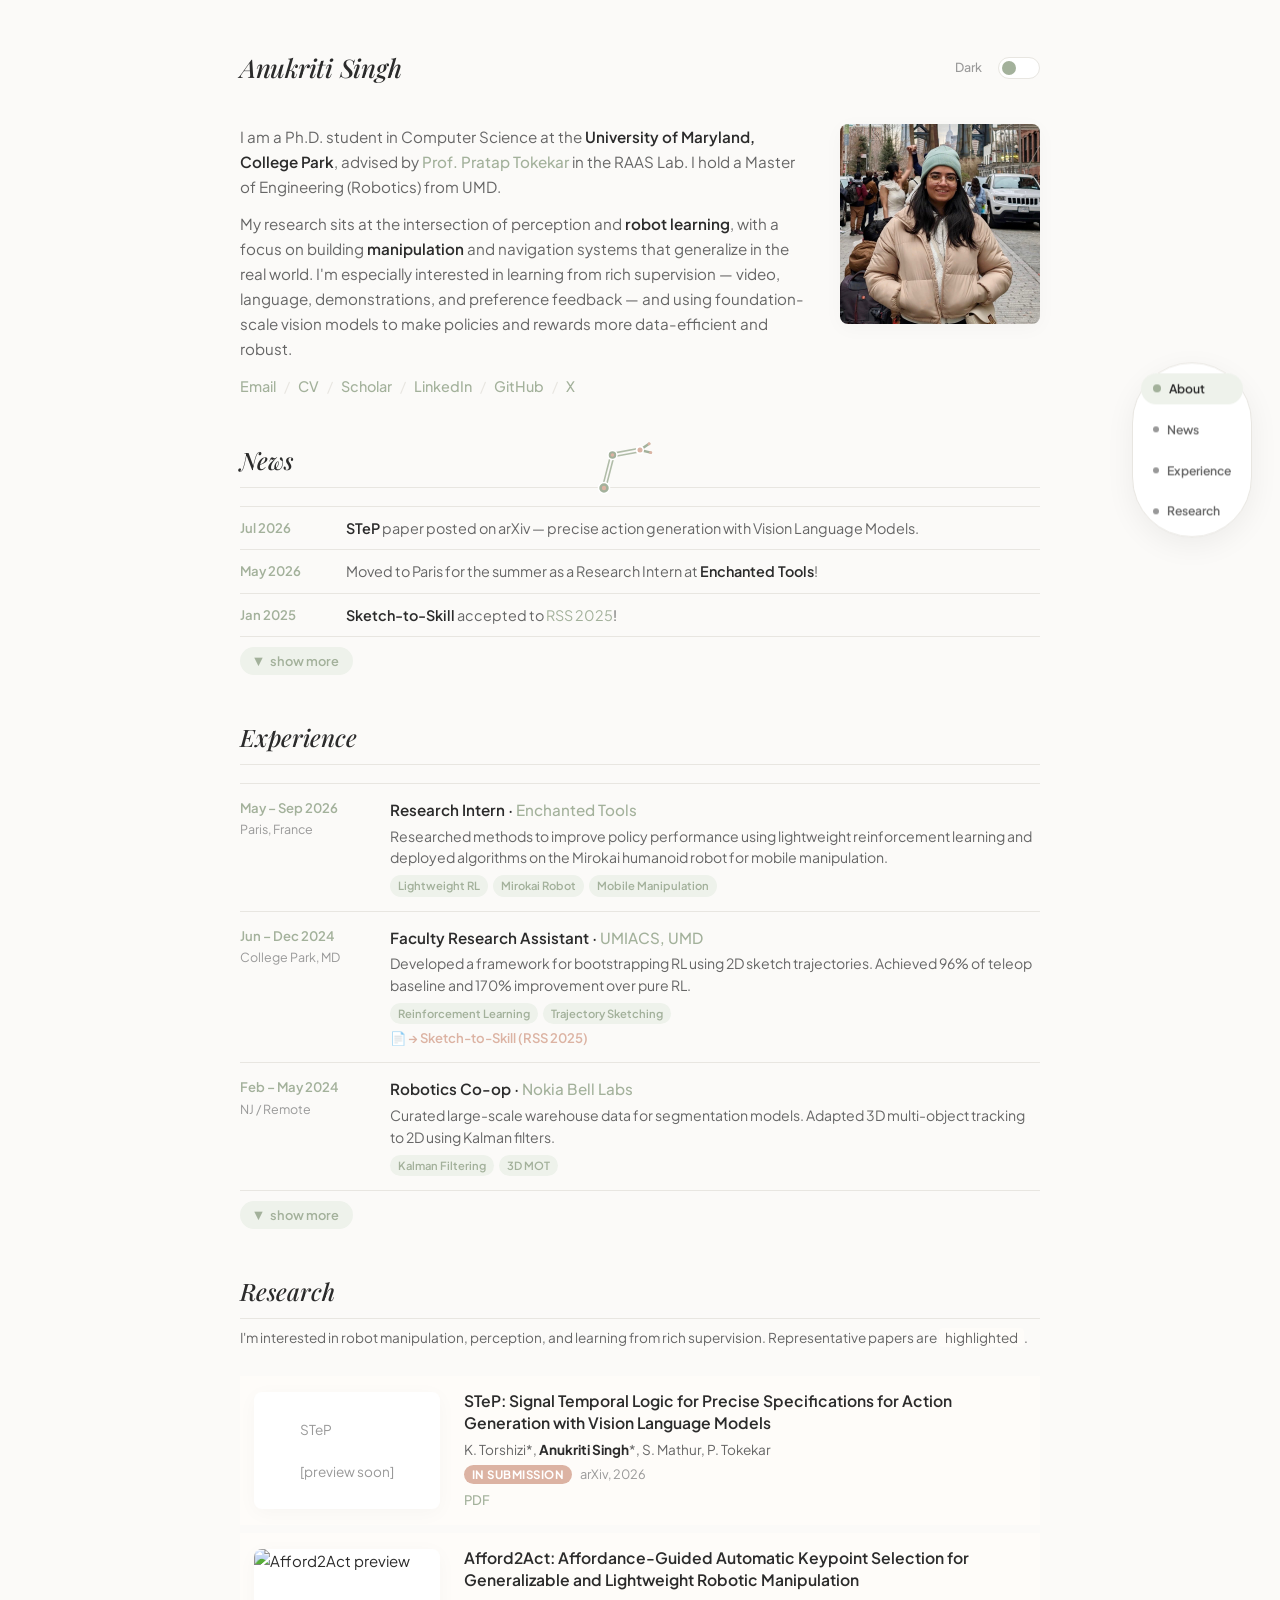
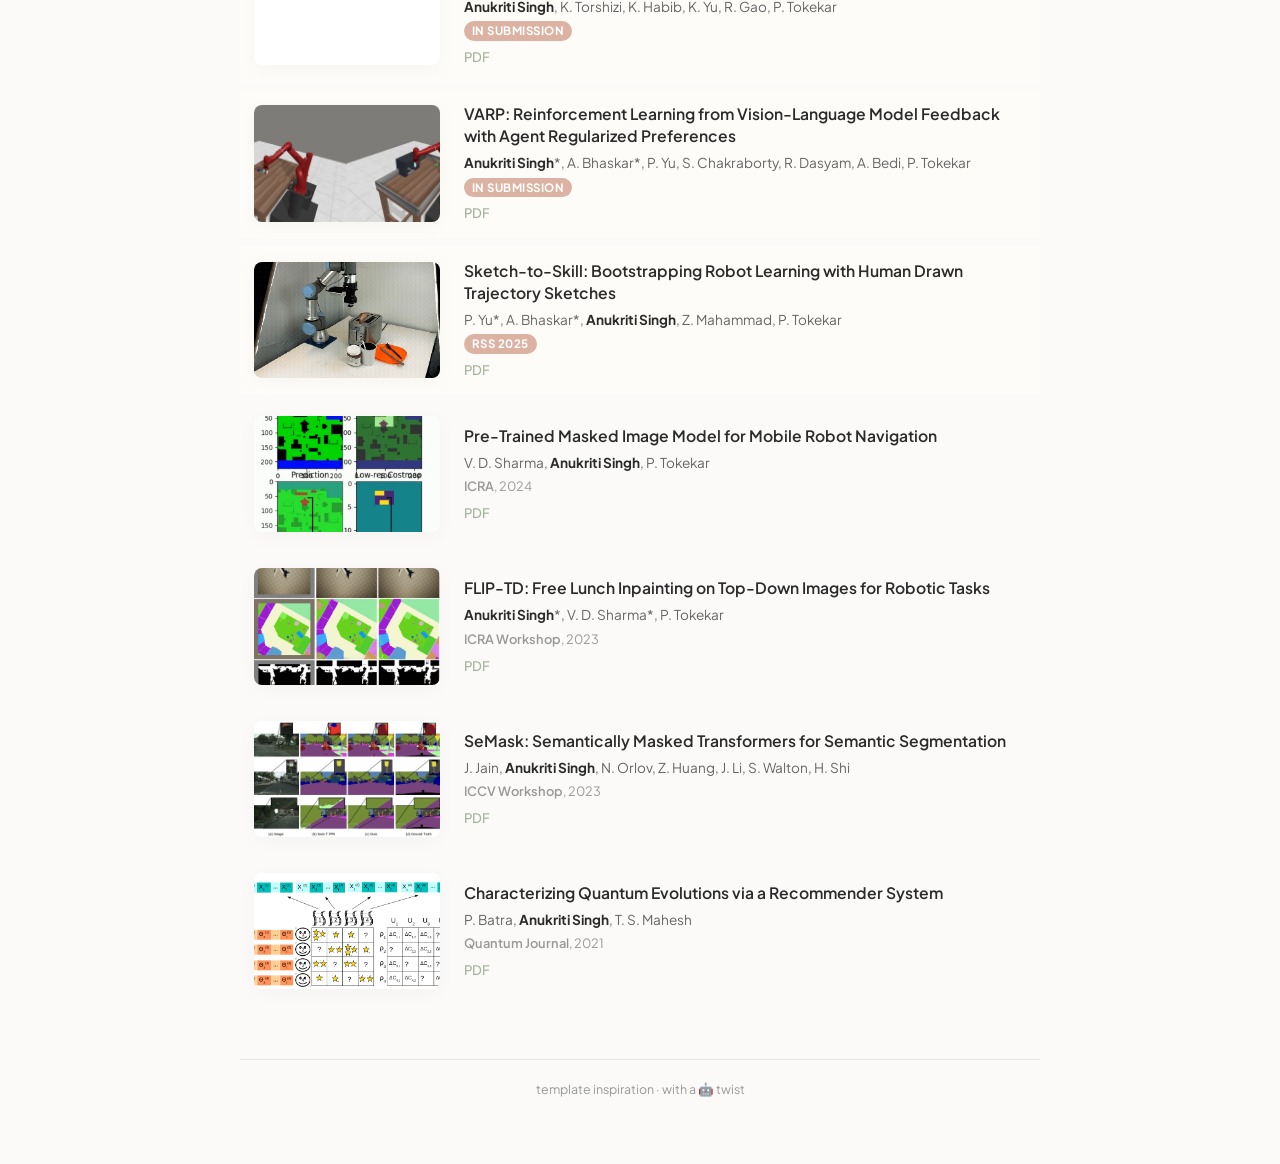
==== commit 84ca8728: "Comment out STeP paper link Comment out the link to the STeP paper in index.html" ====
--- a/index.html
+++ b/index.html
@@ -185,7 +185,7 @@
               <span class="exp-tag">Mirokai Robot</span>
               <span class="exp-tag">Mobile Manipulation</span>
             </div>
-            <a href="#step-paper" class="exp-result">📄 → STeP paper (arXiv 2026)</a>
+            <!-- <a href="#step-paper" class="exp-result">📄 → STeP paper (arXiv 2026)</a> -->
           </div>
         </li>
 
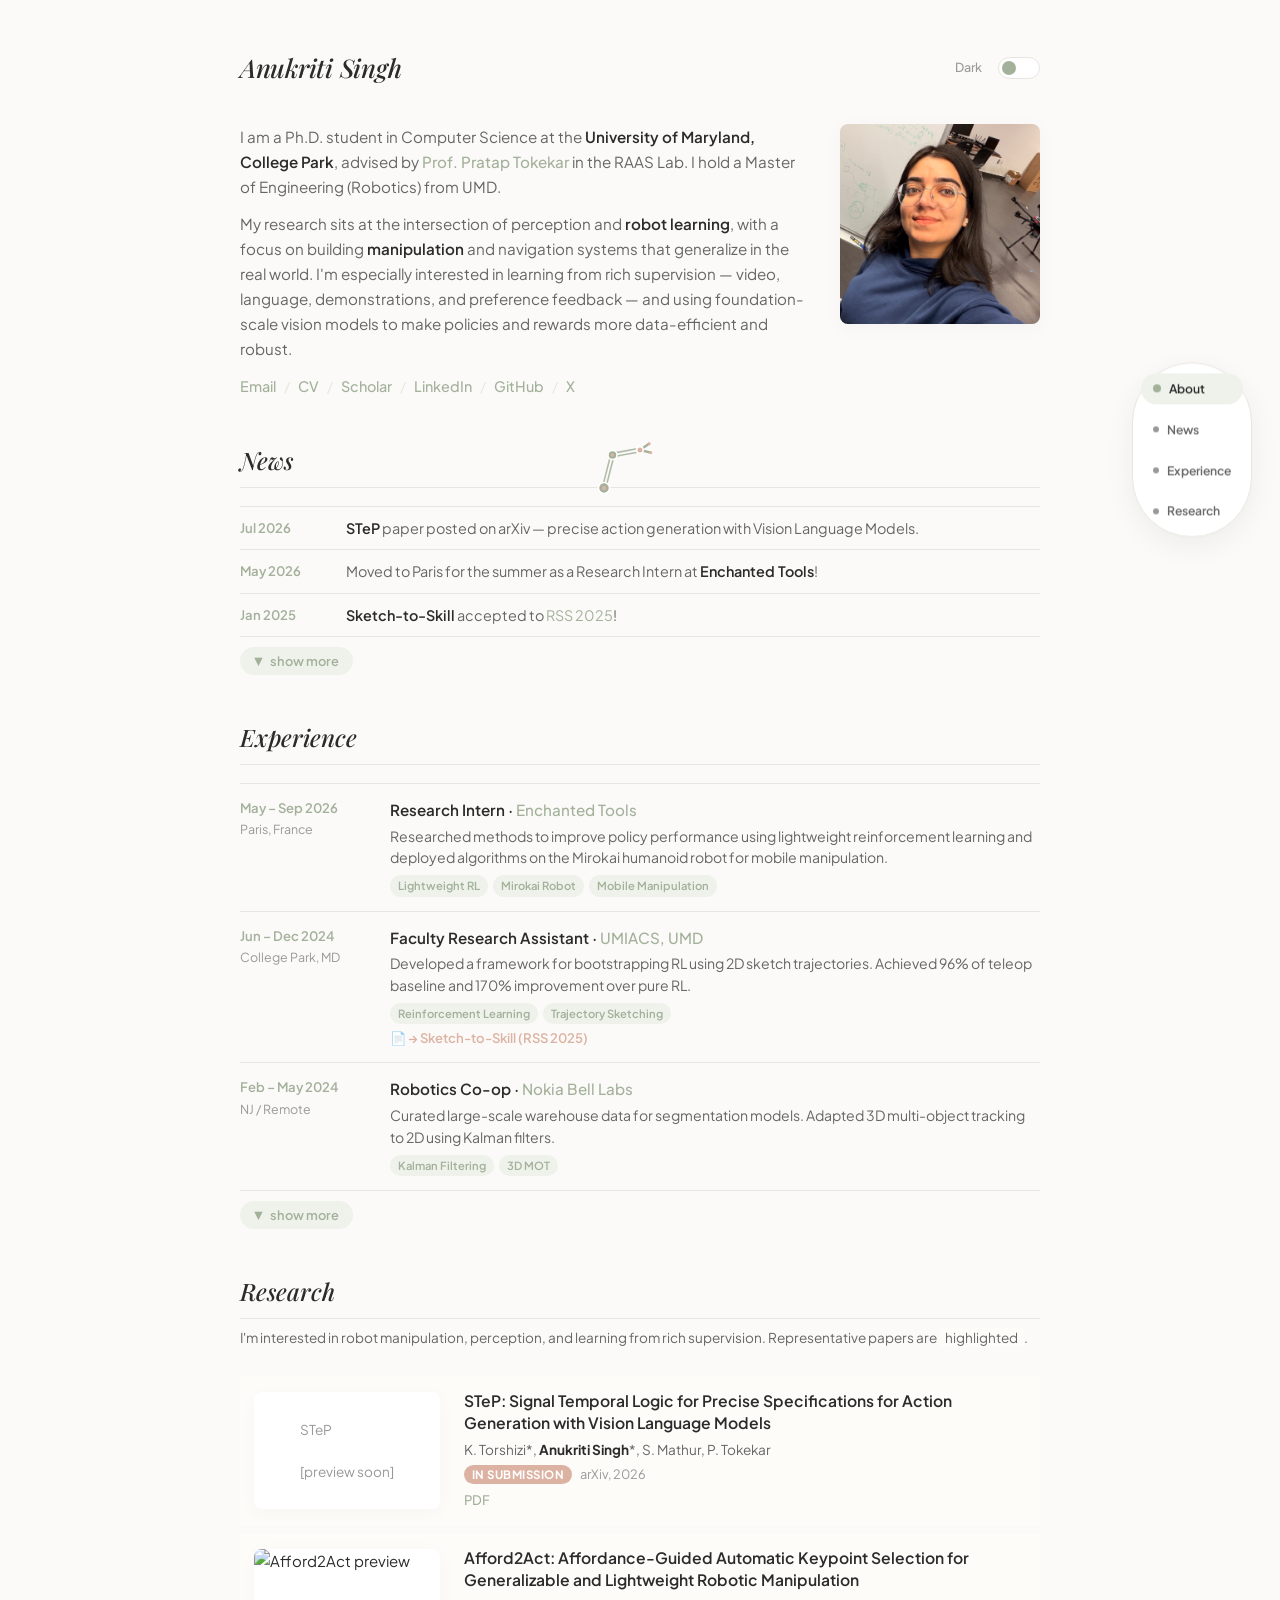
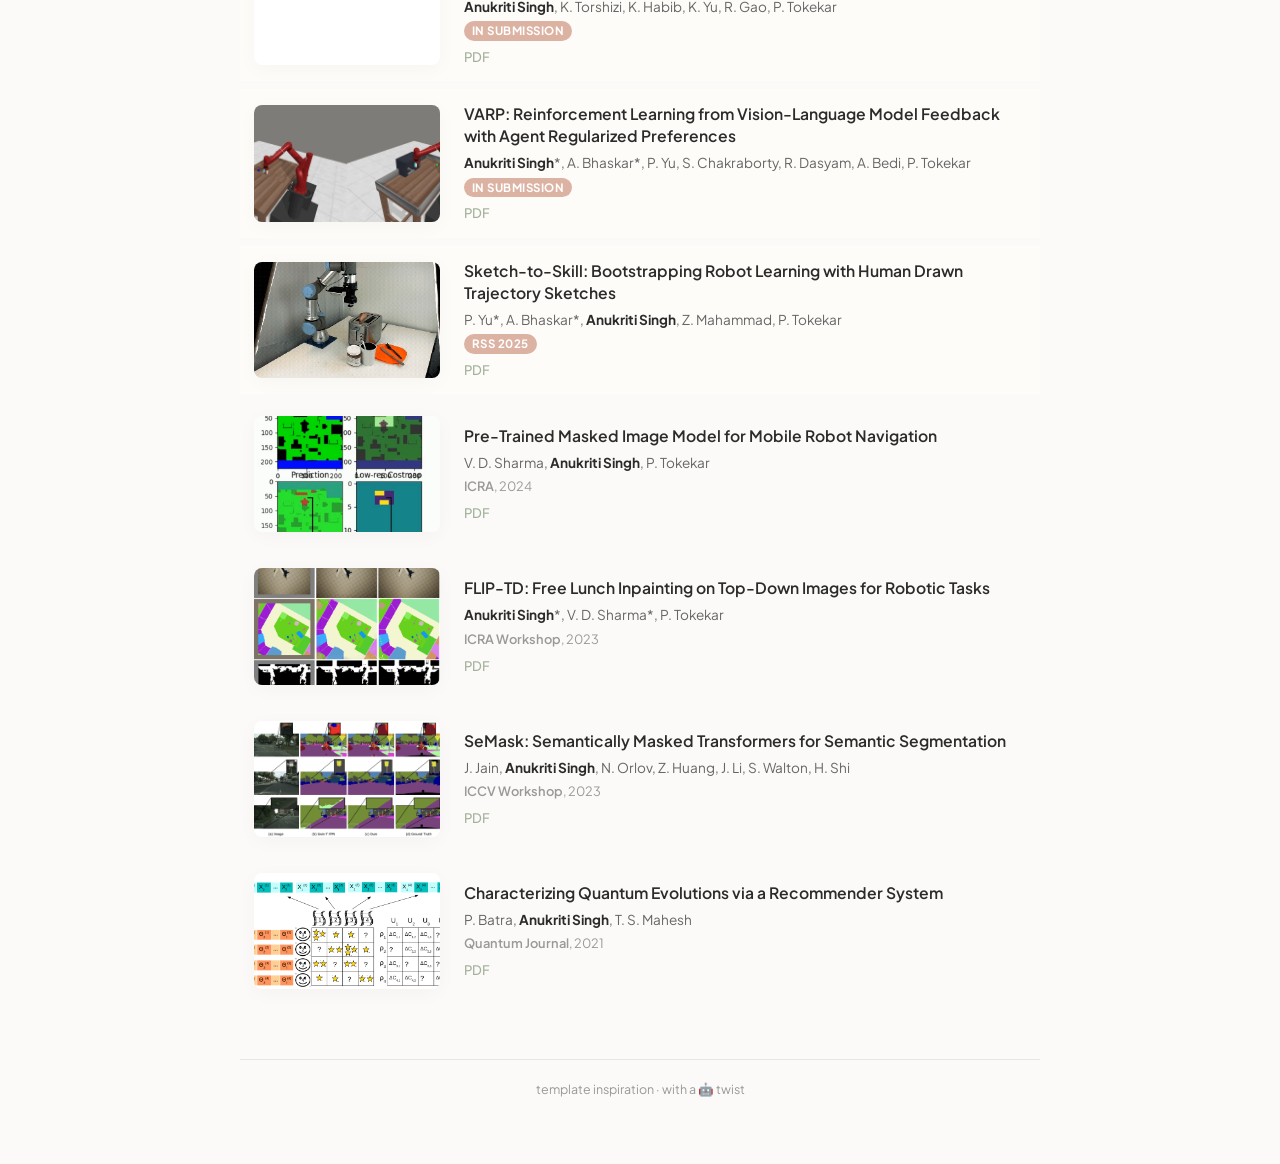
==== commit 90b2b017: "Change image format from JPG to JPEG" ====
--- a/index.html
+++ b/index.html
@@ -104,7 +104,7 @@
           <a href="https://twitter.com/singhanukriti" target="_blank" rel="noopener">X</a>
         </div>
       </div>
-      <img src="authors/admin/1730648801032.jpg" alt="Anukriti Singh" class="portrait">
+      <img src="authors/admin/1730648801032.jpeg" alt="Anukriti Singh" class="portrait">
     </section>
 
     <!-- ================================================================ -->
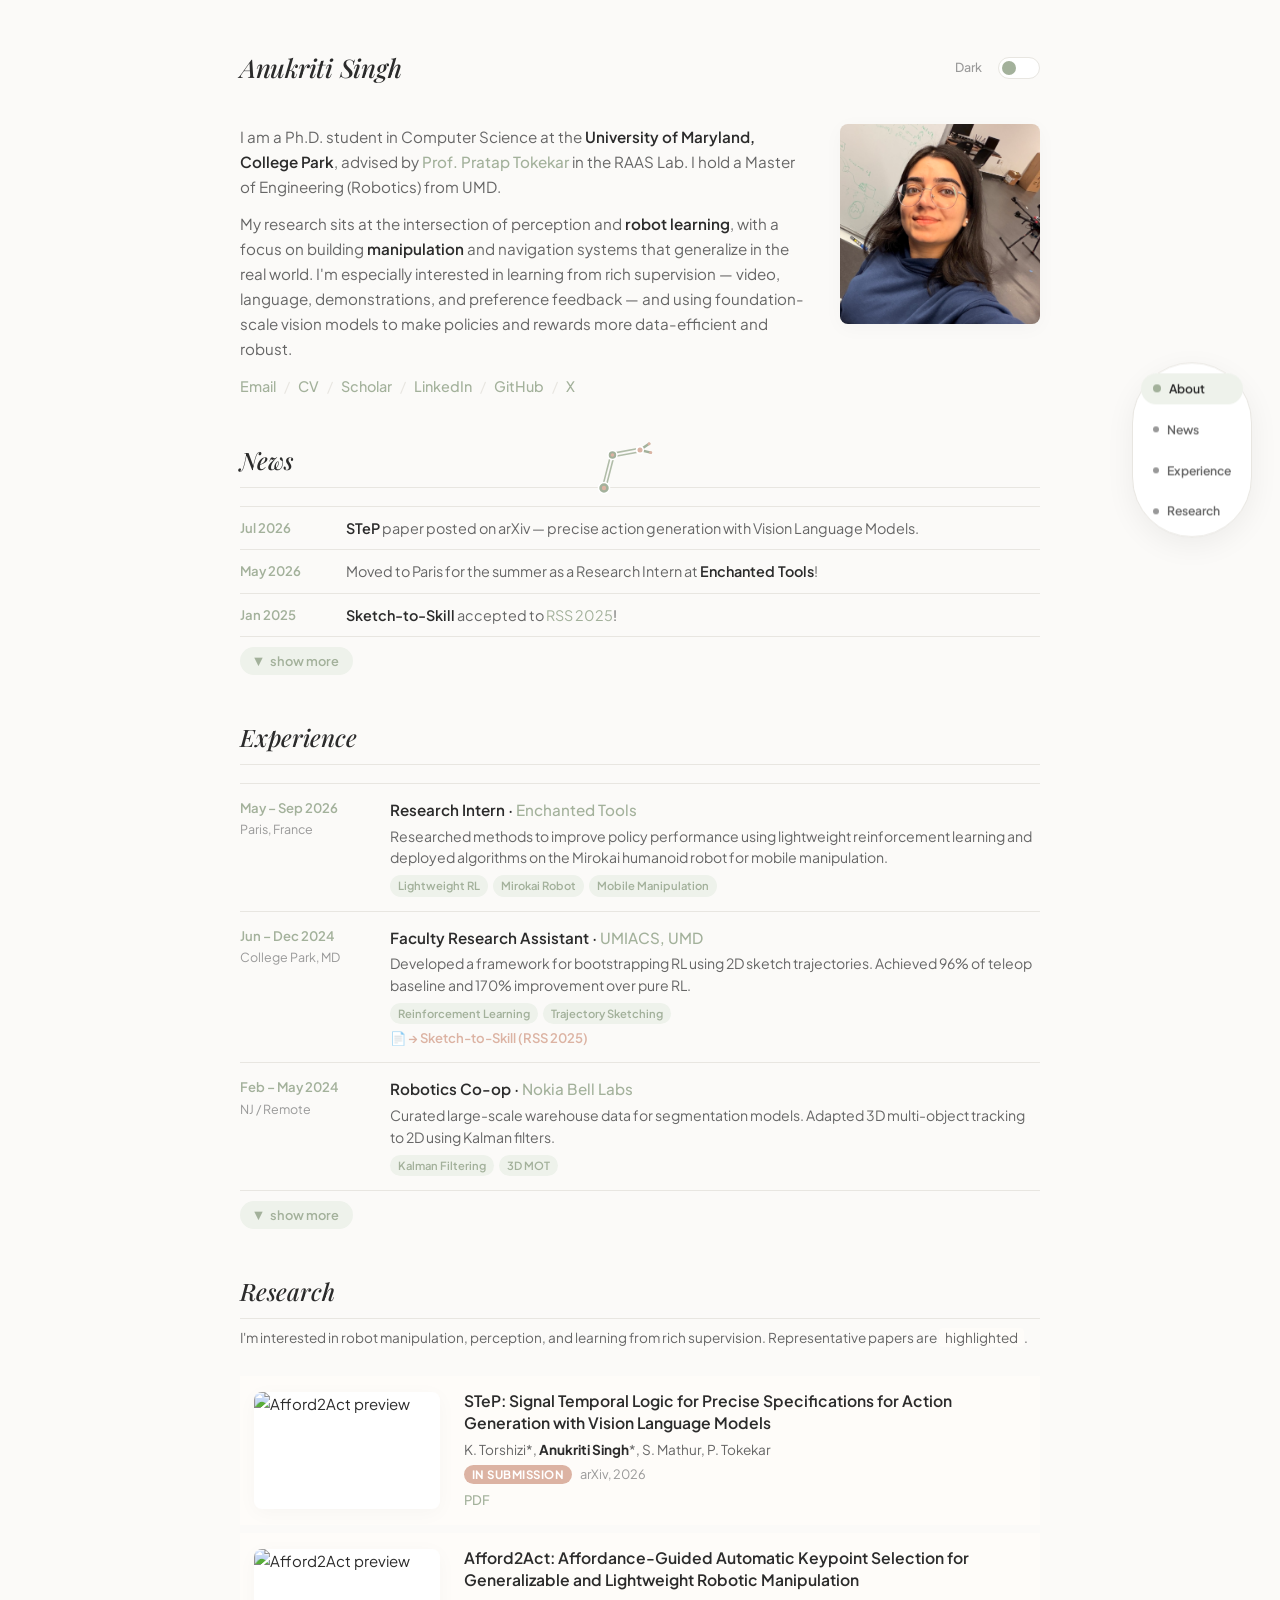
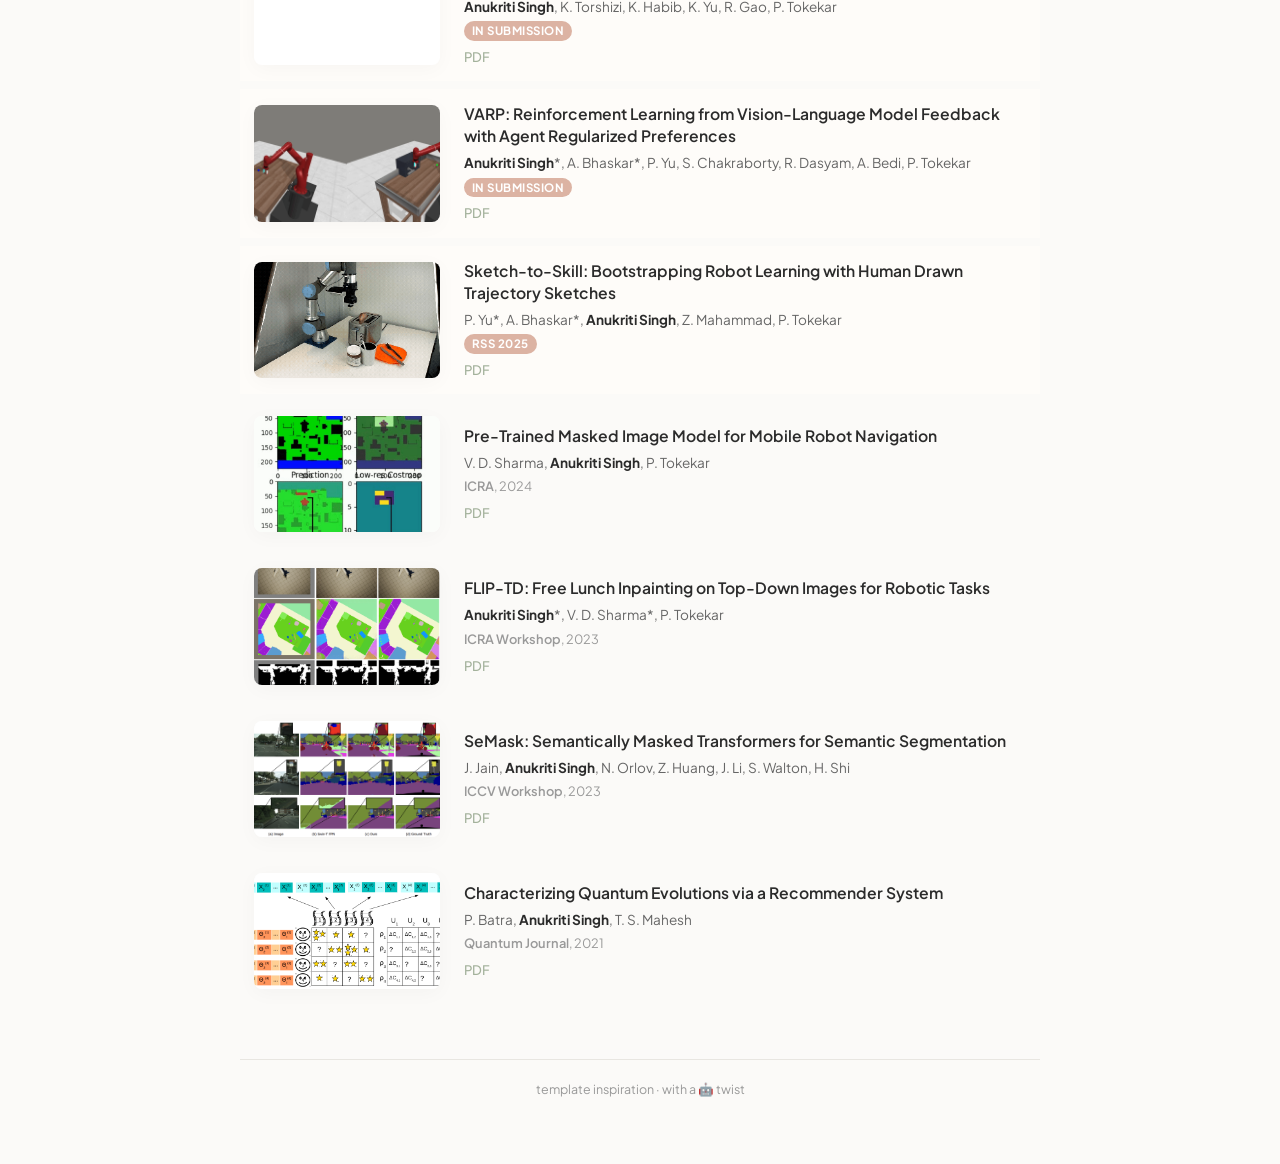
==== commit c7ead138: "Update STeP section with image and comment out text Comment out the STeP preview text and add an ima" ====
--- a/index.html
+++ b/index.html
@@ -265,7 +265,8 @@
           <tr class="pub-row highlighted animate-in" id="step-paper">
             <td class="pub-thumb-cell">
               <div class="pub-img-wrap">
-                <div style="display:flex; align-items:center; justify-content:center; height:100%; font-size:0.85rem; color:var(--subtle);">STeP<br><br>[preview soon]</div>
+                <!-- <div style="display:flex; align-items:center; justify-content:center; height:100%; font-size:0.85rem; color:var(--subtle);">STeP<br><br>[preview soon]</div> -->
+                <img src="files/step_example.gif" alt="Afford2Act preview">
               </div>
             </td>
             <td class="pub-info">
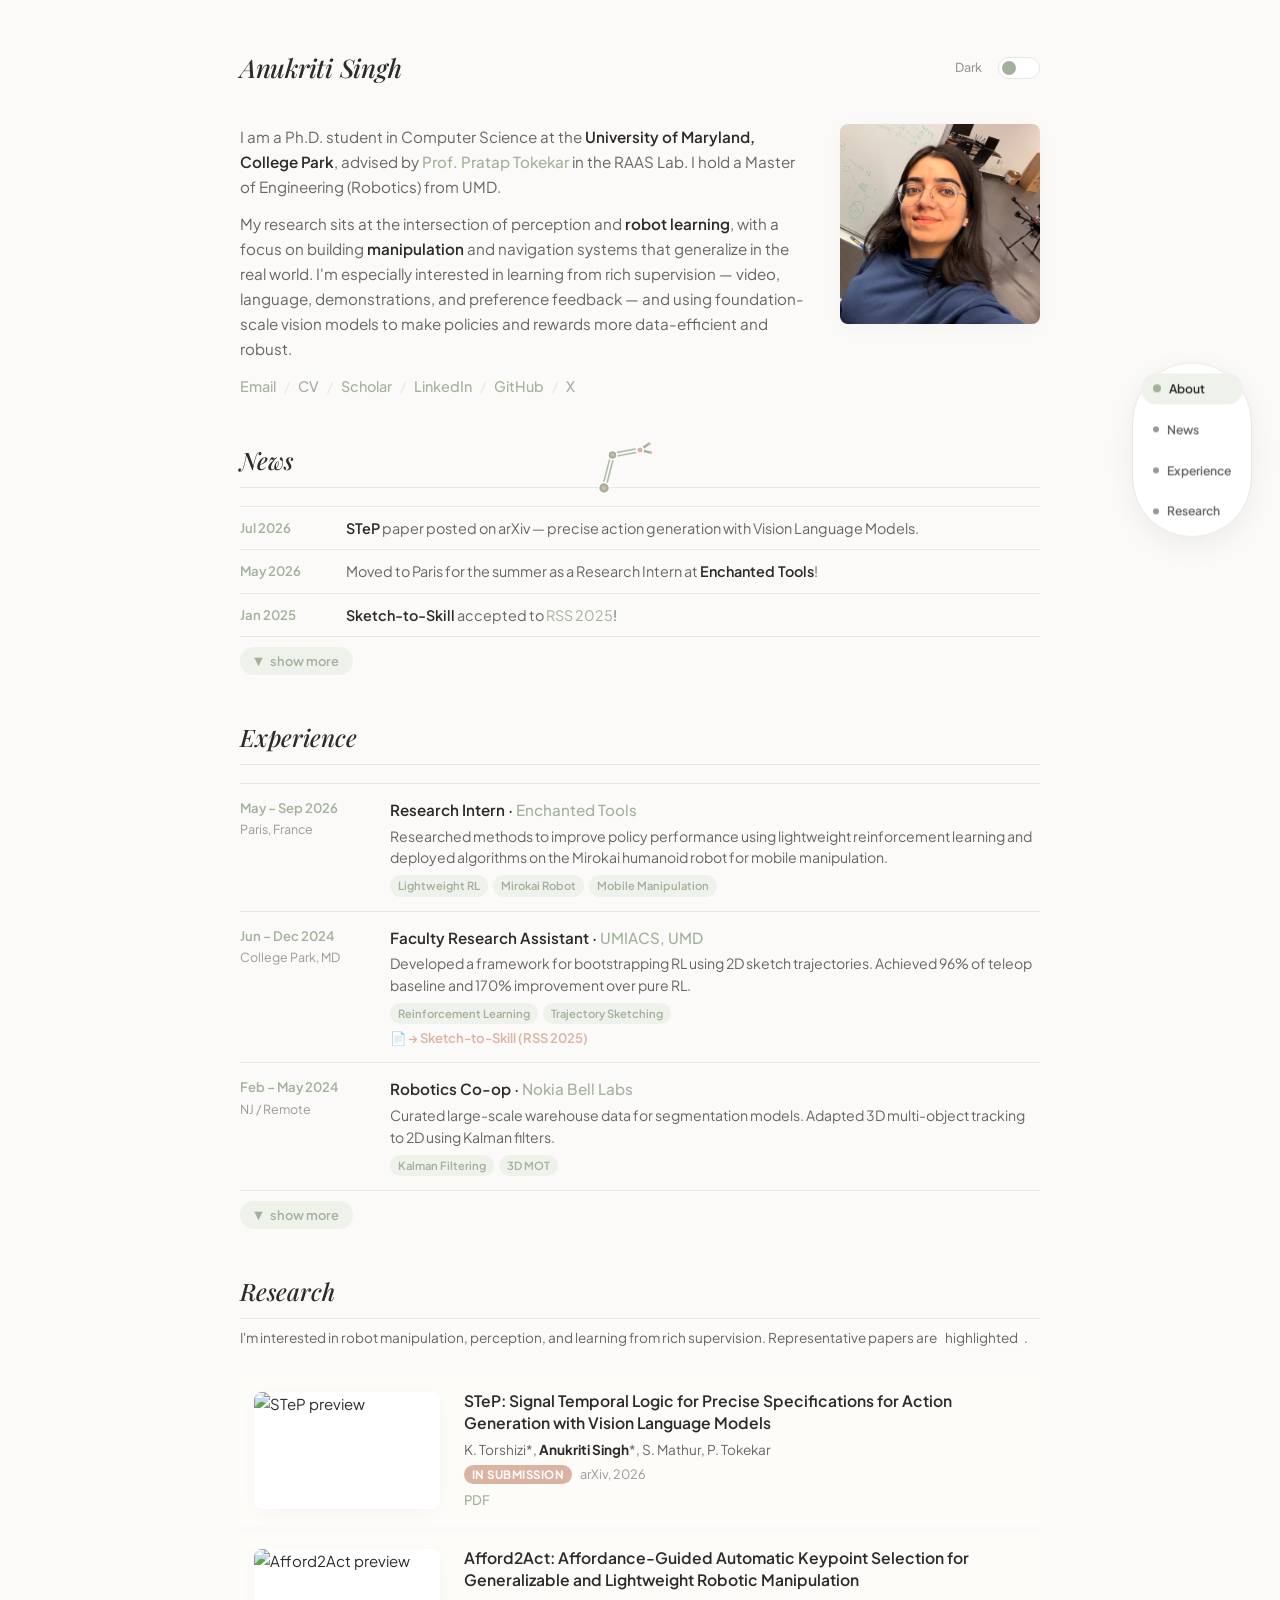
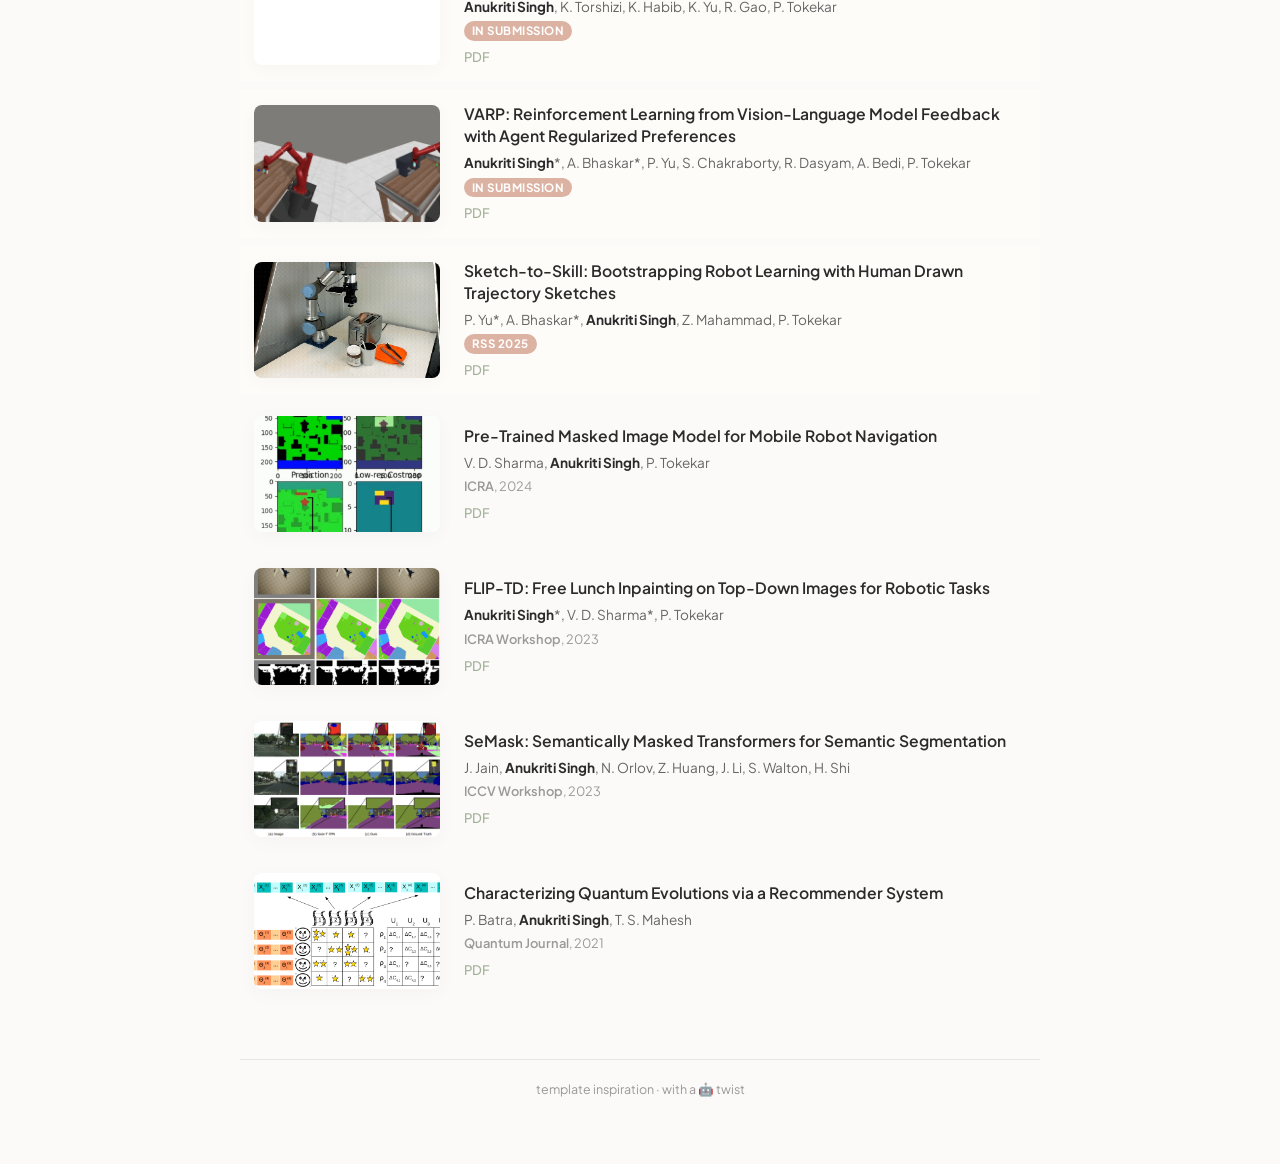
==== commit 2a77afd9: "Update image alt text for STeP preview" ====
--- a/index.html
+++ b/index.html
@@ -266,7 +266,7 @@
             <td class="pub-thumb-cell">
               <div class="pub-img-wrap">
                 <!-- <div style="display:flex; align-items:center; justify-content:center; height:100%; font-size:0.85rem; color:var(--subtle);">STeP<br><br>[preview soon]</div> -->
-                <img src="files/step_example.gif" alt="Afford2Act preview">
+                <img src="files/step_example.gif" alt="STeP preview">
               </div>
             </td>
             <td class="pub-info">
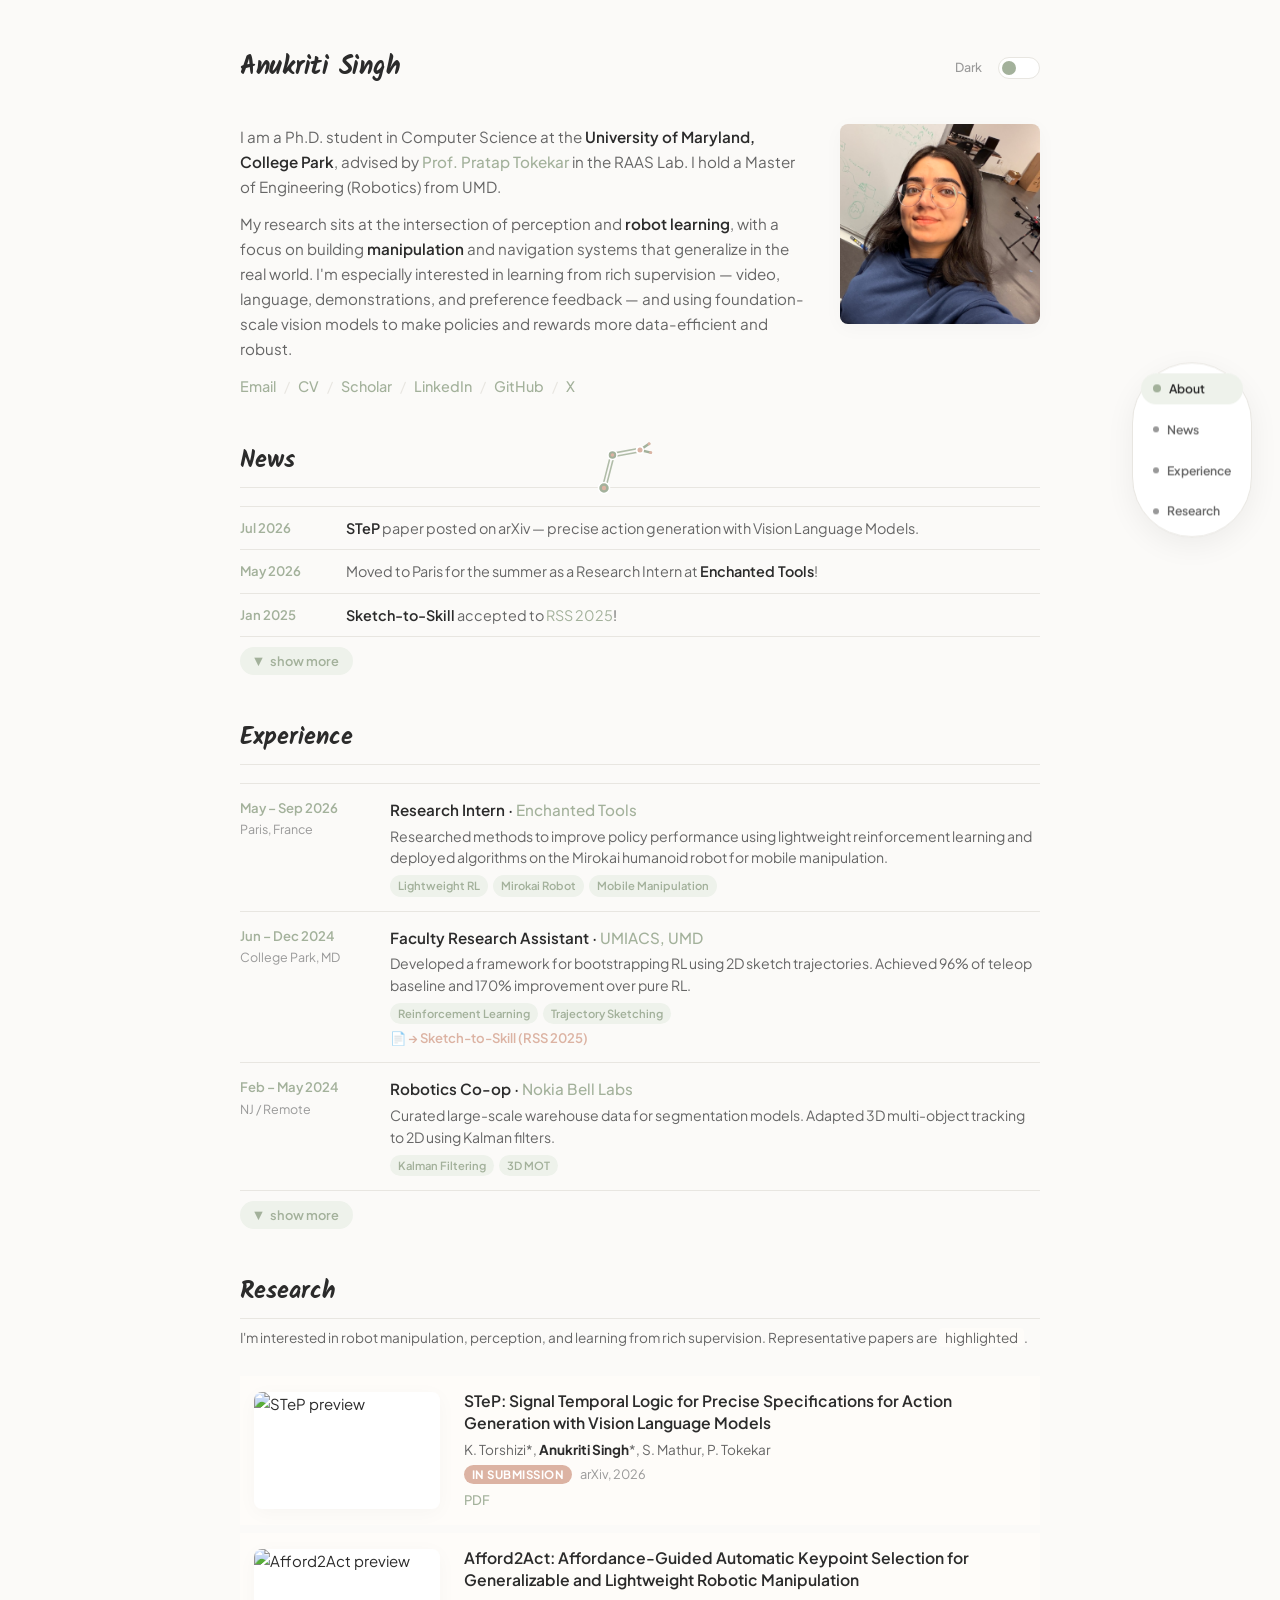
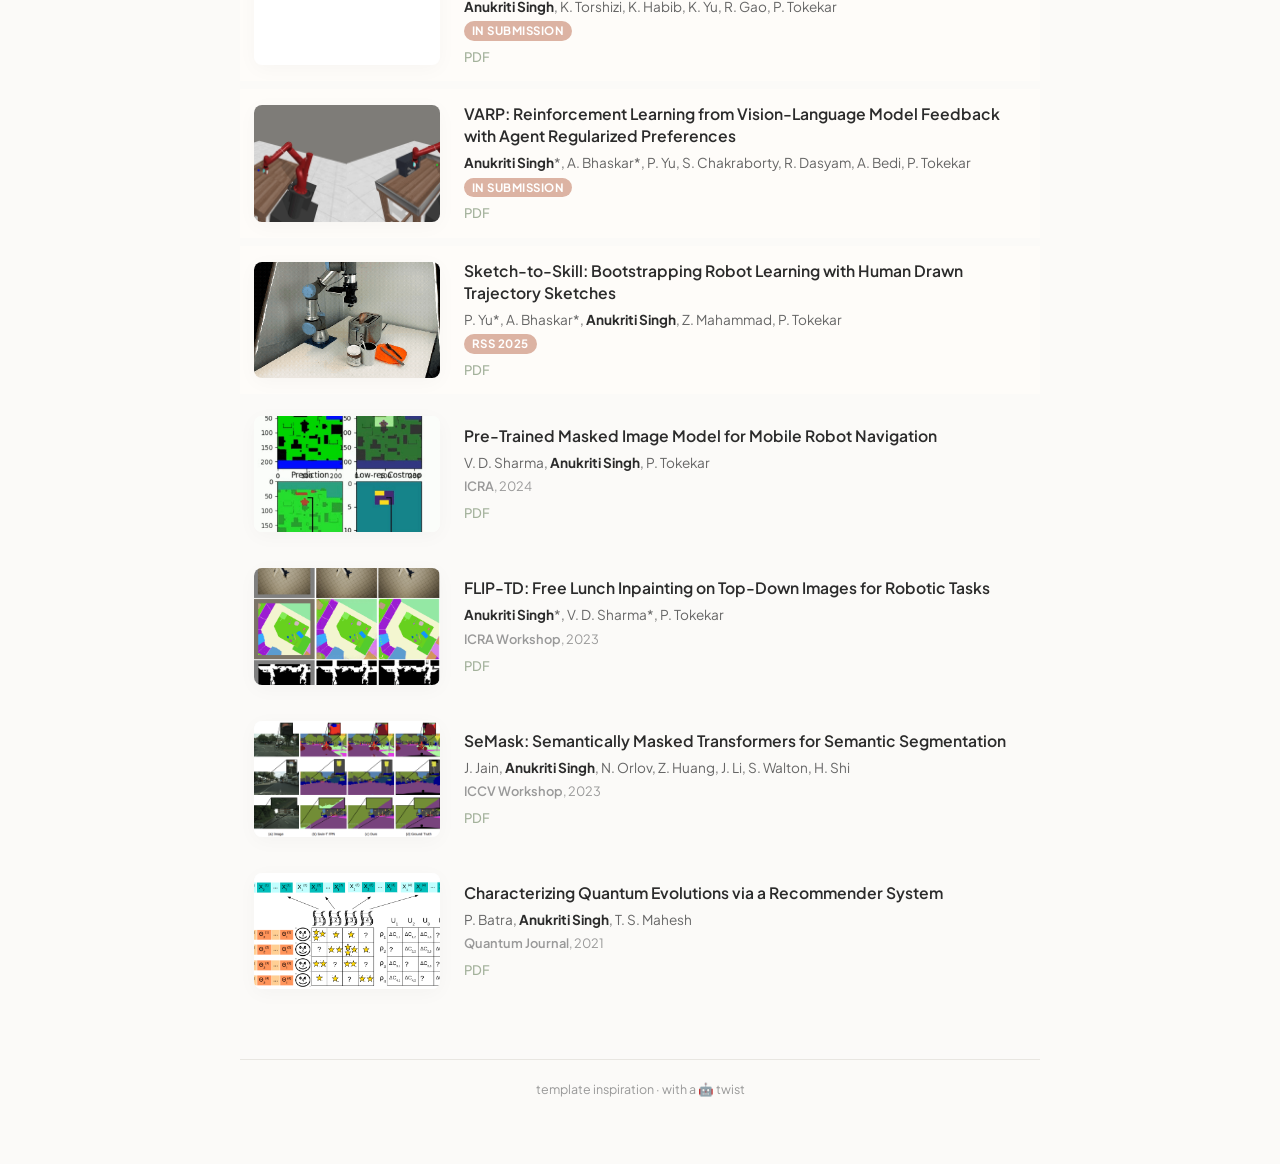
==== commit 96cbbaaf: "Update link for Enchanted Tools in index.html" ====
--- a/index.html
+++ b/index.html
@@ -178,7 +178,7 @@
             <span class="loc">Paris, France</span>
           </div>
           <div class="exp-body">
-            <div class="role">Research Intern · <a href="https://enchantedtools.com/" target="_blank" rel="noopener" class="org">Enchanted Tools</a></div>
+            <div class="role">Research Intern · <a href="https://enchanted.tools/" target="_blank" rel="noopener" class="org">Enchanted Tools</a></div>
             <div class="desc">Researched methods to improve policy performance using lightweight reinforcement learning and deployed algorithms on the Mirokai humanoid robot for mobile manipulation.</div>
             <div class="exp-tags">
               <span class="exp-tag">Lightweight RL</span>
--- a/stylesheet.css
+++ b/stylesheet.css
@@ -2,7 +2,7 @@
    Anukriti Singh — Academic Site (Barron-style, single column)
    ========================================================================== */
 
-@import url('https://fonts.googleapis.com/css2?family=Plus+Jakarta+Sans:ital,wght@0,300;0,400;0,500;0,600;0,700;1,400&family=Playfair+Display:ital,wght@0,500;0,600;1,500&display=swap');
+@import url('https://fonts.googleapis.com/css2?family=Kalam:wght@400;700&family=Plus+Jakarta+Sans:ital,wght@0,300;0,400;0,500;0,600;0,700;1,400&display=swap');
 
 :root {
   --bg: #fbfaf8;
@@ -24,7 +24,7 @@
   --shadow-nav: 0 8px 30px rgba(0,0,0,0.06);
 
   --font-body: 'Plus Jakarta Sans', system-ui, -apple-system, sans-serif;
-  --font-heading: 'Playfair Display', Georgia, serif;
+  --font-heading: 'Kalam', cursive;
 
   --radius: 8px;
   color-scheme: light;
@@ -51,10 +51,18 @@
   color-scheme: dark;
 }
 
+
 /* ---- Reset ---- */
-*, *::before, *::after { box-sizing: border-box; margin: 0; padding: 0; }
-
-html { scroll-behavior: smooth; }
+
+*, *::before, *::after {
+  box-sizing: border-box;
+  margin: 0;
+  padding: 0;
+}
+
+html {
+  scroll-behavior: smooth;
+}
 
 body {
   font-family: var(--font-body);
@@ -67,25 +75,32 @@
   position: relative;
 }
 
+
 /* ---- Links ---- */
+
 a {
   color: var(--accent);
   text-decoration: none;
   transition: color 0.2s ease;
 }
+
 a:hover {
   text-decoration: underline;
   text-underline-offset: 3px;
 }
 
+
 /* ---- Shell (centered column) ---- */
+
 .shell {
   width: min(800px, calc(100vw - 40px));
   margin: 0 auto;
   padding: 48px 0 64px;
 }
 
+
 /* ---- Floating Side Navigation ---- */
+
 .side-nav {
   position: fixed;
   right: 28px;
@@ -130,6 +145,7 @@
   color: var(--ink);
   background: var(--accent-bg);
 }
+
 .side-nav-link:hover .side-nav-dot {
   background: var(--accent);
   transform: scale(1.3);
@@ -139,6 +155,7 @@
   color: var(--ink);
   background: var(--accent-bg);
 }
+
 .side-nav-link.active .side-nav-dot {
   background: var(--accent);
   width: 8px;
@@ -146,7 +163,9 @@
   box-shadow: 0 0 0 3px var(--accent-bg);
 }
 
+
 /* ---- Top bar ---- */
+
 .topbar {
   display: flex;
   align-items: center;
@@ -157,13 +176,17 @@
 .brand {
   font-family: var(--font-heading);
   font-size: 1.6rem;
-  font-weight: 500;
-  font-style: italic;
+  font-weight: 700;
+  font-style: normal;
   color: var(--ink);
   text-decoration: none;
   letter-spacing: -0.01em;
 }
-.brand:hover { text-decoration: none; color: var(--ink); }
+
+.brand:hover {
+  text-decoration: none;
+  color: var(--ink);
+}
 
 .topbar-right {
   display: flex;
@@ -171,7 +194,9 @@
   gap: 16px;
 }
 
+
 /* ---- Theme toggle (pill) ---- */
+
 .toggle {
   position: relative;
   display: inline-flex;
@@ -185,8 +210,17 @@
   transition: border-color 0.2s;
   flex-shrink: 0;
 }
-.toggle:hover { border-color: var(--accent); }
-.toggle input { position: absolute; opacity: 0; pointer-events: none; }
+
+.toggle:hover {
+  border-color: var(--accent);
+}
+
+.toggle input {
+  position: absolute;
+  opacity: 0;
+  pointer-events: none;
+}
+
 .knob {
   width: 14px;
   height: 14px;
@@ -196,9 +230,11 @@
   transform: translateX(0);
   transition: transform 0.2s ease;
 }
+
 .toggle input:checked + .knob {
   transform: translateX(19px);
 }
+
 .toggle-label {
   font-size: 0.78rem;
   color: var(--subtle);
@@ -206,7 +242,9 @@
   user-select: none;
 }
 
+
 /* ---- Intro (photo + bio) ---- */
+
 .intro {
   display: grid;
   grid-template-columns: minmax(0, 1fr) 200px;
@@ -222,10 +260,12 @@
   font-size: 0.95rem;
   line-height: 1.65;
 }
+
 .intro-text strong {
   color: var(--ink);
   font-weight: 600;
 }
+
 .intro-text a {
   color: var(--accent);
   font-weight: 500;
@@ -236,10 +276,12 @@
   font-size: 0.9rem;
   color: var(--muted);
 }
+
 .intro-links a {
   color: var(--accent);
   font-weight: 500;
 }
+
 .intro-links .sep {
   margin: 0 6px;
   color: var(--faint);
@@ -253,14 +295,19 @@
   box-shadow: var(--shadow);
   transition: transform 0.4s ease;
 }
-.portrait:hover { transform: scale(1.02); }
+
+.portrait:hover {
+  transform: scale(1.02);
+}
+
 
 /* ---- Section headings ---- */
+
 h2 {
   font-family: var(--font-heading);
   font-size: 1.5rem;
-  font-weight: 500;
-  font-style: italic;
+  font-weight: 700;
+  font-style: normal;
   margin: 44px 0 18px;
   padding-bottom: 8px;
   border-bottom: 1px solid var(--faint);
@@ -274,10 +321,13 @@
   font-size: 0.85rem;
 }
 
+
 /* ---- News items ---- */
+
 .news-list {
   list-style: none;
 }
+
 .news-list li {
   display: grid;
   grid-template-columns: 90px 1fr;
@@ -288,21 +338,30 @@
   color: var(--muted);
   line-height: 1.55;
 }
+
 .news-list li:last-child {
   border-bottom: 1px solid var(--faint);
 }
+
 .news-date {
   font-weight: 600;
   color: var(--accent);
   font-size: 0.82rem;
   padding-top: 1px;
 }
-.news-list strong { color: var(--ink); font-weight: 600; }
+
+.news-list strong {
+  color: var(--ink);
+  font-weight: 600;
+}
+
 
 /* ---- Experience items ---- */
+
 .exp-list {
   list-style: none;
 }
+
 .exp-list li {
   display: grid;
   grid-template-columns: 130px 1fr;
@@ -313,43 +372,52 @@
   color: var(--muted);
   line-height: 1.55;
 }
+
 .exp-list li:last-child {
   border-bottom: 1px solid var(--faint);
 }
+
 .exp-meta {
   display: flex;
   flex-direction: column;
   gap: 2px;
 }
+
 .exp-meta .dates {
   font-weight: 600;
   color: var(--accent);
   font-size: 0.82rem;
 }
+
 .exp-meta .loc {
   font-size: 0.78rem;
   color: var(--subtle);
 }
+
 .exp-body .role {
   font-weight: 600;
   color: var(--ink);
   font-size: 0.95rem;
 }
+
 .exp-body .org {
   color: var(--accent);
   font-weight: 500;
 }
+
 .exp-body .desc {
   margin-top: 4px;
   font-size: 0.88rem;
   color: var(--muted);
 }
+
 .exp-tags {
   display: flex;
   flex-wrap: wrap;
   gap: 5px;
   margin-top: 6px;
 }
+
 .exp-tag {
   font-size: 0.7rem;
   background: var(--accent-bg);
@@ -358,6 +426,7 @@
   border-radius: 999px;
   font-weight: 600;
 }
+
 .exp-result {
   margin-top: 4px;
   font-size: 0.82rem;
@@ -365,17 +434,24 @@
   color: var(--highlight);
   display: inline-block;
 }
-.exp-result:hover { color: var(--ink); }
+
+.exp-result:hover {
+  color: var(--ink);
+}
+
 
 /* ---- Collapsible toggle ---- */
+
 .collapsible-items {
   max-height: 0;
   overflow: hidden;
   transition: max-height 0.4s ease;
 }
+
 .collapsible-items.expanded {
   max-height: 2000px;
 }
+
 .toggle-btn {
   display: inline-flex;
   align-items: center;
@@ -392,20 +468,25 @@
   cursor: pointer;
   transition: all 0.2s ease;
 }
+
 .toggle-btn:hover {
   background: var(--accent);
   color: #fff;
 }
+
 .toggle-btn .arrow {
   display: inline-block;
   transition: transform 0.3s ease;
   font-size: 0.7rem;
 }
+
 .toggle-btn.active .arrow {
   transform: rotate(180deg);
 }
 
+
 /* ---- Research / Paper rows (Barron-style) ---- */
+
 .pub-table {
   width: 100%;
   border-spacing: 0 8px;
@@ -427,6 +508,7 @@
 .pub-row.highlighted td {
   background: var(--highlight-row);
 }
+
 .pub-row.highlighted:hover td {
   background: var(--highlight-bg);
 }
@@ -436,7 +518,9 @@
   padding-right: 20px !important;
 }
 
+
 /* Hover-to-reveal image container (Barron's technique) */
+
 .pub-img-wrap {
   position: relative;
   width: 100%;
@@ -446,6 +530,7 @@
   background: var(--paper);
   box-shadow: var(--shadow);
 }
+
 .pub-img-wrap img,
 .pub-img-wrap video {
   display: block;
@@ -454,17 +539,21 @@
   object-fit: cover;
   transition: transform 0.3s ease;
 }
+
 .pub-img-wrap .hover-media {
   position: absolute;
-  top: 0; left: 0;
+  top: 0;
+  left: 0;
   width: 100%;
   height: 100%;
   opacity: 0;
   transition: opacity 0.35s ease;
 }
+
 .pub-row:hover .pub-img-wrap .hover-media {
   opacity: 1;
 }
+
 .pub-row:hover .pub-img-wrap img {
   transform: scale(1.03);
 }
@@ -481,10 +570,12 @@
   line-height: 1.4;
   margin-bottom: 6px;
 }
+
 .pub-title a {
   color: var(--ink);
   text-decoration: none;
 }
+
 .pub-title a:hover {
   color: var(--highlight);
 }
@@ -495,6 +586,7 @@
   line-height: 1.5;
   margin-bottom: 4px;
 }
+
 .pub-authors .me {
   font-weight: 700;
   color: var(--ink);
@@ -505,6 +597,7 @@
   color: var(--subtle);
   margin-bottom: 6px;
 }
+
 .pub-venue em {
   font-style: normal;
   font-weight: 600;
@@ -526,11 +619,13 @@
 .pub-links {
   font-size: 0.82rem;
 }
+
 .pub-links a {
   color: var(--accent);
   font-weight: 500;
   margin-right: 4px;
 }
+
 .pub-links .link-sep {
   color: var(--faint);
   margin: 0 2px;
@@ -543,7 +638,9 @@
   line-height: 1.5;
 }
 
+
 /* ---- Footer ---- */
+
 .footer {
   margin-top: 48px;
   padding-top: 20px;
@@ -552,22 +649,32 @@
   font-size: 0.78rem;
   color: var(--subtle);
 }
-.footer a { color: var(--subtle); }
+
+.footer a {
+  color: var(--subtle);
+}
+
 
 /* ---- Fade-in animation ---- */
+
 .animate-in {
   opacity: 0;
   transform: translateY(12px);
-  transition: opacity 0.7s ease, transform 0.7s cubic-bezier(0.165, 0.84, 0.44, 1);
-}
+  transition:
+    opacity 0.7s ease,
+    transform 0.7s cubic-bezier(0.165, 0.84, 0.44, 1);
+}
+
 .animate-in.visible {
   opacity: 1;
   transform: translateY(0);
 }
 
+
 /* ==========================================================================
    Articulated Robot Manipulator Cursor (Non-rolling, Mechanical Arm)
    ========================================================================== */
+
 .manipulator-svg {
   pointer-events: none;
   position: fixed;
@@ -579,7 +686,9 @@
   overflow: visible;
 }
 
+
 /* Outer chassis line / beam */
+
 .manipulator-svg .arm-chassis {
   stroke: var(--accent);
   stroke-width: 5;
@@ -588,7 +697,9 @@
   opacity: 0.85;
 }
 
+
 /* Inner mechanical groove line */
+
 .manipulator-svg .arm-core {
   stroke: var(--bg);
   stroke-width: 1.8;
@@ -596,7 +707,9 @@
   transition: stroke 0.3s ease;
 }
 
+
 /* Actuator joint cylinders */
+
 .manipulator-svg .joint-outer {
   fill: var(--accent);
   stroke: var(--paper);
@@ -622,7 +735,9 @@
   transition: fill 0.3s ease;
 }
 
+
 /* Precise Target Dot */
+
 .cursor-dot {
   pointer-events: none;
   position: fixed;
@@ -641,7 +756,9 @@
   background: var(--accent);
 }
 
+
 /* ---- Responsive ---- */
+
 @media (max-width: 1080px) {
   .side-nav {
     display: none;
@@ -649,36 +766,63 @@
 }
 
 @media (max-width: 700px) {
-  .shell { padding: 28px 0 40px; }
+
+  .shell {
+    padding: 28px 0 40px;
+  }
 
   .intro {
     grid-template-columns: 1fr;
     gap: 20px;
   }
+
   .portrait {
     width: 120px;
     order: -1;
   }
 
-  .pub-table, .pub-table tbody, .pub-table tr, .pub-table td {
+  .pub-table,
+  .pub-table tbody,
+  .pub-table tr,
+  .pub-table td {
     display: block;
     width: 100%;
   }
+
   .pub-thumb-cell {
     width: 100%;
     padding-right: 14px !important;
     margin-bottom: 10px;
   }
-  .pub-img-wrap { max-width: 280px; }
-
-  .news-list li { grid-template-columns: 1fr; gap: 4px; }
-  .exp-list li { grid-template-columns: 1fr; gap: 6px; }
-
-  h2 { font-size: 1.3rem; }
-}
+
+  .pub-img-wrap {
+    max-width: 280px;
+  }
+
+  .news-list li {
+    grid-template-columns: 1fr;
+    gap: 4px;
+  }
+
+  .exp-list li {
+    grid-template-columns: 1fr;
+    gap: 6px;
+  }
+
+  h2 {
+    font-size: 1.3rem;
+  }
+}
+
 
 /* Disable custom cursor on touch devices */
+
 @media (hover: none) {
-  .manipulator-svg { display: none; }
-  .cursor-dot { display: none; }
-}
+  .manipulator-svg {
+    display: none;
+  }
+
+  .cursor-dot {
+    display: none;
+  }
+}
